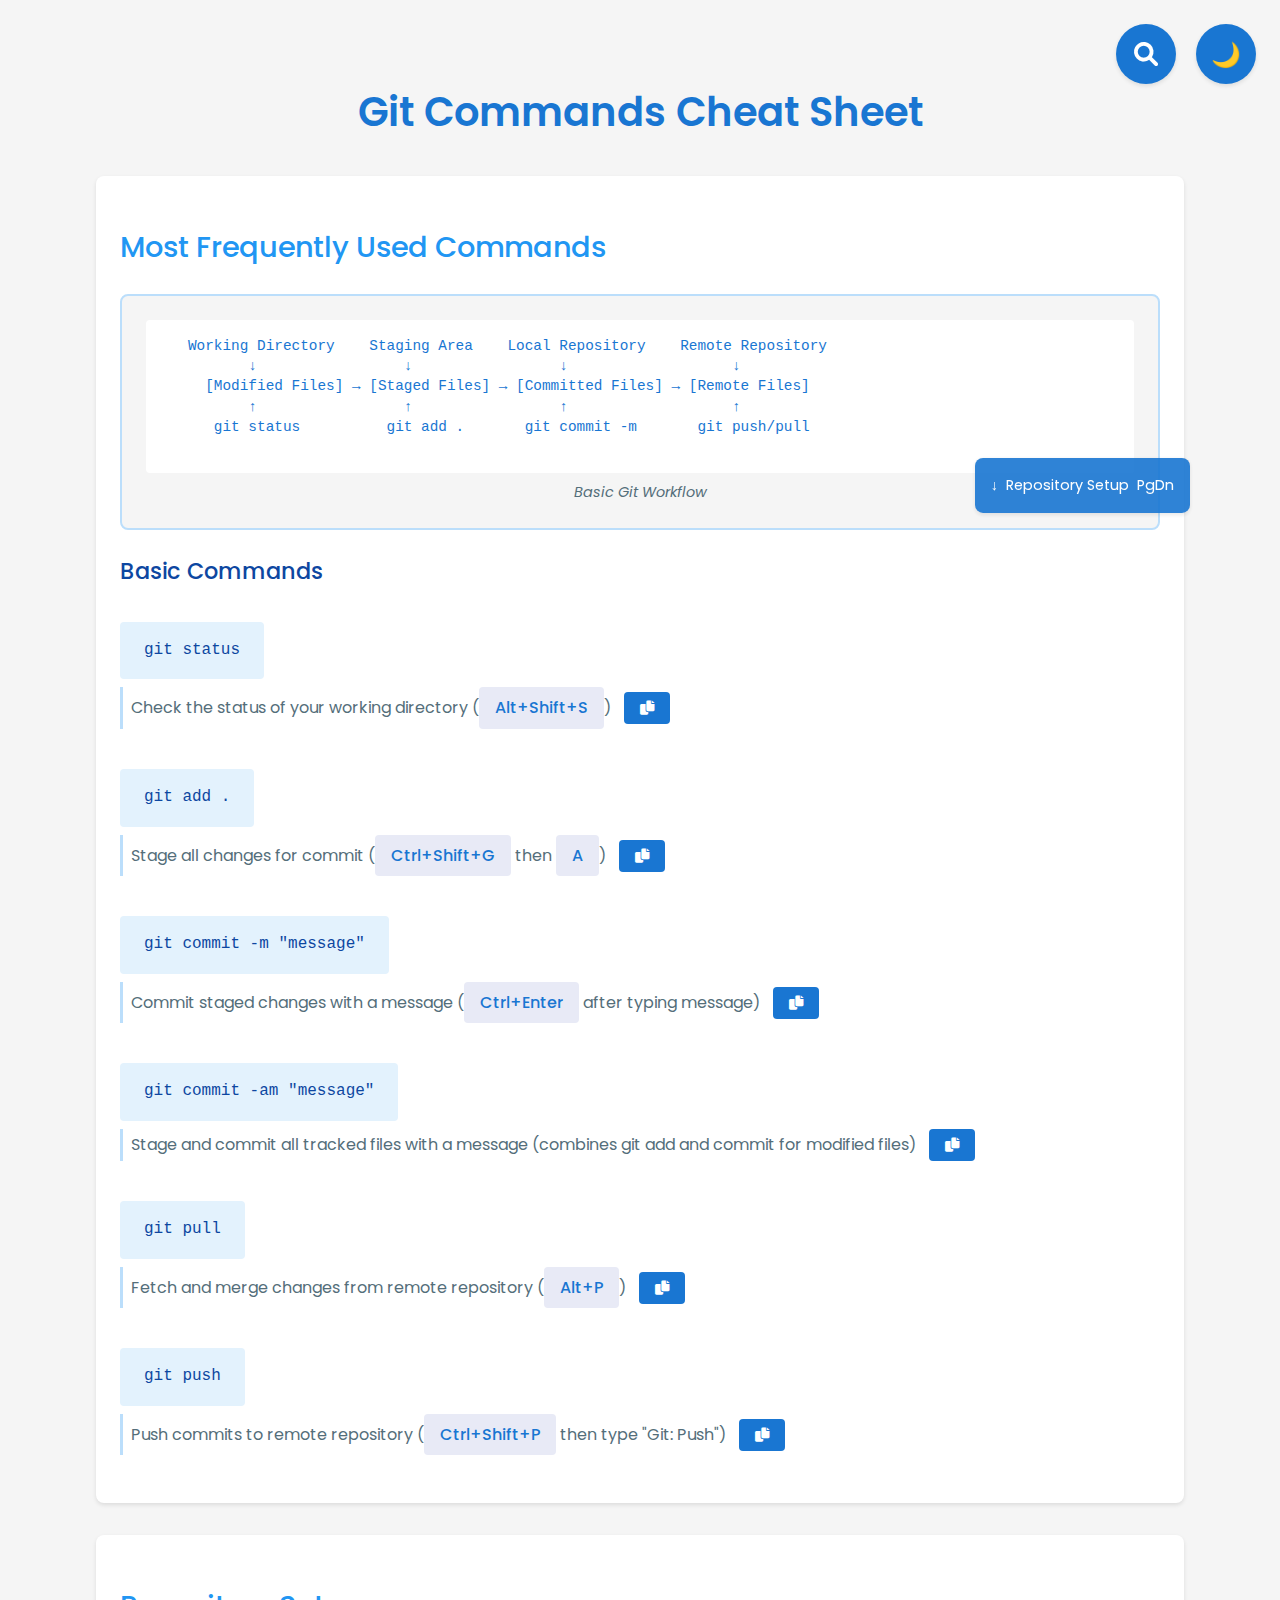
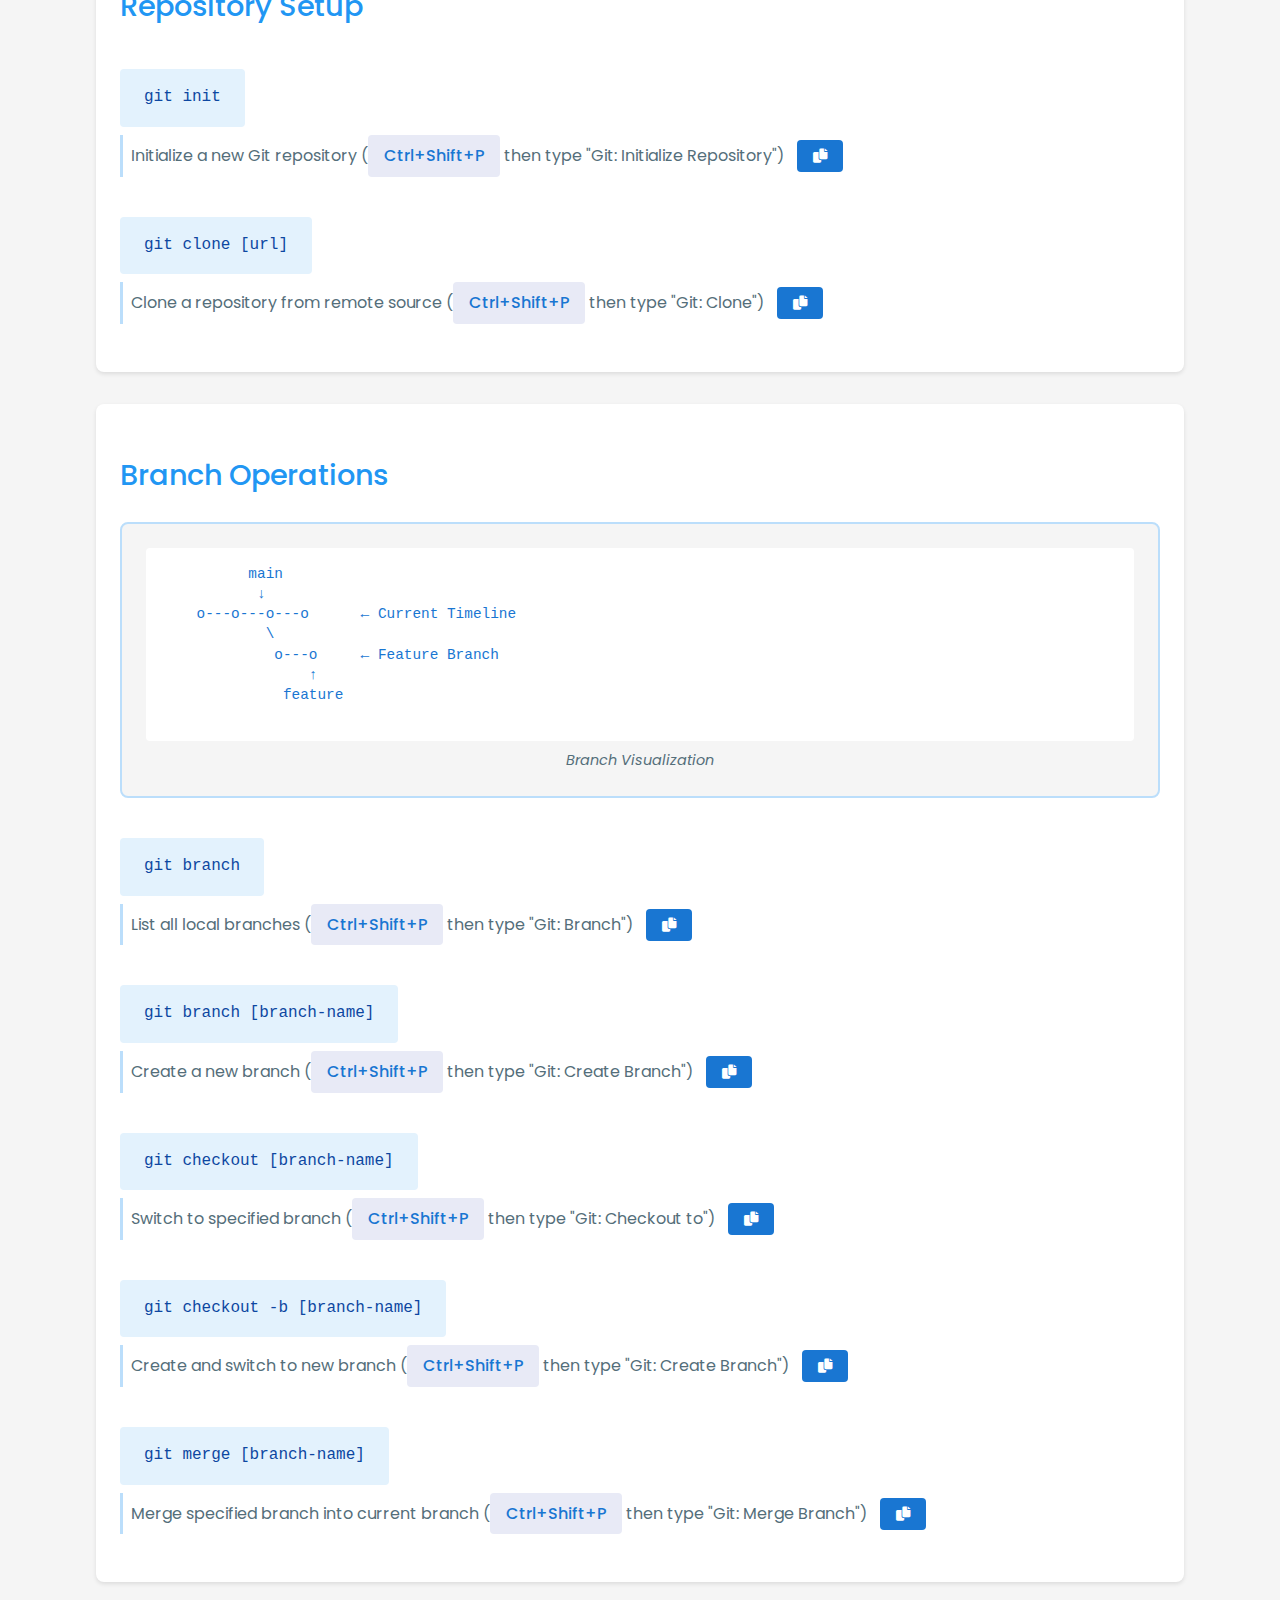
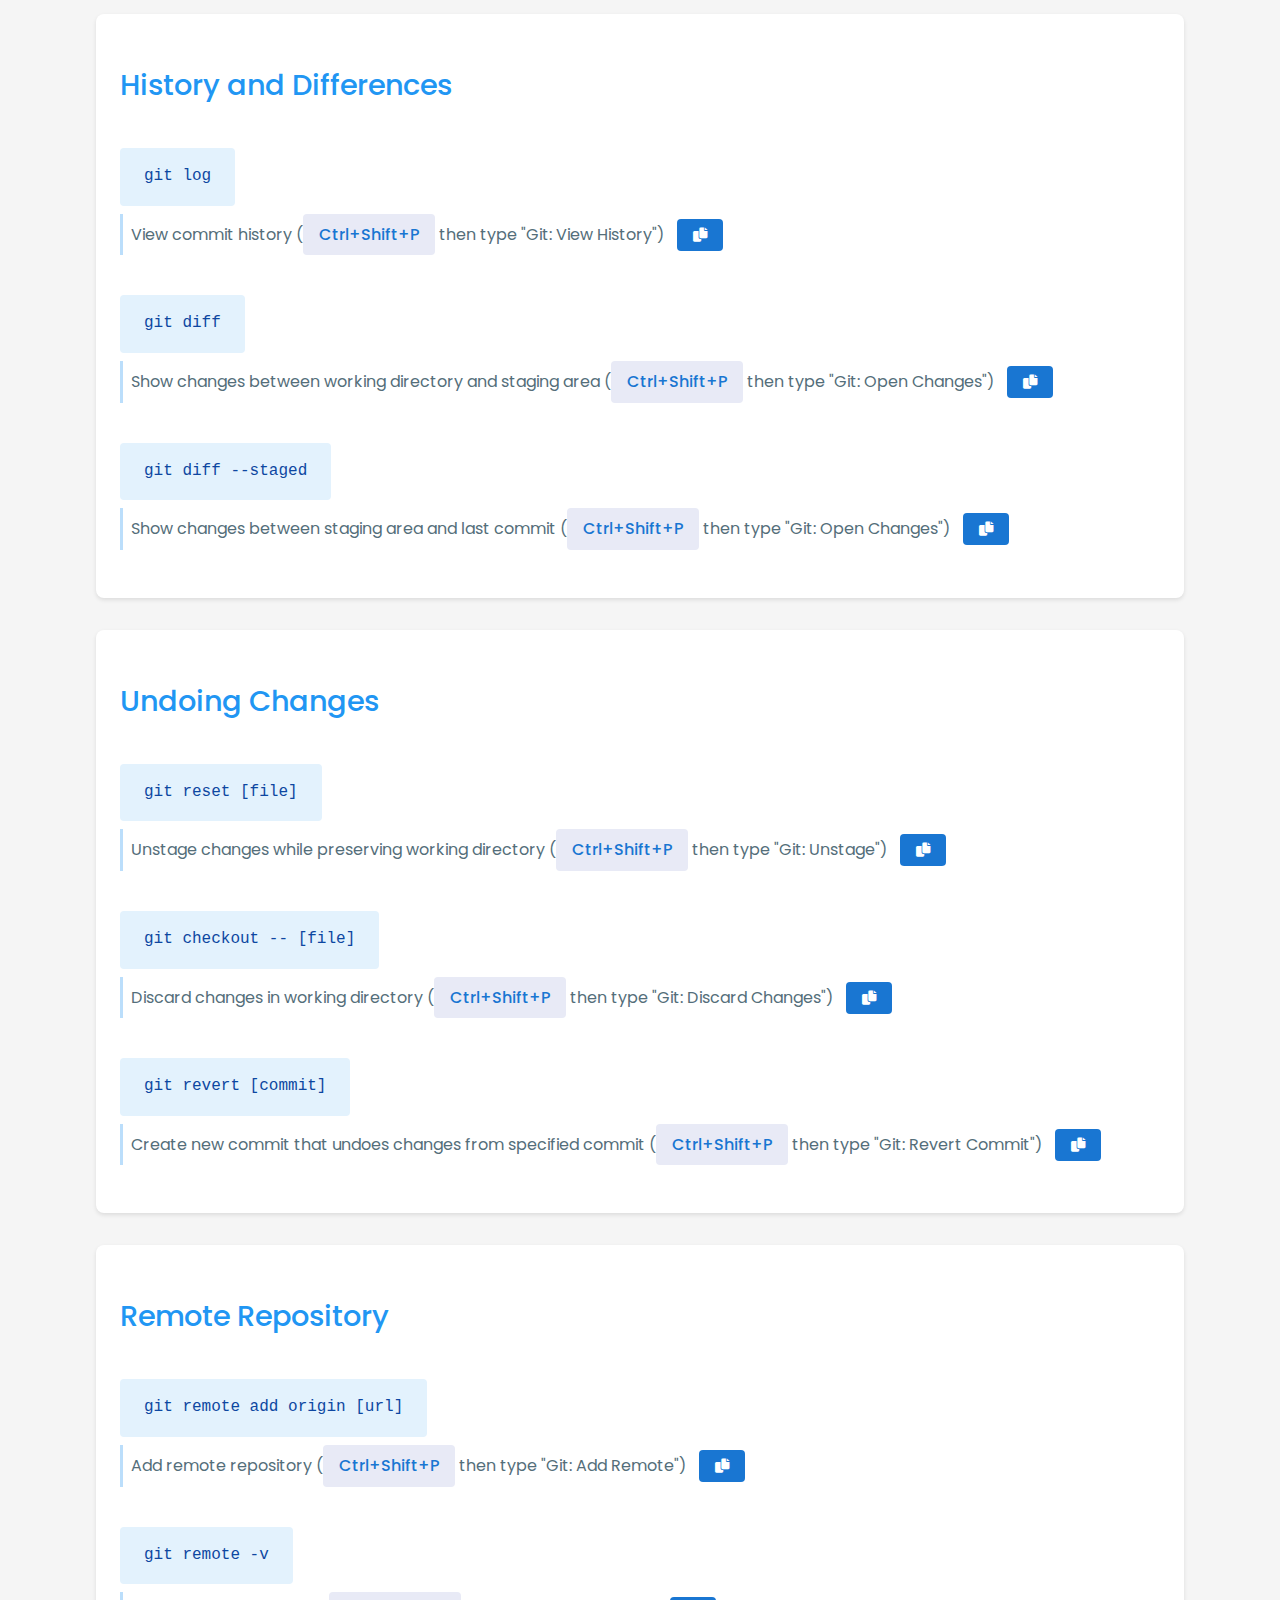
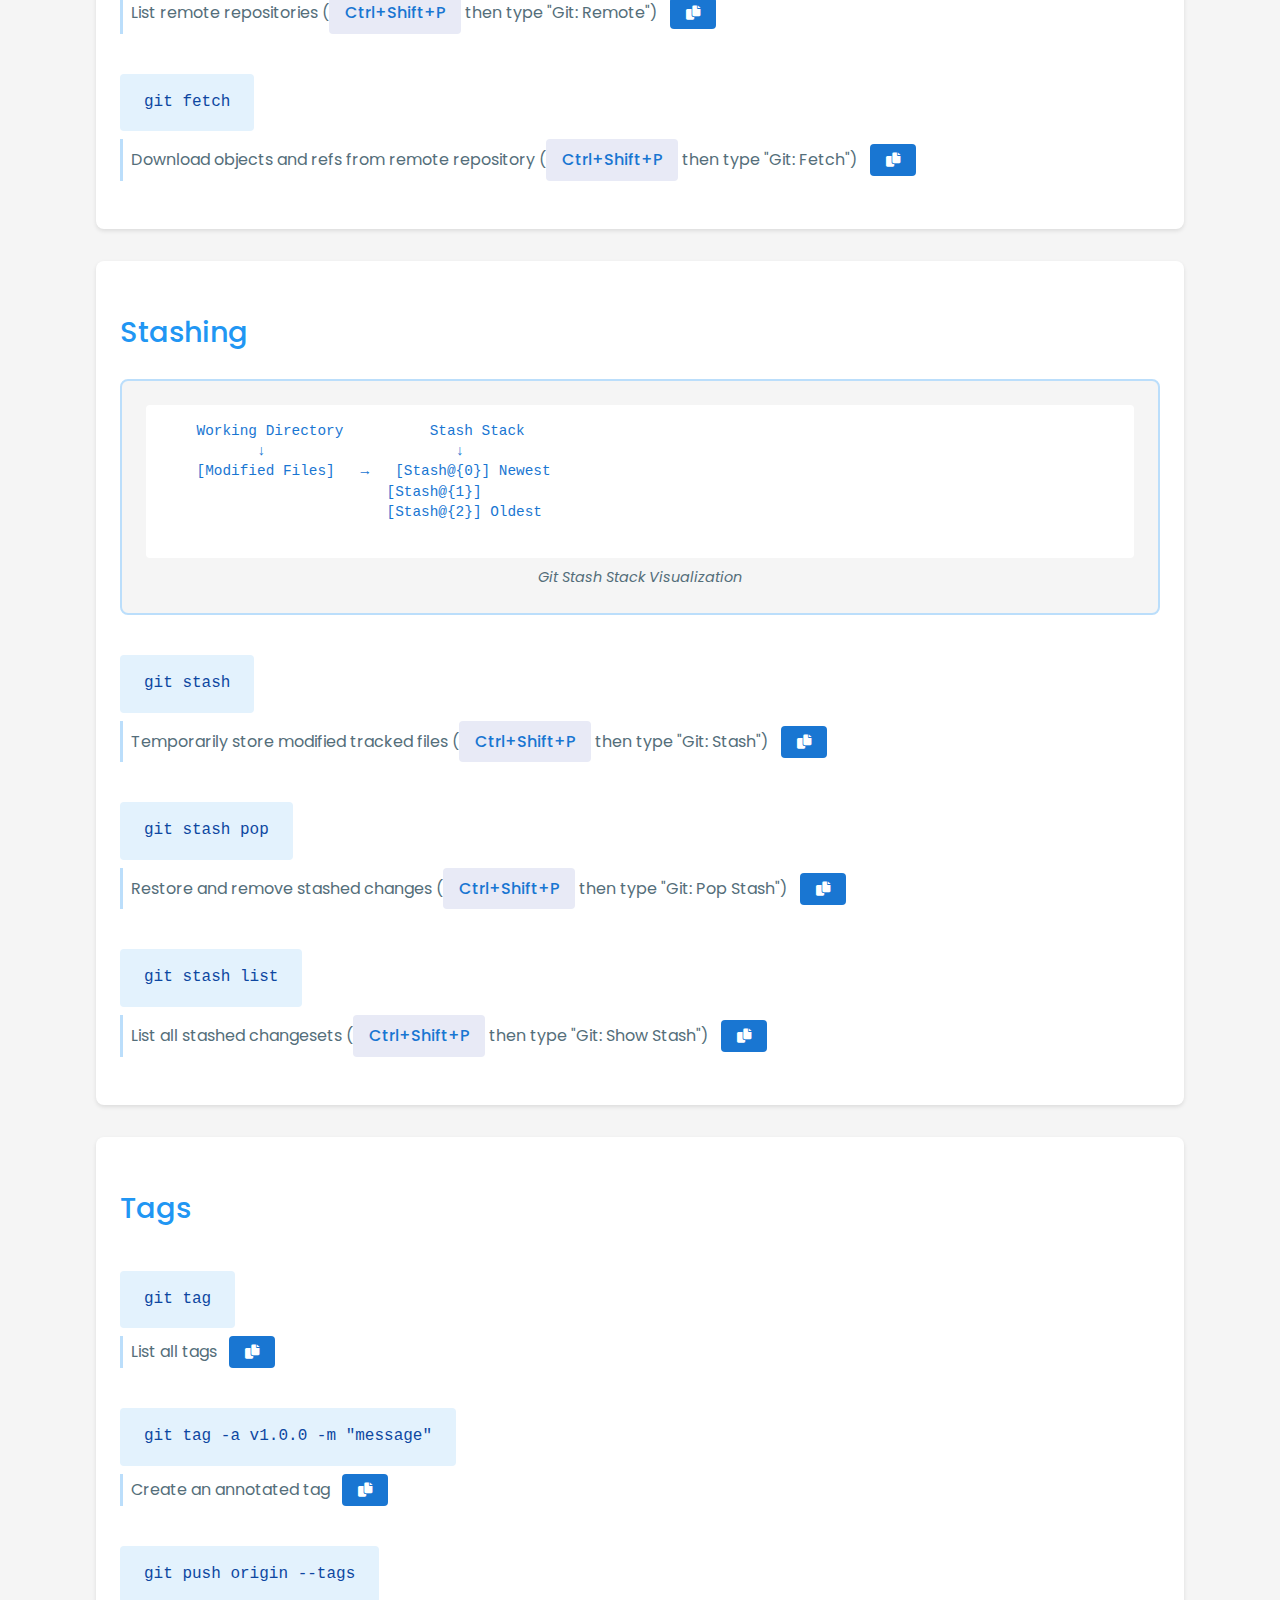
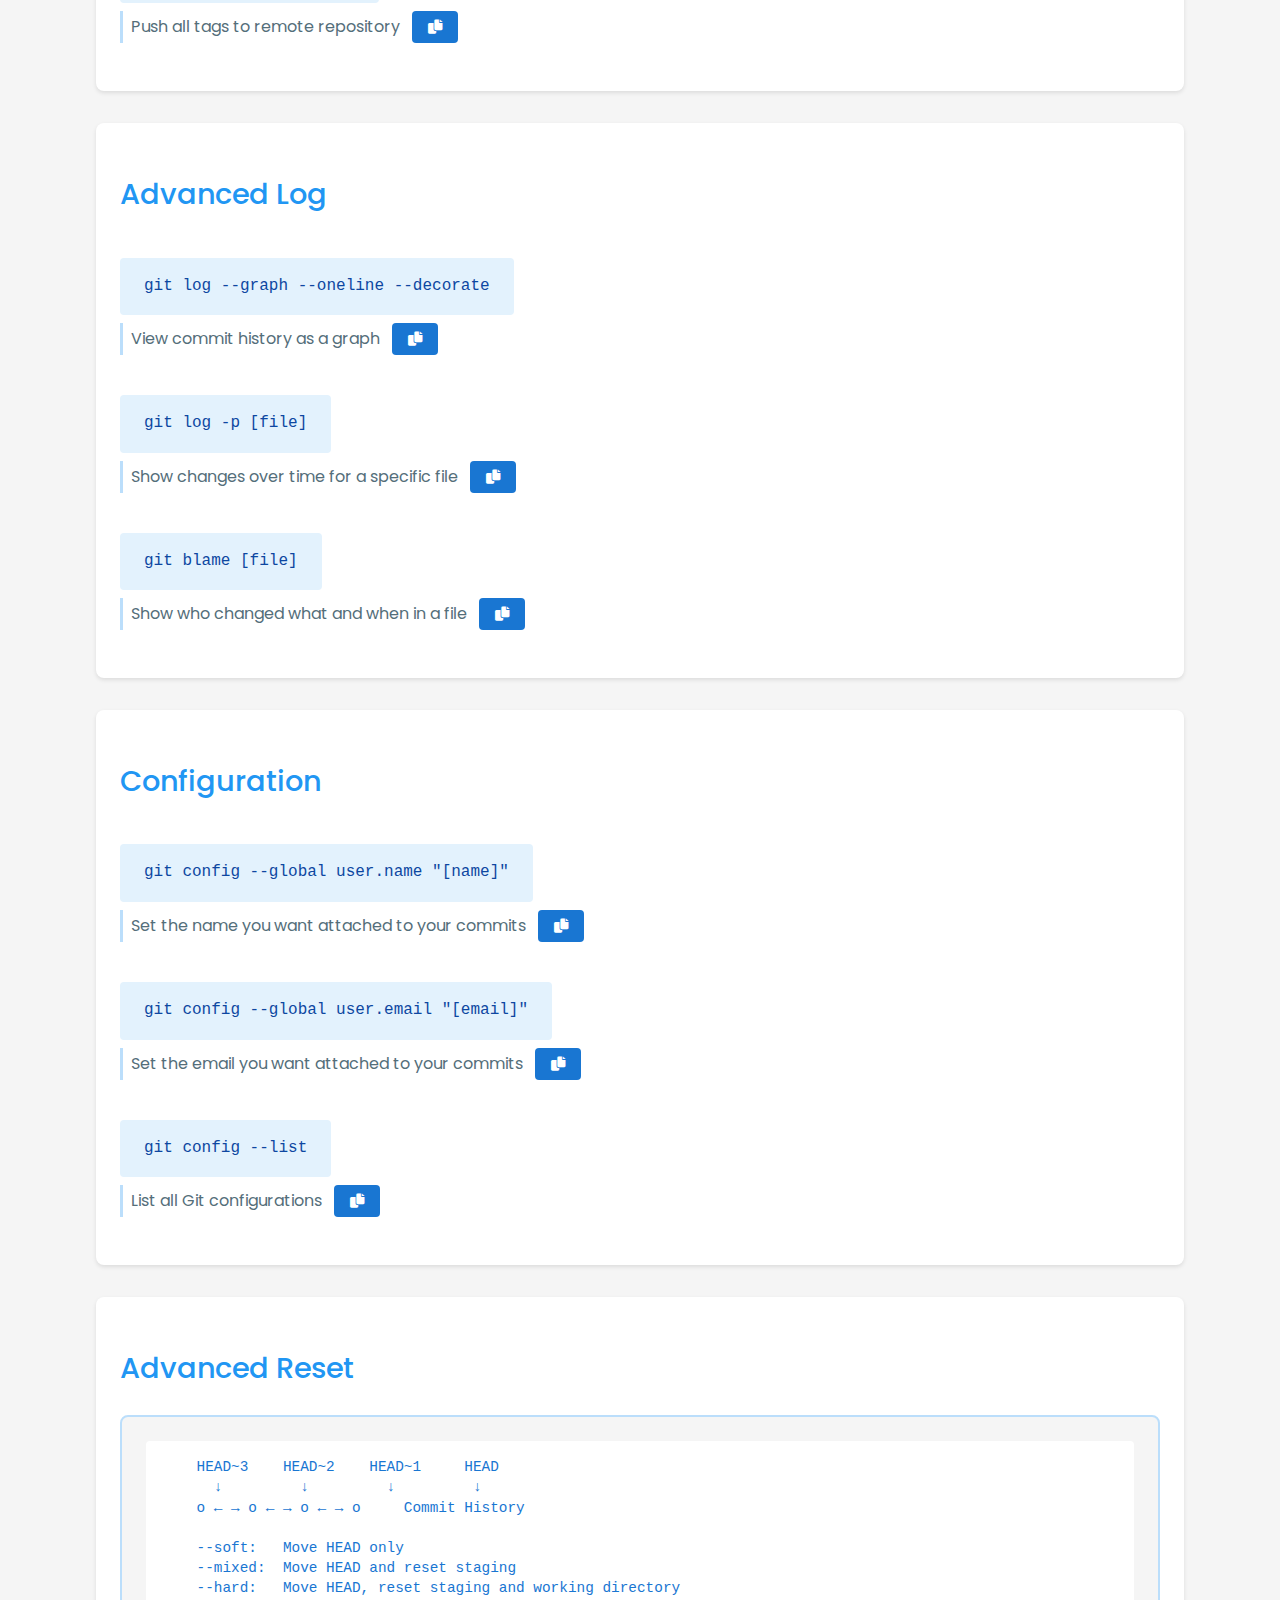
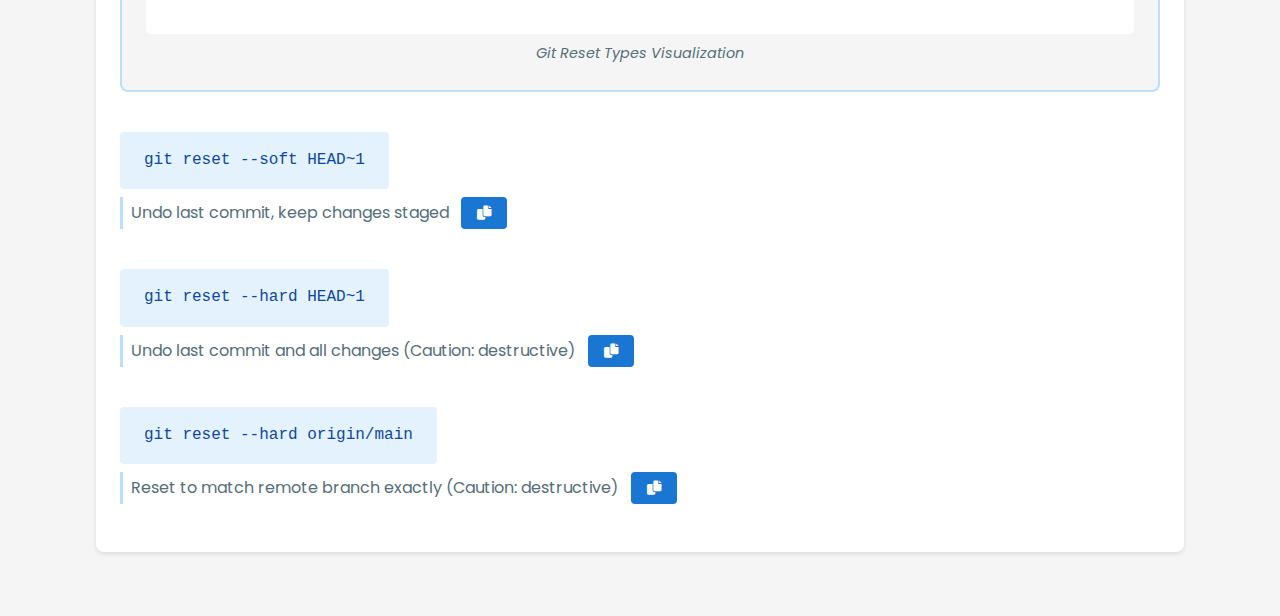
==== index.html @ c4de2be0 "Updated UI: Added compact circular buttons and expandable search" ====
<!DOCTYPE html>
<html lang="en" data-theme="light">
  <head>
    <meta charset="UTF-8" />
    <meta name="viewport" content="width=device-width, initial-scale=1.0" />
    <meta name="description" content="A comprehensive Git commands cheat sheet with keyboard shortcuts, dark mode, and easy navigation. Learn and reference common Git operations." />
    <meta name="keywords" content="git, commands, cheat sheet, git tutorial, version control, git basics, git guide, git reference" />
    <title>Git Commands Cheat Sheet</title>
    <link rel="stylesheet" href="style.css" />
    <link rel="icon" href="data:image/svg+xml,<svg xmlns=%22http://www.w3.org/2000/svg%22 viewBox=%220 0 100 100%22><text y=%22.9em%22 font-size=%2290%22>⚡</text></svg>" />
    <!-- Add Font Awesome for icons -->
    <link rel="stylesheet" href="https://cdnjs.cloudflare.com/ajax/libs/font-awesome/6.0.0/css/all.min.css" />
  <body class="theme-blue">
    <button class="theme-toggle" onclick="toggleTheme()" aria-label="Toggle dark mode">🌙</button>
    <button class="back-to-top" onclick="scrollToTop()" aria-label="Scroll to top">↑</button>
    
    <div class="search-container">
      <button id="searchToggle" aria-label="Toggle search"><i class="fas fa-search"></i></button>
      <div class="search-wrapper">
        <input type="text" id="searchInput" placeholder="Search commands..." aria-label="Search git commands">
        <button id="clearSearch" aria-label="Clear search"><i class="fas fa-times"></i></button>
      </div>
    </div>

    <div class="section-nav" aria-label="Section navigation">
      <div class="nav-indicator prev">
        <span class="arrow">↑</span>
        <span class="section-name"></span>
        <span class="key-hint">PgUp</span>
      </div>
      <div class="nav-indicator next">
        <span class="arrow">↓</span>
        <span class="section-name"></span>
        <span class="key-hint">PgDn</span>
      </div>
    </div>

    <h1>Git Commands Cheat Sheet</h1>

    <div class="command-section">
      <h2>Most Frequently Used Commands</h2>

      <div class="visual-diagram">
        <pre class="ascii-art">
   Working Directory    Staging Area    Local Repository    Remote Repository
          ↓                 ↓                 ↓                   ↓
     [Modified Files] → [Staged Files] → [Committed Files] → [Remote Files]
          ↑                 ↑                 ↑                   ↑
      git status          git add .       git commit -m       git push/pull
        </pre>
        <div class="diagram-description">Basic Git Workflow</div>
      </div>

      <h3>Basic Commands</h3>
      <div class="command">git status</div>
      <div class="description">Check the status of your working directory (<span class="shortcut">Alt+Shift+S</span>)
        <button class="copy-btn" aria-label="Copy command"><i class="fas fa-copy"></i></button>
      </div>

      <div class="command">git add .</div>
      <div class="description">Stage all changes for commit (<span class="shortcut">Ctrl+Shift+G</span> then <span class="shortcut">A</span>)
        <button class="copy-btn" aria-label="Copy command"><i class="fas fa-copy"></i></button>
      </div>

      <div class="command">git commit -m "message"</div>
      <div class="description">Commit staged changes with a message (<span class="shortcut">Ctrl+Enter</span> after typing message)
        <button class="copy-btn" aria-label="Copy command"><i class="fas fa-copy"></i></button>
      </div>

      <div class="command">git commit -am "message"</div>
      <div class="description">Stage and commit all tracked files with a message (combines git add and commit for modified files)
        <button class="copy-btn" aria-label="Copy command"><i class="fas fa-copy"></i></button>
      </div>

      <div class="command">git pull</div>
      <div class="description">Fetch and merge changes from remote repository (<span class="shortcut">Alt+P</span>)
        <button class="copy-btn" aria-label="Copy command"><i class="fas fa-copy"></i></button>
      </div>

      <div class="command">git push</div>
      <div class="description">Push commits to remote repository (<span class="shortcut">Ctrl+Shift+P</span> then type "Git: Push")
        <button class="copy-btn" aria-label="Copy command"><i class="fas fa-copy"></i></button>
      </div>
    </div>

    <div class="command-section">
      <h2>Repository Setup</h2>

      <div class="command">git init</div>
      <div class="description">Initialize a new Git repository (<span class="shortcut">Ctrl+Shift+P</span> then type "Git: Initialize Repository")
        <button class="copy-btn" aria-label="Copy command"><i class="fas fa-copy"></i></button>
      </div>

      <div class="command">git clone [url]</div>
      <div class="description">Clone a repository from remote source (<span class="shortcut">Ctrl+Shift+P</span> then type "Git: Clone")
        <button class="copy-btn" aria-label="Copy command"><i class="fas fa-copy"></i></button>
      </div>
    </div>

    <div class="command-section">
      <h2>Branch Operations</h2>

      <div class="visual-diagram">
        <pre class="ascii-art">
          main
           ↓
    o---o---o---o      ← Current Timeline
            \
             o---o     ← Feature Branch
                 ↑
              feature
        </pre>
        <div class="diagram-description">Branch Visualization</div>
      </div>

      <div class="command">git branch</div>
      <div class="description">List all local branches (<span class="shortcut">Ctrl+Shift+P</span> then type "Git: Branch")
        <button class="copy-btn" aria-label="Copy command"><i class="fas fa-copy"></i></button>
      </div>

      <div class="command">git branch [branch-name]</div>
      <div class="description">Create a new branch (<span class="shortcut">Ctrl+Shift+P</span> then type "Git: Create Branch")
        <button class="copy-btn" aria-label="Copy command"><i class="fas fa-copy"></i></button>
      </div>

      <div class="command">git checkout [branch-name]</div>
      <div class="description">Switch to specified branch (<span class="shortcut">Ctrl+Shift+P</span> then type "Git: Checkout to")
        <button class="copy-btn" aria-label="Copy command"><i class="fas fa-copy"></i></button>
      </div>

      <div class="command">git checkout -b [branch-name]</div>
      <div class="description">Create and switch to new branch (<span class="shortcut">Ctrl+Shift+P</span> then type "Git: Create Branch")
        <button class="copy-btn" aria-label="Copy command"><i class="fas fa-copy"></i></button>
      </div>

      <div class="command">git merge [branch-name]</div>
      <div class="description">Merge specified branch into current branch (<span class="shortcut">Ctrl+Shift+P</span> then type "Git: Merge Branch")
        <button class="copy-btn" aria-label="Copy command"><i class="fas fa-copy"></i></button>
      </div>
    </div>

    <div class="command-section">
      <h2>History and Differences</h2>

      <div class="command">git log</div>
      <div class="description">View commit history (<span class="shortcut">Ctrl+Shift+P</span> then type "Git: View History")
        <button class="copy-btn" aria-label="Copy command"><i class="fas fa-copy"></i></button>
      </div>

      <div class="command">git diff</div>
      <div class="description">
        Show changes between working directory and staging area (<span class="shortcut">Ctrl+Shift+P</span> then type "Git: Open Changes")
        <button class="copy-btn" aria-label="Copy command"><i class="fas fa-copy"></i></button>
      </div>

      <div class="command">git diff --staged</div>
      <div class="description">
        Show changes between staging area and last commit (<span class="shortcut">Ctrl+Shift+P</span> then type "Git: Open Changes")
        <button class="copy-btn" aria-label="Copy command"><i class="fas fa-copy"></i></button>
      </div>
    </div>

    <div class="command-section">
      <h2>Undoing Changes</h2>

      <div class="command">git reset [file]</div>
      <div class="description">
        Unstage changes while preserving working directory (<span class="shortcut">Ctrl+Shift+P</span> then type "Git: Unstage")
        <button class="copy-btn" aria-label="Copy command"><i class="fas fa-copy"></i></button>
      </div>

      <div class="command">git checkout -- [file]</div>
      <div class="description">Discard changes in working directory (<span class="shortcut">Ctrl+Shift+P</span> then type "Git: Discard Changes")
        <button class="copy-btn" aria-label="Copy command"><i class="fas fa-copy"></i></button>
      </div>

      <div class="command">git revert [commit]</div>
      <div class="description">
        Create new commit that undoes changes from specified commit (<span class="shortcut">Ctrl+Shift+P</span> then type "Git: Revert Commit")
        <button class="copy-btn" aria-label="Copy command"><i class="fas fa-copy"></i></button>
      </div>
    </div>

    <div class="command-section">
      <h2>Remote Repository</h2>

      <div class="command">git remote add origin [url]</div>
      <div class="description">Add remote repository (<span class="shortcut">Ctrl+Shift+P</span> then type "Git: Add Remote")
        <button class="copy-btn" aria-label="Copy command"><i class="fas fa-copy"></i></button>
      </div>

      <div class="command">git remote -v</div>
      <div class="description">List remote repositories (<span class="shortcut">Ctrl+Shift+P</span> then type "Git: Remote")
        <button class="copy-btn" aria-label="Copy command"><i class="fas fa-copy"></i></button>
      </div>

      <div class="command">git fetch</div>
      <div class="description">
        Download objects and refs from remote repository (<span class="shortcut">Ctrl+Shift+P</span> then type "Git: Fetch")
        <button class="copy-btn" aria-label="Copy command"><i class="fas fa-copy"></i></button>
      </div>
    </div>

    <div class="command-section">
      <h2>Stashing</h2>

      <div class="visual-diagram">
        <pre class="ascii-art">
    Working Directory          Stash Stack
           ↓                      ↓
    [Modified Files]   →   [Stash@{0}] Newest
                          [Stash@{1}]
                          [Stash@{2}] Oldest
        </pre>
        <div class="diagram-description">Git Stash Stack Visualization</div>
      </div>

      <div class="command">git stash</div>
      <div class="description">Temporarily store modified tracked files (<span class="shortcut">Ctrl+Shift+P</span> then type "Git: Stash")
        <button class="copy-btn" aria-label="Copy command"><i class="fas fa-copy"></i></button>
      </div>

      <div class="command">git stash pop</div>
      <div class="description">Restore and remove stashed changes (<span class="shortcut">Ctrl+Shift+P</span> then type "Git: Pop Stash")
        <button class="copy-btn" aria-label="Copy command"><i class="fas fa-copy"></i></button>
      </div>

      <div class="command">git stash list</div>
      <div class="description">List all stashed changesets (<span class="shortcut">Ctrl+Shift+P</span> then type "Git: Show Stash")
        <button class="copy-btn" aria-label="Copy command"><i class="fas fa-copy"></i></button>
      </div>
    </div>

    <div class="command-section">
      <h2>Tags</h2>

      <div class="command">git tag</div>
      <div class="description">List all tags
        <button class="copy-btn" aria-label="Copy command"><i class="fas fa-copy"></i></button>
      </div>

      <div class="command">git tag -a v1.0.0 -m "message"</div>
      <div class="description">Create an annotated tag
        <button class="copy-btn" aria-label="Copy command"><i class="fas fa-copy"></i></button>
      </div>

      <div class="command">git push origin --tags</div>
      <div class="description">Push all tags to remote repository
        <button class="copy-btn" aria-label="Copy command"><i class="fas fa-copy"></i></button>
      </div>
    </div>

    <div class="command-section">
      <h2>Advanced Log</h2>

      <div class="command">git log --graph --oneline --decorate</div>
      <div class="description">View commit history as a graph
        <button class="copy-btn" aria-label="Copy command"><i class="fas fa-copy"></i></button>
      </div>

      <div class="command">git log -p [file]</div>
      <div class="description">Show changes over time for a specific file
        <button class="copy-btn" aria-label="Copy command"><i class="fas fa-copy"></i></button>
      </div>

      <div class="command">git blame [file]</div>
      <div class="description">Show who changed what and when in a file
        <button class="copy-btn" aria-label="Copy command"><i class="fas fa-copy"></i></button>
      </div>
    </div>

    <div class="command-section">
      <h2>Configuration</h2>

      <div class="command">git config --global user.name "[name]"</div>
      <div class="description">Set the name you want attached to your commits
        <button class="copy-btn" aria-label="Copy command"><i class="fas fa-copy"></i></button>
      </div>

      <div class="command">git config --global user.email "[email]"</div>
      <div class="description">Set the email you want attached to your commits
        <button class="copy-btn" aria-label="Copy command"><i class="fas fa-copy"></i></button>
      </div>

      <div class="command">git config --list</div>
      <div class="description">List all Git configurations
        <button class="copy-btn" aria-label="Copy command"><i class="fas fa-copy"></i></button>
      </div>
    </div>

    <div class="command-section">
      <h2>Advanced Reset</h2>

      <div class="visual-diagram">
        <pre class="ascii-art">
    HEAD~3    HEAD~2    HEAD~1     HEAD
      ↓         ↓         ↓         ↓
    o ← → o ← → o ← → o     Commit History
    
    --soft:   Move HEAD only
    --mixed:  Move HEAD and reset staging
    --hard:   Move HEAD, reset staging and working directory
        </pre>
        <div class="diagram-description">Git Reset Types Visualization</div>
      </div>

      <div class="command">git reset --soft HEAD~1</div>
      <div class="description">Undo last commit, keep changes staged
        <button class="copy-btn" aria-label="Copy command"><i class="fas fa-copy"></i></button>
      </div>

      <div class="command">git reset --hard HEAD~1</div>
      <div class="description">Undo last commit and all changes (Caution: destructive)
        <button class="copy-btn" aria-label="Copy command"><i class="fas fa-copy"></i></button>
      </div>

      <div class="command">git reset --hard origin/main</div>
      <div class="description">Reset to match remote branch exactly (Caution: destructive)
        <button class="copy-btn" aria-label="Copy command"><i class="fas fa-copy"></i></button>
      </div>
    </div>

    <script src="script.js" defer></script>
  </body>
</html>
---- style.css ----
@import url('https://fonts.googleapis.com/css2?family=Poppins:wght@300;400;500;600;700&display=swap');

:root {
  /* Colors */
  --bg-primary: #f5f5f5;
  --bg-section: #ffffff;
  --text-primary: #333333;
  --text-secondary: #546e7a;
  --accent-primary: #1976d2;
  --accent-secondary: #2196f3;
  --accent-tertiary: #0d47a1;
  --command-bg: #e3f2fd;
  --shortcut-bg: #e8eaf6;
  --border-color: #bbdefb;
  
  /* Shadows */
  --shadow-sm: 0 1px 2px rgba(0,0,0,0.1);
  --shadow-md: 0 2px 4px rgba(0,0,0,0.1);
  --shadow-lg: 0 4px 8px rgba(0,0,0,0.15);
  
  /* Spacing */
  --space-xs: 0.5rem;
  --space-sm: 1rem;
  --space-md: 1.5rem;
  --space-lg: 2rem;
  --space-xl: 3rem;
  
  /* Border Radius */
  --radius-sm: 4px;
  --radius-md: 8px;
  --radius-lg: 16px;
  
  /* Transitions */
  --transition-fast: 0.2s ease;
  --transition-normal: 0.3s ease;
  
  /* Layout */
  --container-width: 1200px;
  --container-padding: 2rem;
}

/* Dark Theme */
[data-theme="dark"] {
  --bg-primary: #1a1a1a;
  --bg-section: #2d2d2d;
  --text-primary: #ffffff;
  --text-secondary: #b0bec5;
  --accent-primary: #f57c00;
  --accent-secondary: #ff9800;
  --accent-tertiary: #ffe0b2;
  --command-bg: #3d2000;
  --shortcut-bg: #4d2600;
  --border-color: #ff9800;
}

* {
  margin: 0;
  padding: 0;
  box-sizing: border-box;
}

body {
  font-family: 'Poppins', sans-serif;
  line-height: 1.6;
  background-color: var(--bg-primary);
  color: var(--text-primary);
  padding: var(--container-padding);
  max-width: var(--container-width);
  margin: 0 auto;
  width: 90%;
}

/* Theme Toggle */
.theme-toggle {
  position: fixed;
  top: var(--space-md);
  right: var(--space-md);
  background: var(--accent-primary);
  color: white;
  border: none;
  width: 60px;
  height: 60px;
  border-radius: 50%;
  cursor: pointer;
  font-family: 'Poppins', sans-serif;
  font-weight: 500;
  font-size: 1.5rem;
  transition: all var(--transition-normal);
  box-shadow: var(--shadow-md);
  z-index: 100;
  display: flex;
  align-items: center;
  justify-content: center;
}

.theme-toggle:hover {
  background: var(--accent-secondary);
  transform: translateY(-2px);
  box-shadow: var(--shadow-lg);
}

/* Search Container */
.search-container {
  position: fixed;
  top: var(--space-md);
  right: calc(80px + var(--space-md));
  z-index: 100;
  display: flex;
  align-items: center;
  gap: var(--space-xs);
}

#searchToggle {
  width: 60px;
  height: 60px;
  border-radius: 50%;
  background: var(--accent-primary);
  border: none;
  color: white;
  cursor: pointer;
  display: flex;
  align-items: center;
  justify-content: center;
  font-size: 1.5rem;
  transition: all var(--transition-normal);
  box-shadow: var(--shadow-md);
  z-index: 2;
}

#searchToggle:hover {
  background: var(--accent-secondary);
  transform: translateY(-2px);
  box-shadow: var(--shadow-lg);
}

.search-wrapper {
  position: absolute;
  right: 50px;
  display: flex;
  align-items: center;
  background: var(--bg-section);
  border-radius: var(--radius-md);
  overflow: hidden;
  width: 0;
  transition: all var(--transition-normal);
  opacity: 0;
  visibility: hidden;
  border: 2px solid var(--accent-primary);
}

.search-wrapper.expanded {
  width: 300px;
  padding: 0 var(--space-sm);
  opacity: 1;
  visibility: visible;
  box-shadow: var(--shadow-md);
}

#searchInput {
  padding: var(--space-sm);
  border: none;
  background: transparent;
  color: var(--text-primary);
  font-family: 'Poppins', sans-serif;
  width: 100%;
  font-size: 1rem;
}

#searchInput:focus {
  outline: none;
}

#clearSearch {
  background: transparent;
  border: none;
  color: var(--text-secondary);
  width: 40px;
  height: 40px;
  border-radius: 50%;
  cursor: pointer;
  display: flex;
  align-items: center;
  justify-content: center;
  transition: all var(--transition-normal);
  flex-shrink: 0;
}

#clearSearch:hover {
  color: var(--accent-primary);
  transform: scale(1.1);
}

/* Back to Top Button */
.back-to-top {
  position: fixed;
  bottom: var(--space-md);
  right: var(--space-md);
  background: var(--accent-primary);
  color: white;
  width: 50px;
  height: 50px;
  border-radius: 50%;
  display: flex;
  align-items: center;
  justify-content: center;
  font-size: 1.5rem;
  cursor: pointer;
  transition: all var(--transition-normal);
  opacity: 0;
  visibility: hidden;
  border: none;
  box-shadow: var(--shadow-md);
  z-index: 100;
}

.back-to-top.visible {
  opacity: 1;
  visibility: visible;
}

.back-to-top:hover {
  background: var(--accent-secondary);
  transform: translateY(-2px);
  box-shadow: var(--shadow-lg);
}

/* Typography */
h1 {
  color: var(--accent-primary);
  text-align: center;
  margin-bottom: var(--space-lg);
  font-weight: 600;
  font-size: 2.5rem;
  padding-top: var(--space-xl);
}

h2 {
  color: var(--accent-secondary);
  margin: var(--space-md) 0;
  font-weight: 500;
  font-size: 1.8rem;
}

h3 {
  color: var(--accent-tertiary);
  margin: var(--space-sm) 0;
  font-weight: 500;
  font-size: 1.4rem;
}

/* Command Sections */
.command-section {
  background: var(--bg-section);
  border-radius: var(--radius-md);
  padding: var(--space-md);
  margin-bottom: var(--space-lg);
  box-shadow: var(--shadow-md);
}

.command {
  background: var(--command-bg);
  padding: var(--space-sm) var(--space-md);
  border-radius: var(--radius-sm);
  font-family: monospace;
  font-size: 1rem;
  color: var(--accent-tertiary);
  margin: var(--space-sm) 0 var(--space-xs) 0;
  display: inline-block;
}

.description {
  color: var(--text-secondary);
  margin-bottom: var(--space-md);
  padding-left: var(--space-xs);
  border-left: 3px solid var(--border-color);
}

.shortcut {
  background: var(--shortcut-bg);
  padding: var(--space-xs) var(--space-sm);
  border-radius: var(--radius-sm);
  color: var(--accent-primary);
  font-weight: 500;
  display: inline-block;
}

/* Copy Button */
.copy-btn {
  background: var(--accent-primary);
  border: none;
  color: white;
  padding: var(--space-xs) var(--space-sm);
  border-radius: var(--radius-sm);
  cursor: pointer;
  margin-left: var(--space-xs);
  transition: all var(--transition-normal);
  font-size: 0.9rem;
}

.copy-btn:hover {
  background: var(--accent-secondary);
  transform: translateY(-1px);
}

.copy-btn.copied {
  background: #4caf50;
}

/* Visual Diagrams */
.visual-diagram {
  background: var(--bg-primary);
  border-radius: var(--radius-md);
  padding: var(--space-md);
  margin: var(--space-md) 0;
  border: 2px solid var(--border-color);
}

.ascii-art {
  font-family: monospace;
  white-space: pre;
  color: var(--accent-primary);
  font-size: 0.9rem;
  line-height: 1.4;
  overflow-x: auto;
  padding: var(--space-sm);
  background: var(--bg-section);
  border-radius: var(--radius-sm);
}

.diagram-description {
  text-align: center;
  color: var(--text-secondary);
  margin-top: var(--space-xs);
  font-size: 0.9rem;
  font-style: italic;
}

/* Section Navigation */
.section-nav {
  position: fixed;
  right: 90px;
  top: 50%;
  transform: translateY(-50%);
  display: flex;
  flex-direction: column;
  gap: var(--space-sm);
  z-index: 100;
}

.nav-indicator {
  background: var(--accent-primary);
  color: white;
  padding: var(--space-sm);
  border-radius: var(--radius-md);
  font-size: 0.9rem;
  opacity: 0;
  transform: translateX(20px);
  transition: all var(--transition-normal);
  display: flex;
  align-items: center;
  gap: var(--space-xs);
  box-shadow: var(--shadow-md);
}

.nav-indicator.visible {
  opacity: 0.9;
  transform: translateX(0);
}

/* Mobile Responsiveness */
@media (max-width: 768px) {
  :root {
    --container-padding: 1rem;
  }

  body {
    padding: var(--space-sm);
    width: 95%;
  }

  .theme-toggle {
    top: var(--space-sm);
    right: var(--space-sm);
    width: 50px;
    height: 50px;
    font-size: 1.2rem;
  }

  .search-container {
    top: var(--space-sm);
    right: 70px;
  }

  #searchToggle {
    width: 50px;
    height: 50px;
    font-size: 1.2rem;
  }

  .search-wrapper.expanded {
    width: calc(100vw - 140px);
    right: 0;
  }

  h1 {
    font-size: 2rem;
    padding-top: calc(var(--space-xl) + 40px);
  }

  .section-nav {
    right: var(--space-sm);
    bottom: 80px;
    top: auto;
    transform: none;
  }

  .nav-indicator .section-name {
    display: none;
  }

  .command {
    font-size: 0.9rem;
    padding: var(--space-xs) var(--space-sm);
  }
}
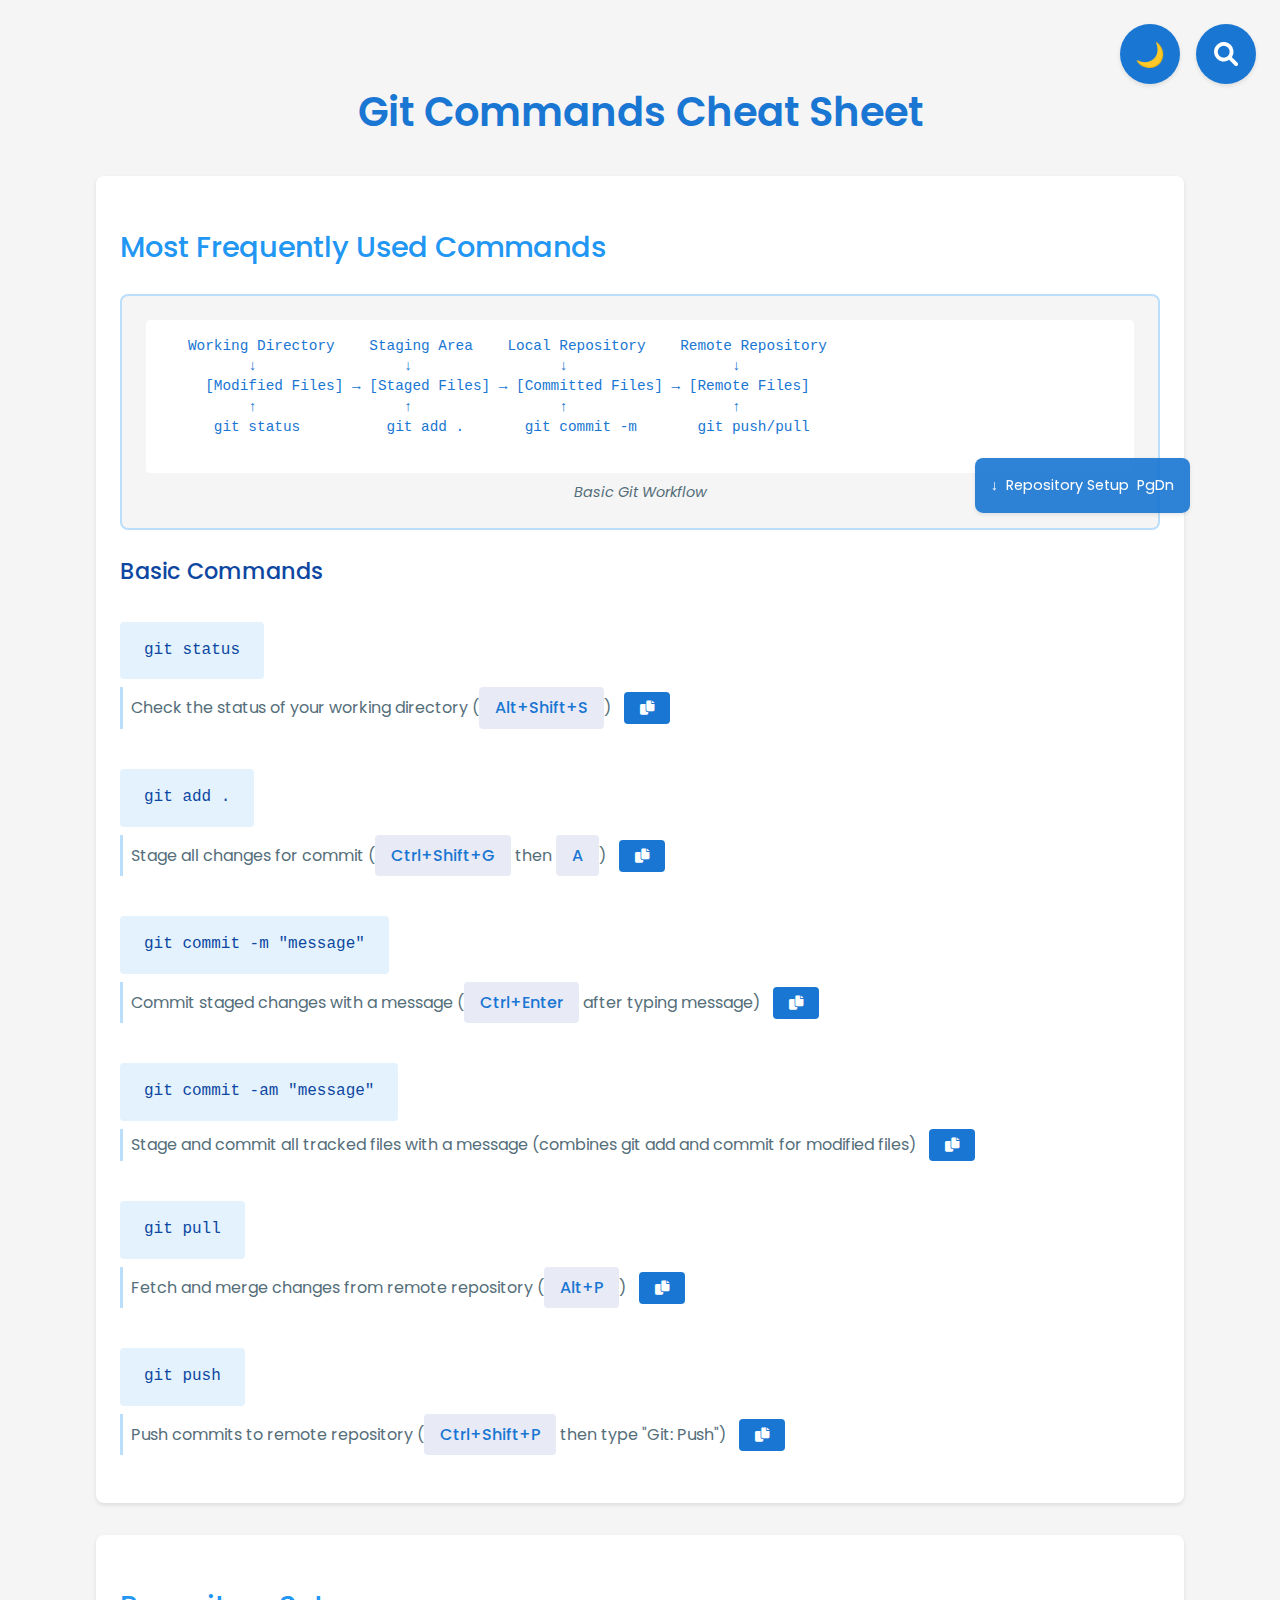
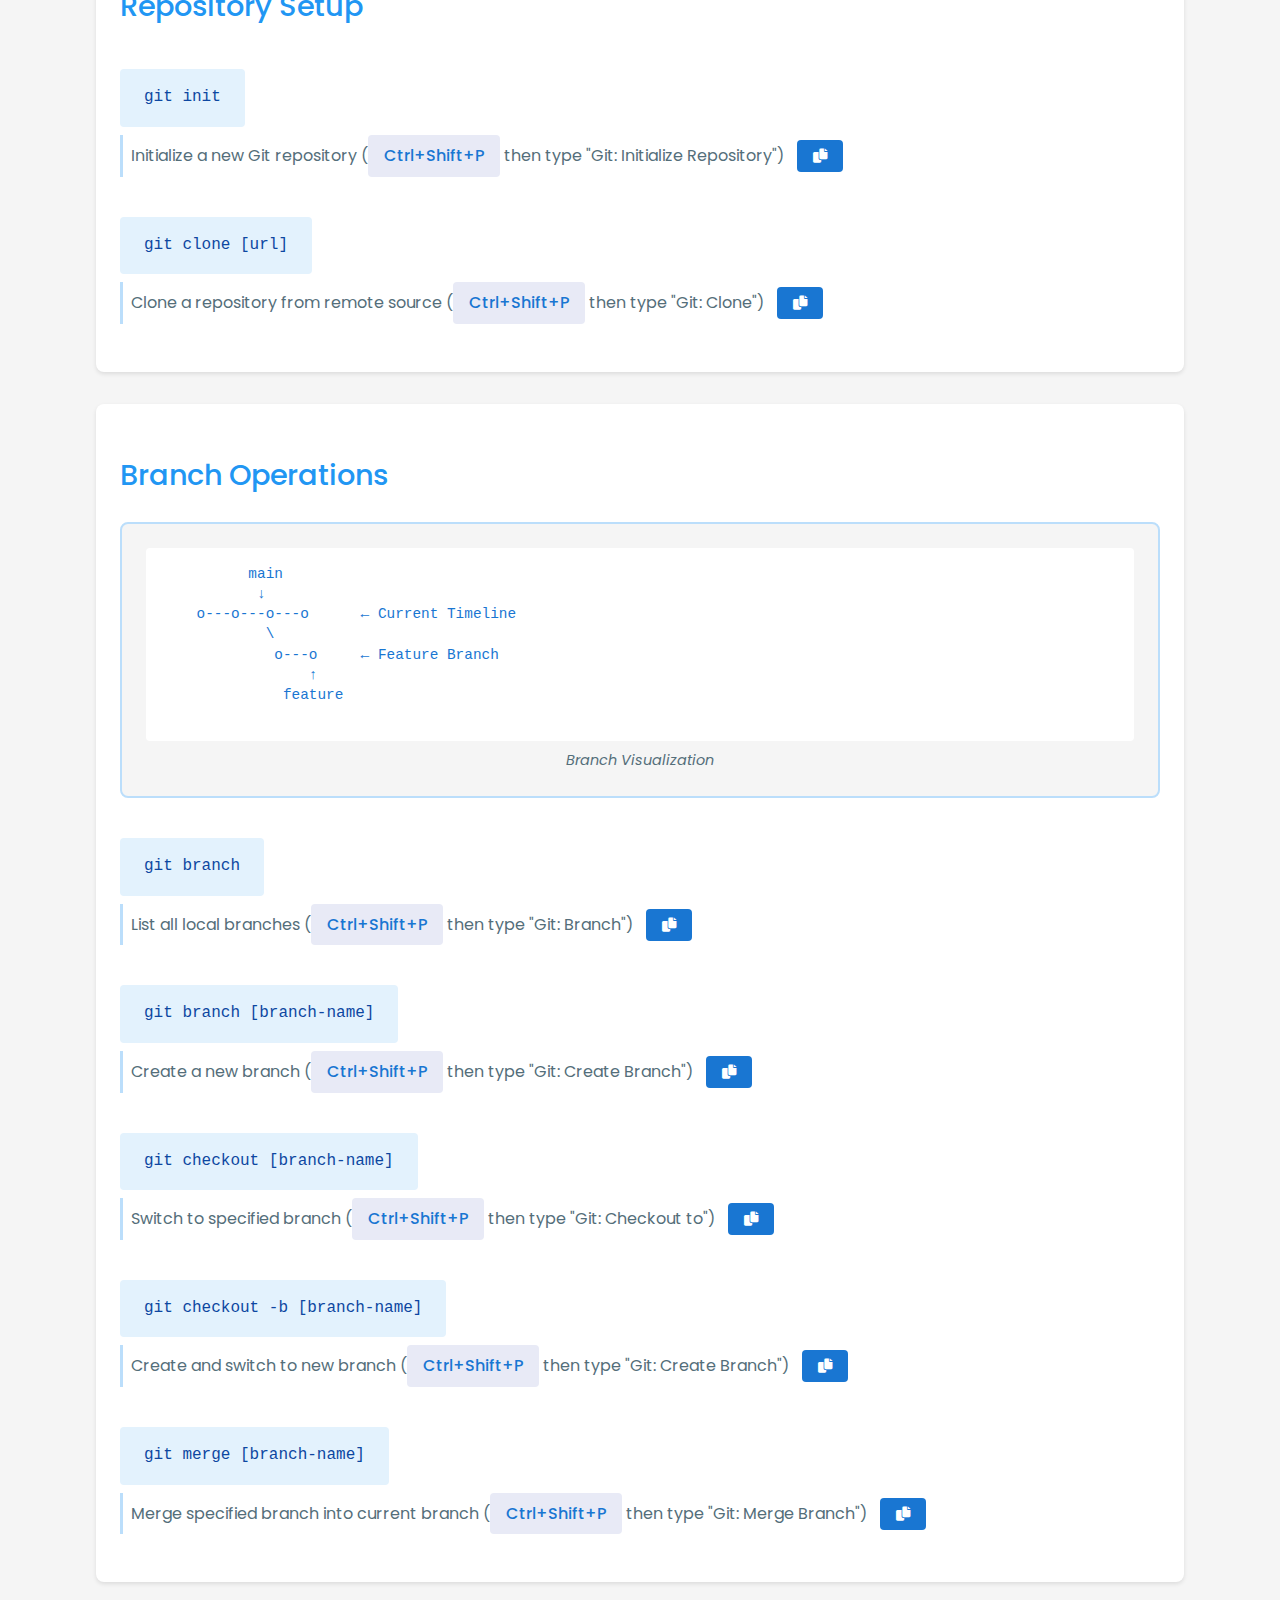
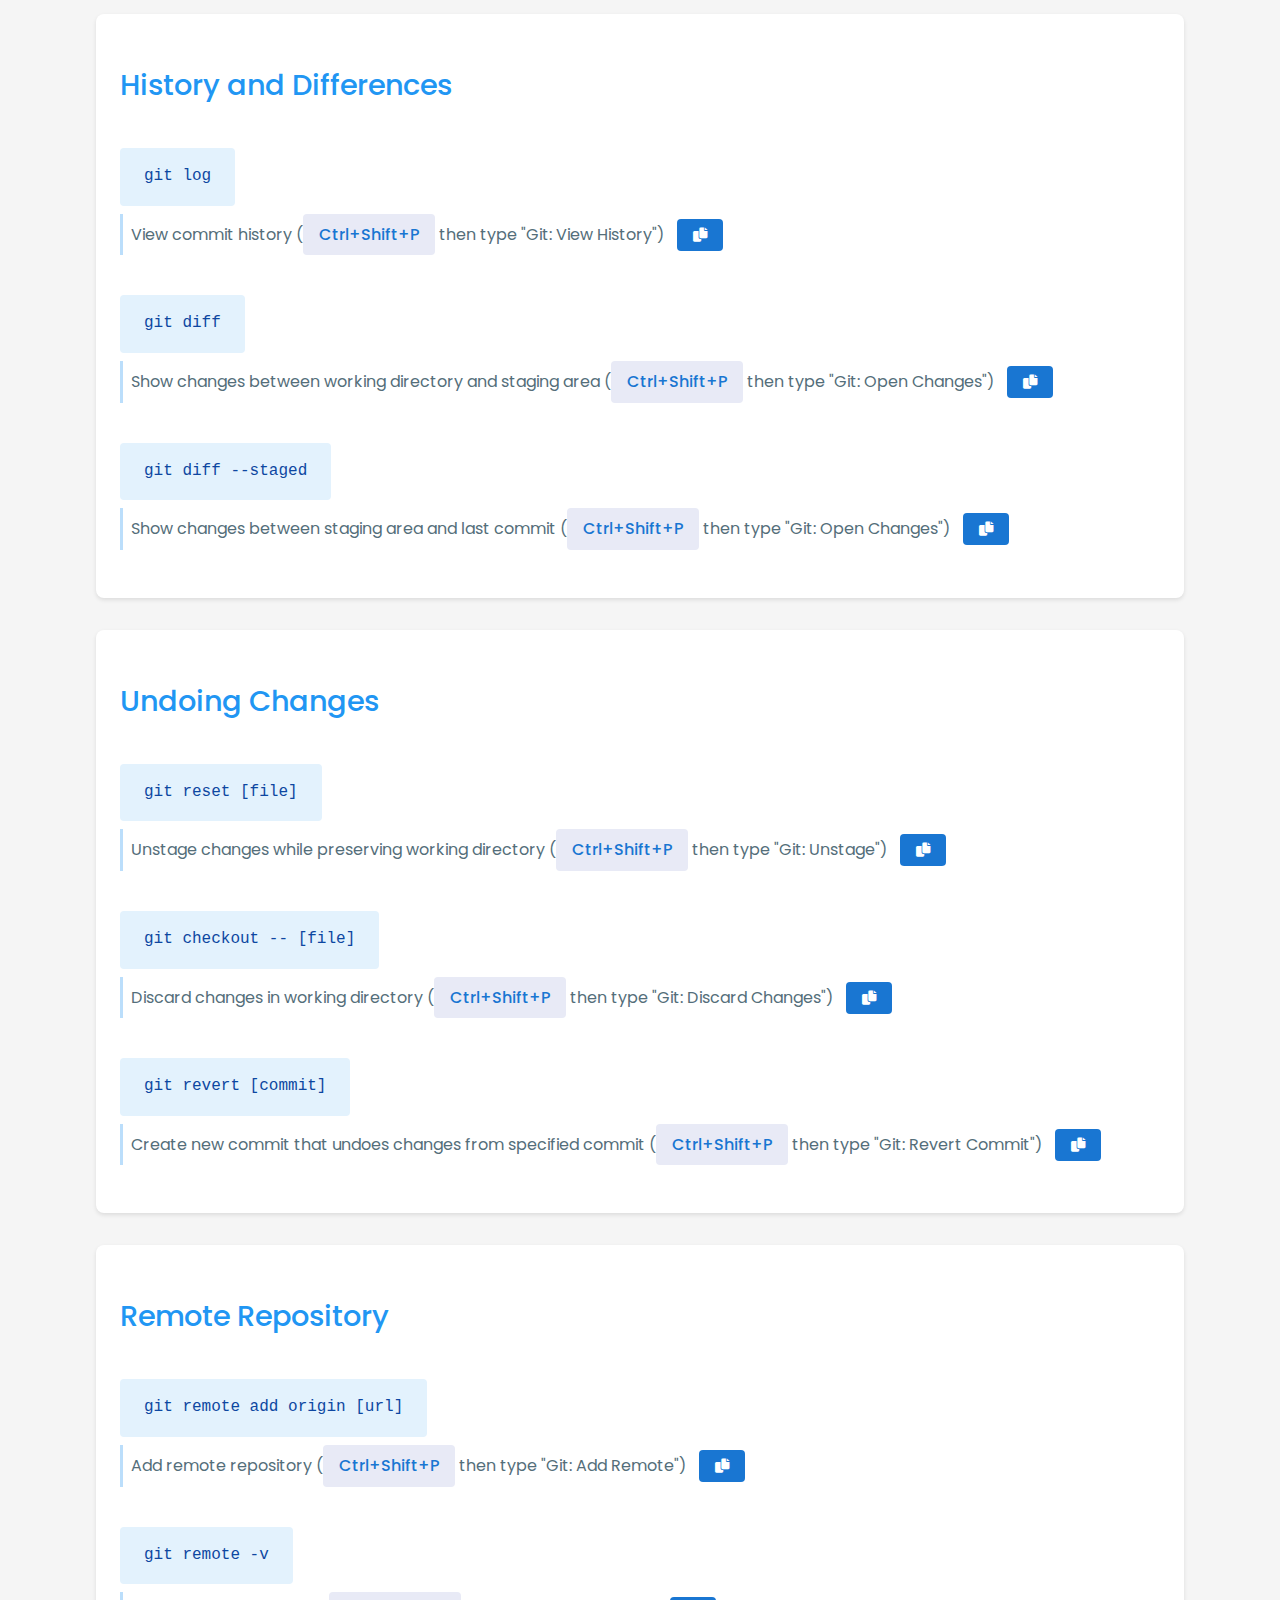
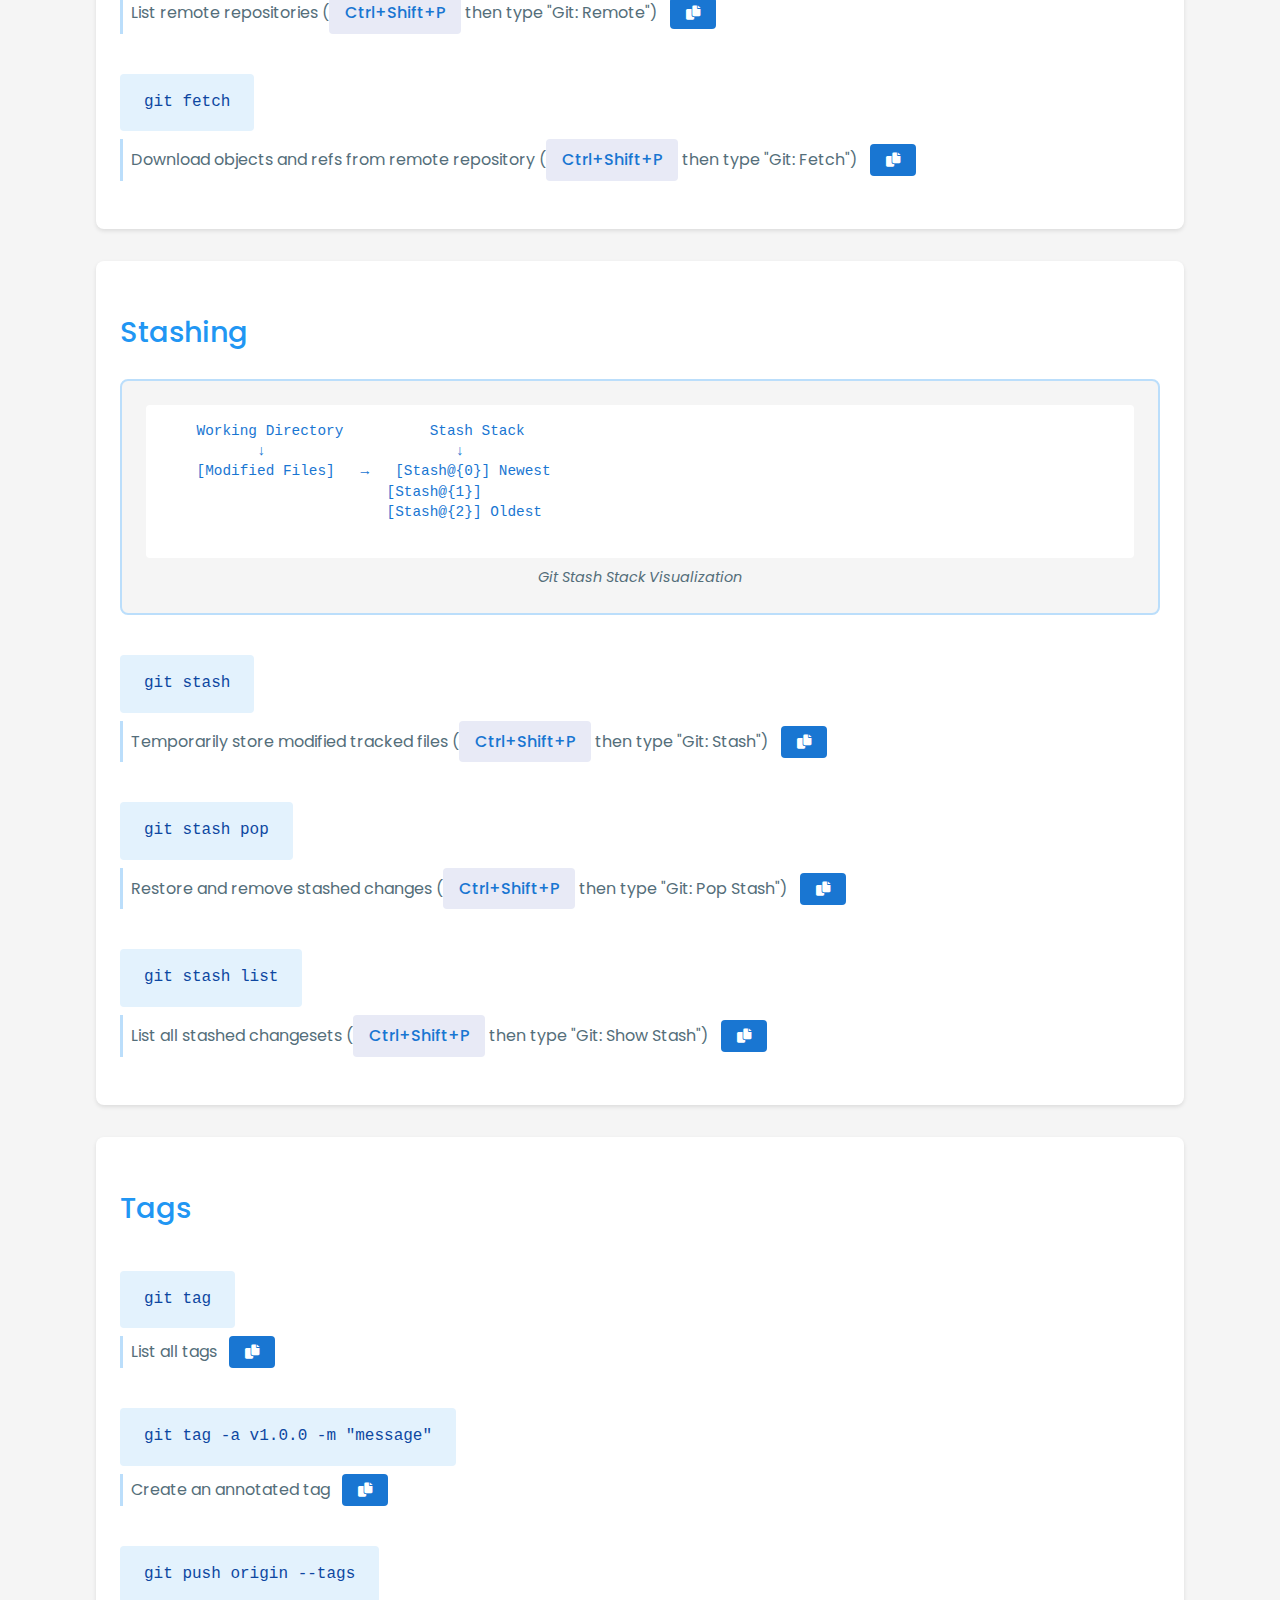
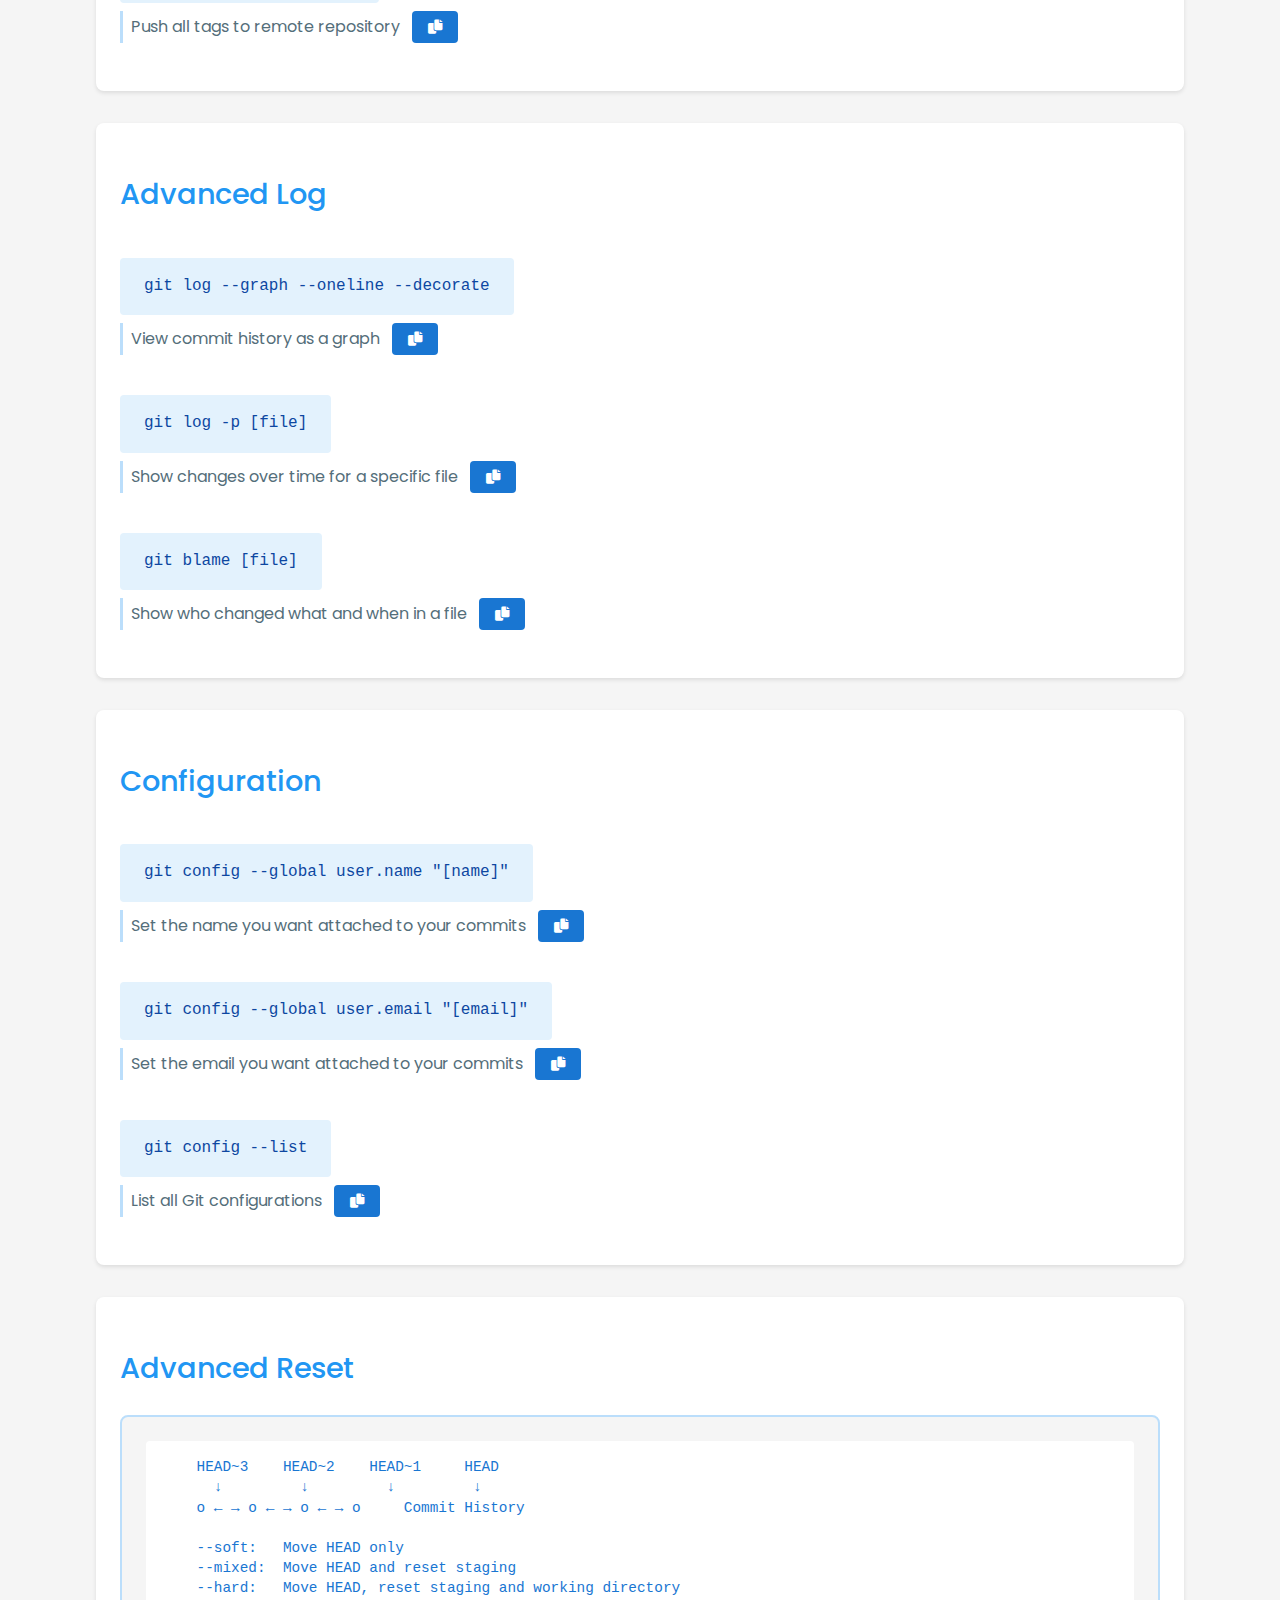
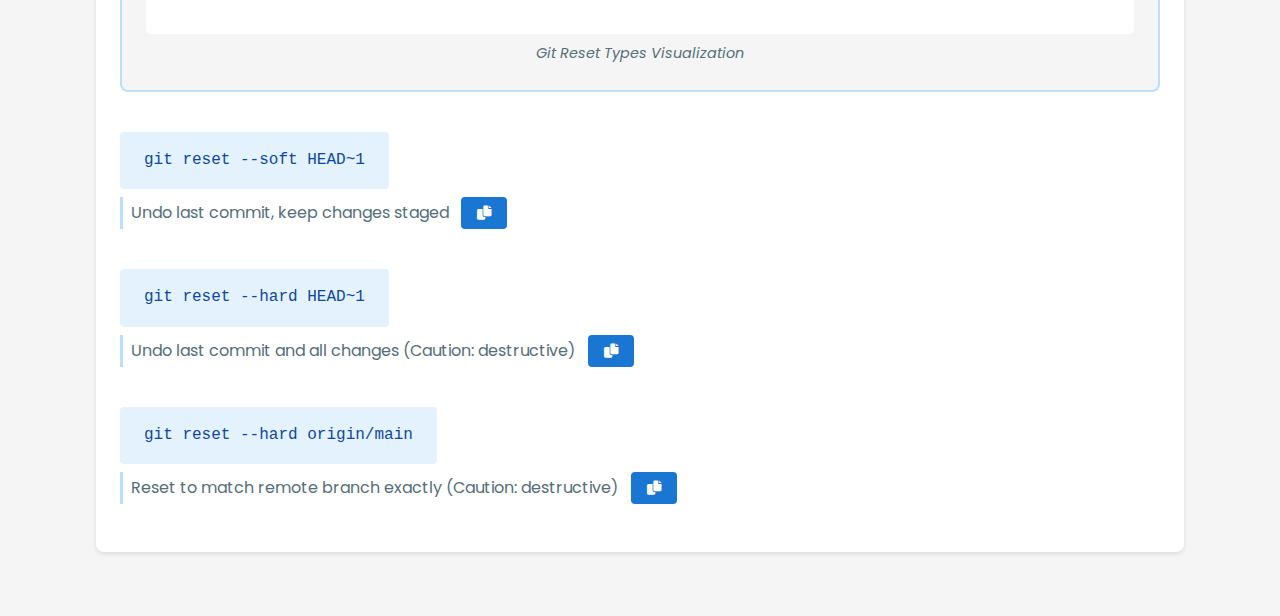
==== commit c19ed3dc: "Fixed button positioning and restored styles" ====
--- a/index.html
+++ b/index.html
@@ -11,16 +11,17 @@
     <!-- Add Font Awesome for icons -->
     <link rel="stylesheet" href="https://cdnjs.cloudflare.com/ajax/libs/font-awesome/6.0.0/css/all.min.css" />
   <body class="theme-blue">
-    <button class="theme-toggle" onclick="toggleTheme()" aria-label="Toggle dark mode">🌙</button>
+    <div class="button-wrapper">
+      <button class="theme-toggle" onclick="toggleTheme()" aria-label="Toggle dark mode">🌙</button>
+      <div class="search-container">
+        <button id="searchToggle" aria-label="Toggle search"><i class="fas fa-search"></i></button>
+        <div class="search-wrapper">
+          <input type="text" id="searchInput" placeholder="Search commands..." aria-label="Search git commands">
+          <button id="clearSearch" aria-label="Clear search"><i class="fas fa-times"></i></button>
+        </div>
+      </div>
+    </div>
     <button class="back-to-top" onclick="scrollToTop()" aria-label="Scroll to top">↑</button>
-    
-    <div class="search-container">
-      <button id="searchToggle" aria-label="Toggle search"><i class="fas fa-search"></i></button>
-      <div class="search-wrapper">
-        <input type="text" id="searchInput" placeholder="Search commands..." aria-label="Search git commands">
-        <button id="clearSearch" aria-label="Clear search"><i class="fas fa-times"></i></button>
-      </div>
-    </div>
 
     <div class="section-nav" aria-label="Section navigation">
       <div class="nav-indicator prev">
--- a/style.css
+++ b/style.css
@@ -70,11 +70,18 @@
   width: 90%;
 }
 
-/* Theme Toggle */
-.theme-toggle {
+/* Button Wrapper */
+.button-wrapper {
   position: fixed;
   top: var(--space-md);
   right: var(--space-md);
+  z-index: 100;
+  display: flex;
+  gap: var(--space-sm);
+}
+
+/* Theme Toggle */
+.theme-toggle {
   background: var(--accent-primary);
   color: white;
   border: none;
@@ -87,7 +94,6 @@
   font-size: 1.5rem;
   transition: all var(--transition-normal);
   box-shadow: var(--shadow-md);
-  z-index: 100;
   display: flex;
   align-items: center;
   justify-content: center;
@@ -101,10 +107,6 @@
 
 /* Search Container */
 .search-container {
-  position: fixed;
-  top: var(--space-md);
-  right: calc(80px + var(--space-md));
-  z-index: 100;
   display: flex;
   align-items: center;
   gap: var(--space-xs);
@@ -124,7 +126,6 @@
   font-size: 1.5rem;
   transition: all var(--transition-normal);
   box-shadow: var(--shadow-md);
-  z-index: 2;
 }
 
 #searchToggle:hover {
@@ -367,6 +368,31 @@
   transform: translateX(0);
 }
 
+/* Responsive Design */
+@media (max-width: 1200px) {
+  .button-wrapper {
+    position: static;
+    justify-content: center;
+    margin-bottom: 1rem;
+    padding-top: var(--space-md);
+  }
+
+  h1 {
+    padding-top: var(--space-md);
+  }
+
+  .search-wrapper {
+    position: absolute;
+    left: 50%;
+    transform: translateX(-50%);
+    right: auto;
+  }
+
+  .search-wrapper.expanded {
+    width: 300px;
+  }
+}
+
 /* Mobile Responsiveness */
 @media (max-width: 768px) {
   :root {
@@ -378,19 +404,7 @@
     width: 95%;
   }
 
-  .theme-toggle {
-    top: var(--space-sm);
-    right: var(--space-sm);
-    width: 50px;
-    height: 50px;
-    font-size: 1.2rem;
-  }
-
-  .search-container {
-    top: var(--space-sm);
-    right: 70px;
-  }
-
+  .theme-toggle,
   #searchToggle {
     width: 50px;
     height: 50px;
@@ -398,13 +412,11 @@
   }
 
   .search-wrapper.expanded {
-    width: calc(100vw - 140px);
-    right: 0;
+    width: calc(100vw - 40px);
   }
 
   h1 {
     font-size: 2rem;
-    padding-top: calc(var(--space-xl) + 40px);
   }
 
   .section-nav {
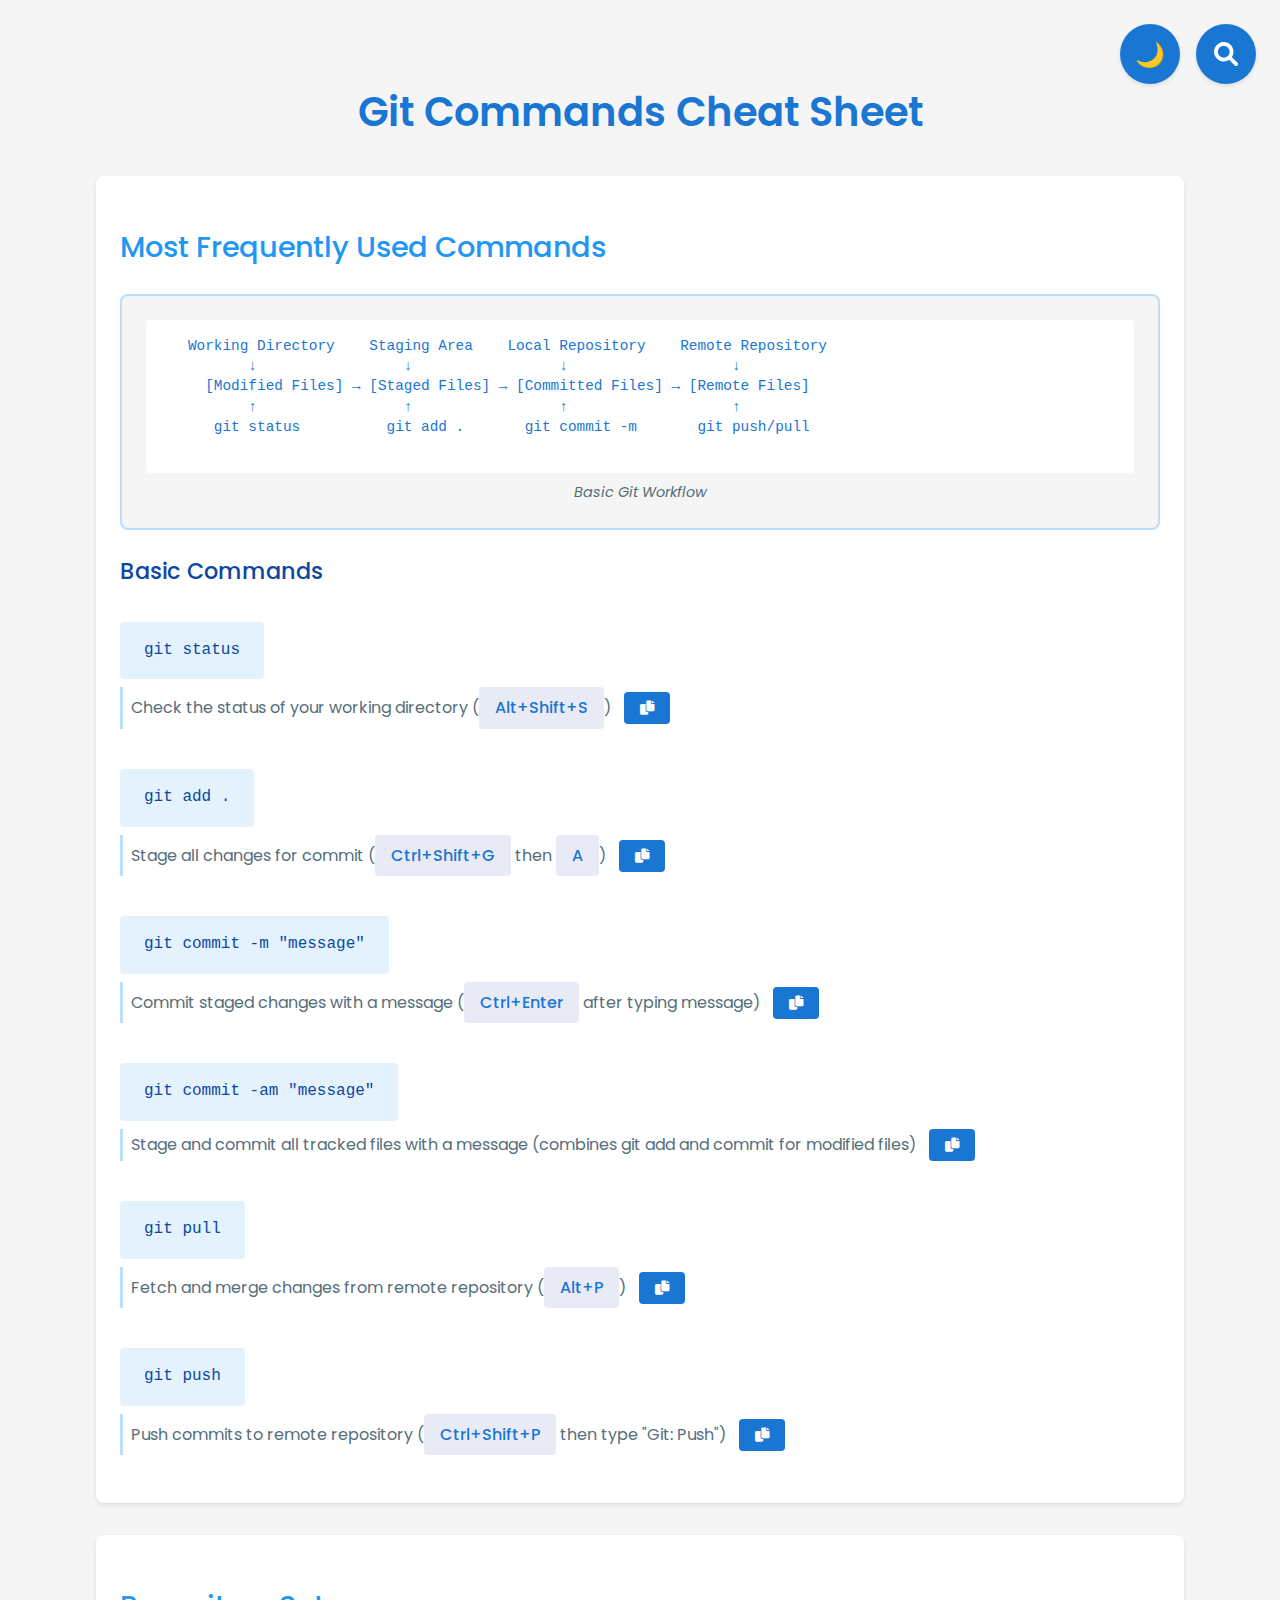
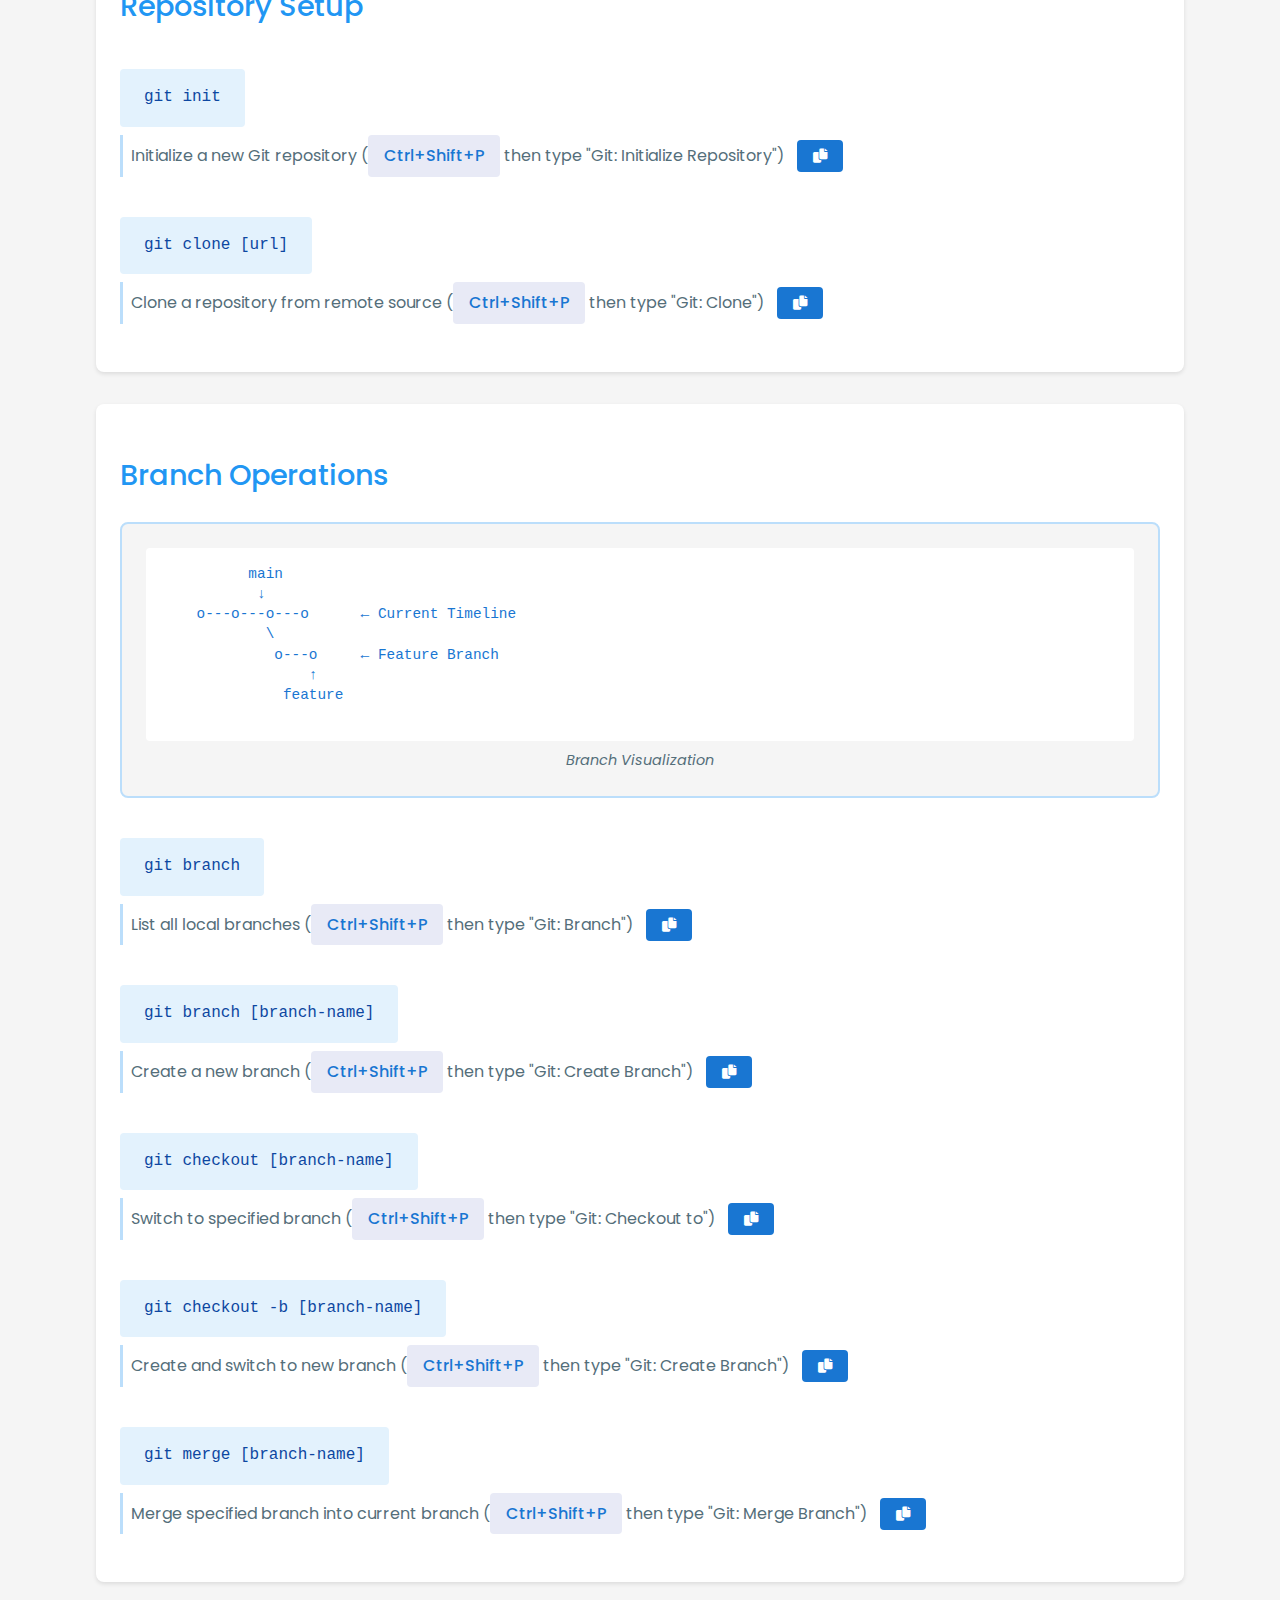
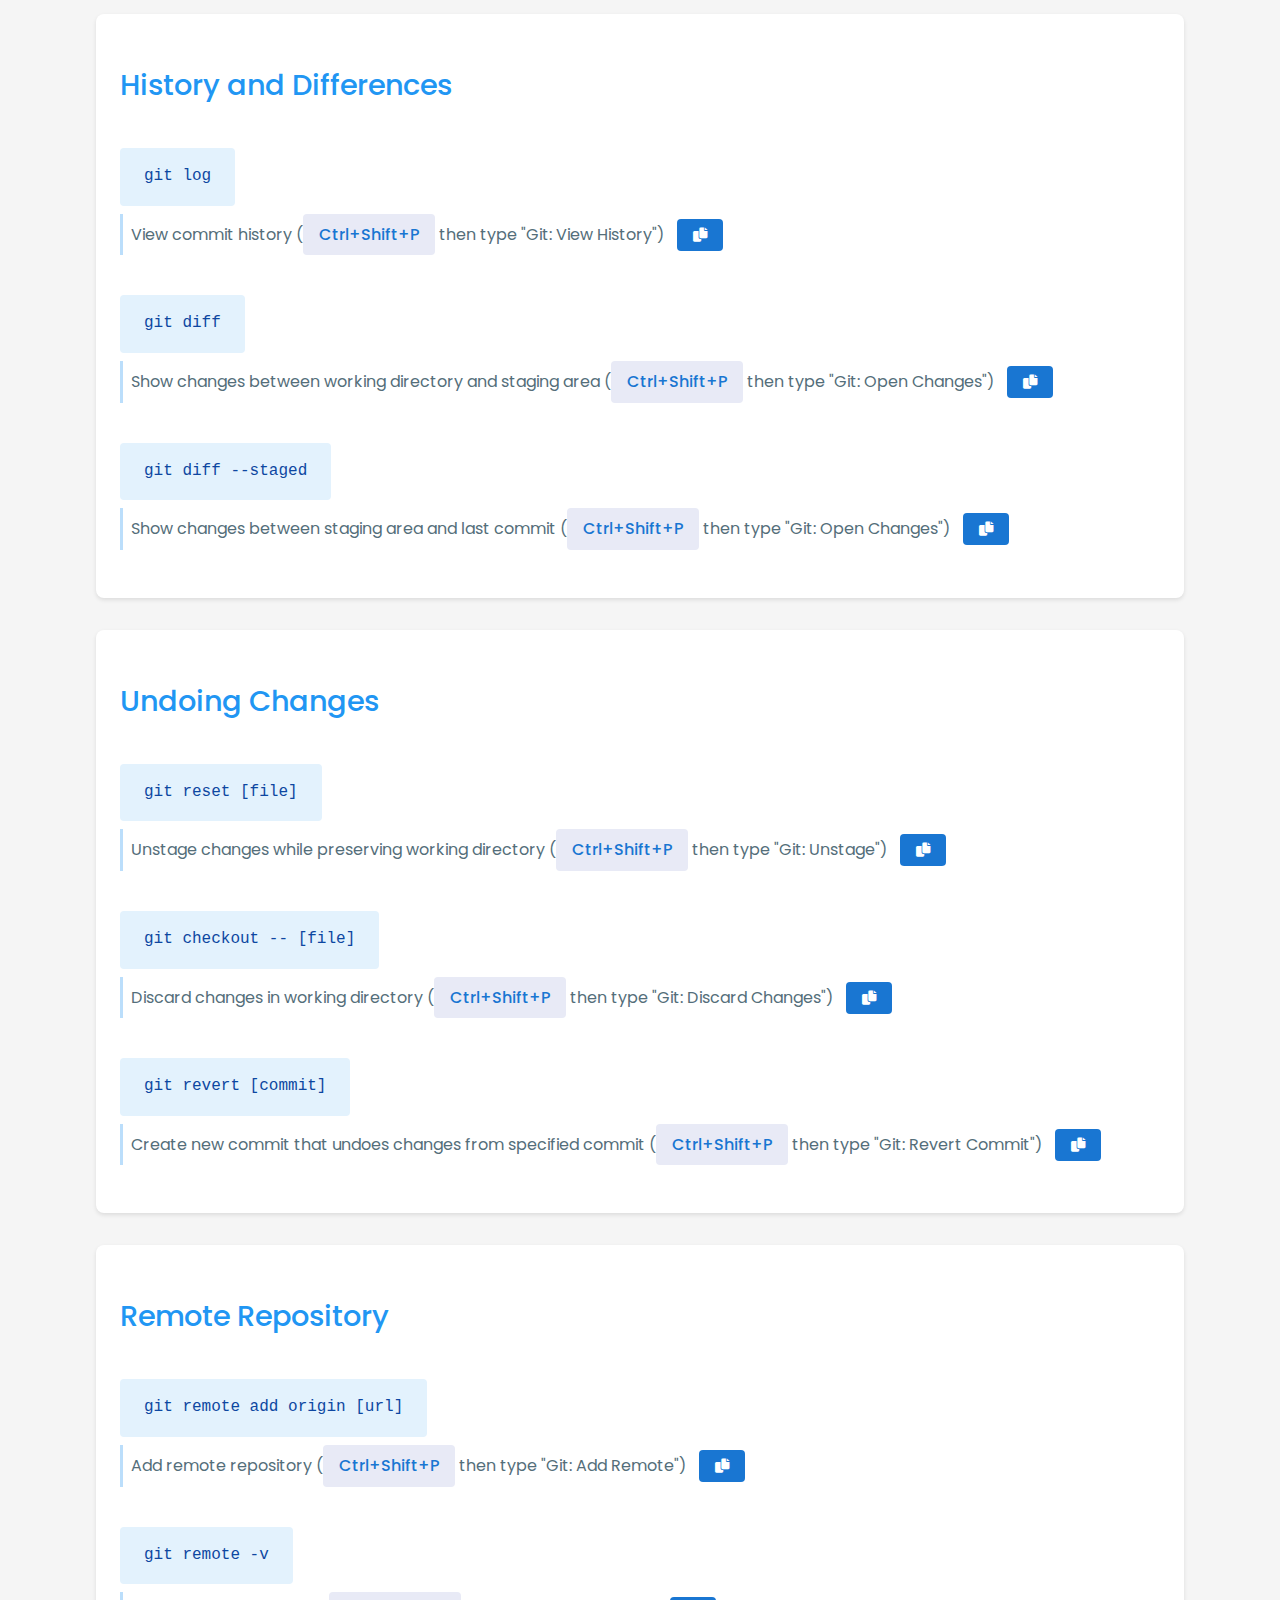
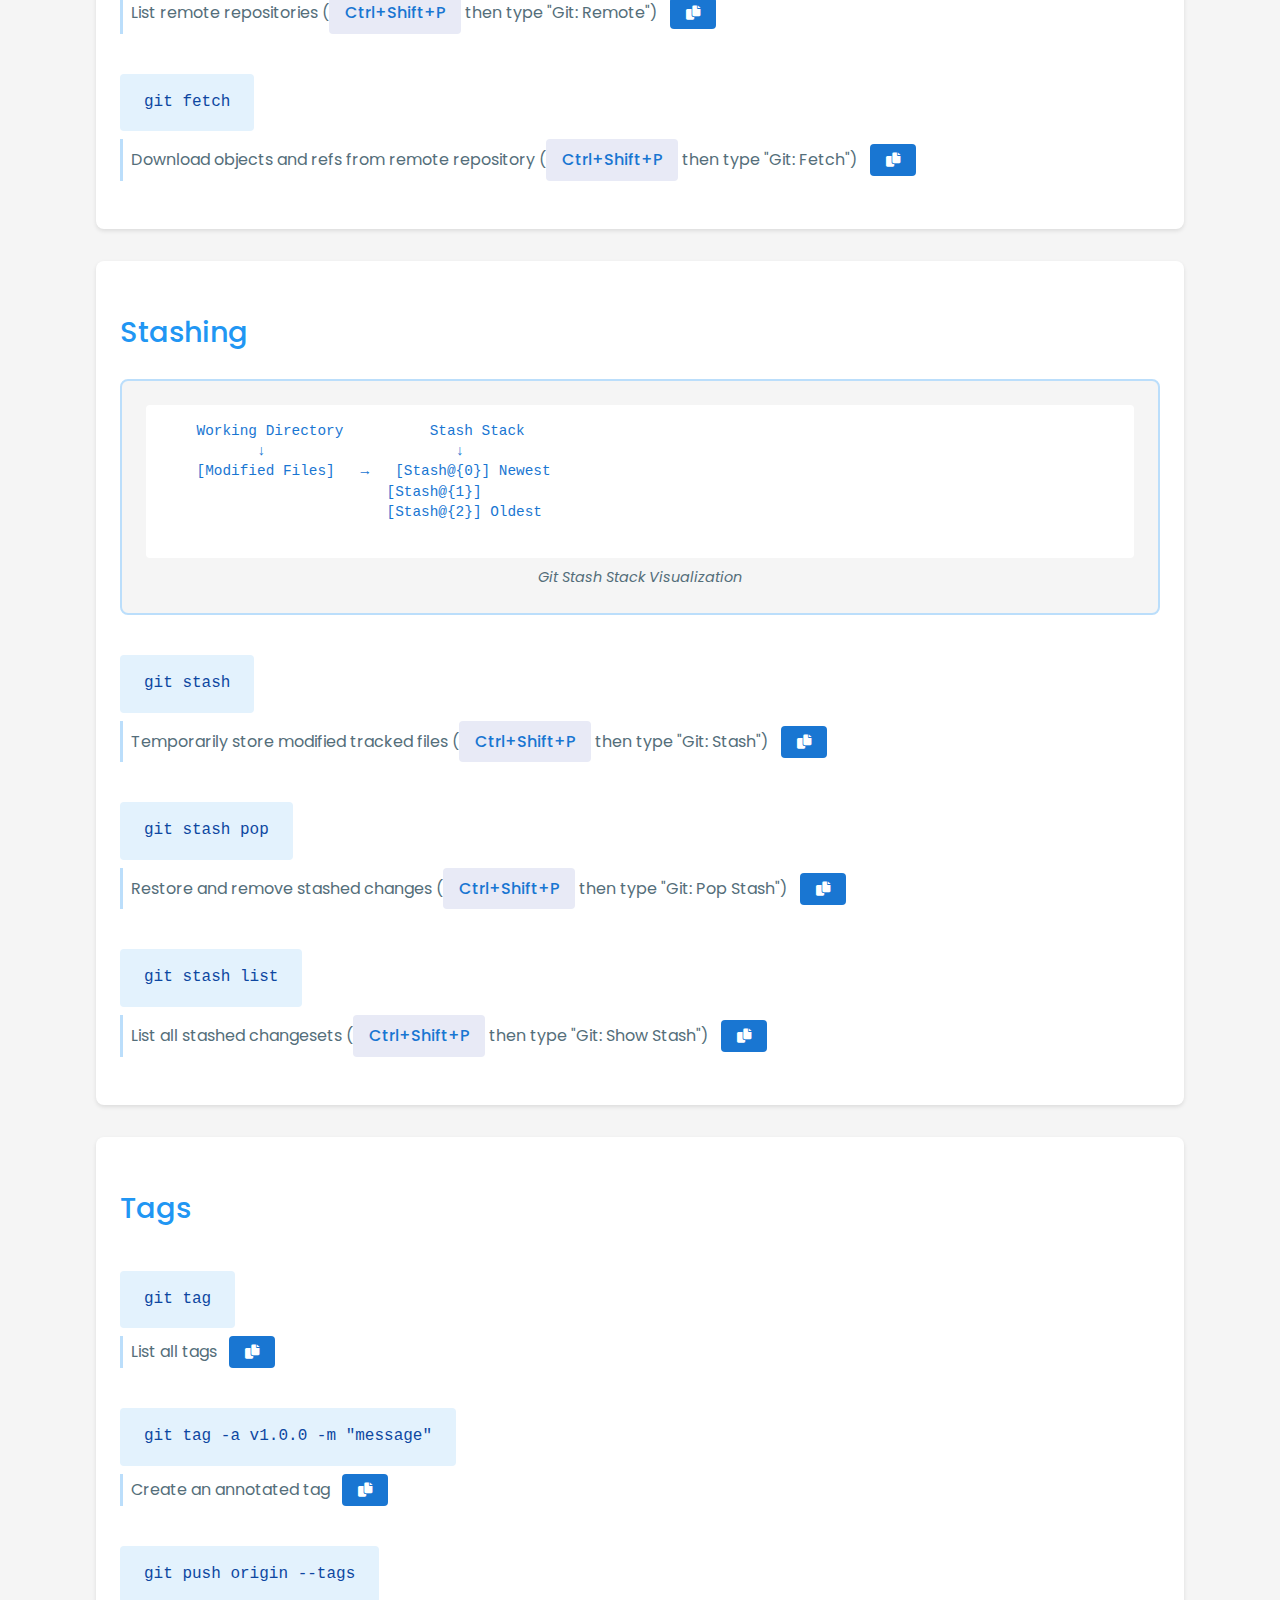
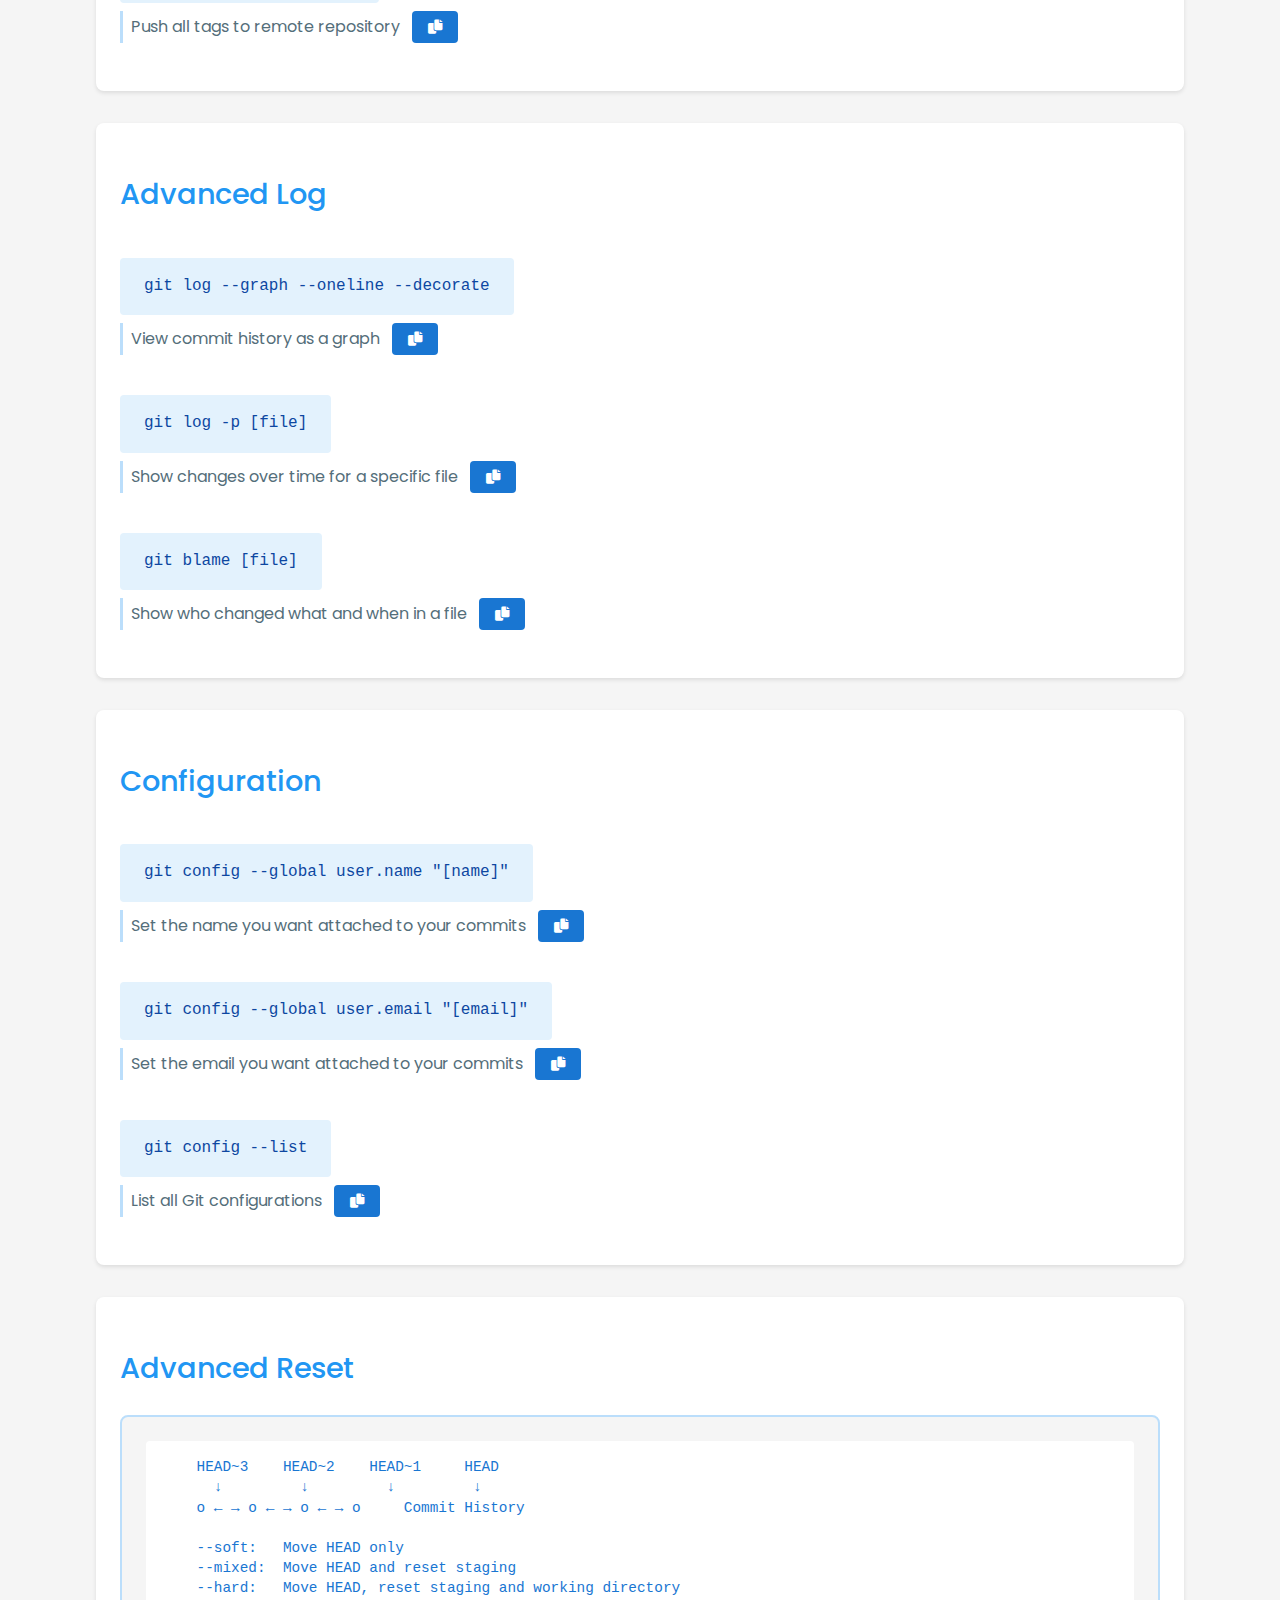
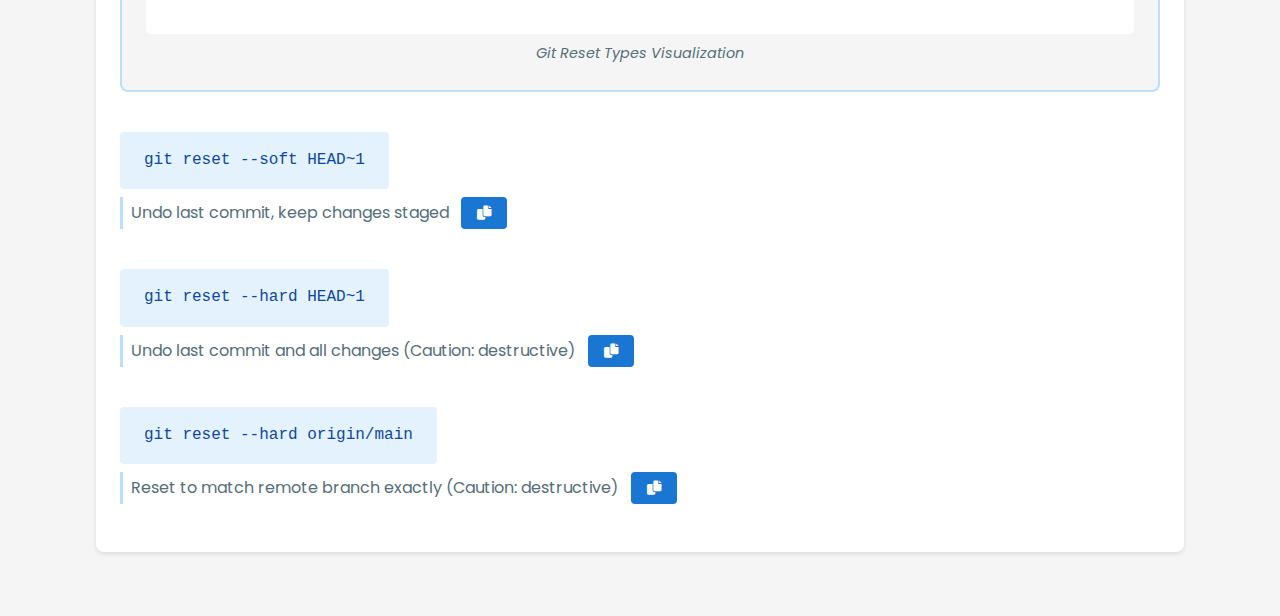
==== commit 249ecabd: "Reorganized JavaScript into modules" ====
--- a/index.html
+++ b/index.html
@@ -321,6 +321,6 @@
       </div>
     </div>
 
-    <script src="script.js" defer></script>
+    <script type="module" src="js/main.js"></script>
   </body>
 </html>--- a/style.css
+++ b/style.css
@@ -393,45 +393,168 @@
   }
 }
 
-/* Mobile Responsiveness */
+/* Enhanced Mobile Responsiveness */
 @media (max-width: 768px) {
   :root {
     --container-padding: 1rem;
+    --space-md: 1rem;
+    --space-lg: 1.5rem;
   }
 
   body {
     padding: var(--space-sm);
-    width: 95%;
+    width: 100%;
+    overflow-x: hidden;
   }
 
   .theme-toggle,
   #searchToggle {
-    width: 50px;
-    height: 50px;
-    font-size: 1.2rem;
+    width: 45px;
+    height: 45px;
+    font-size: 1.1rem;
   }
 
   .search-wrapper.expanded {
     width: calc(100vw - 40px);
+    max-width: 300px;
   }
 
   h1 {
-    font-size: 2rem;
+    font-size: 1.8rem;
+    margin-bottom: var(--space-md);
+  }
+
+  .command-section {
+    padding: var(--space-sm);
+    margin-bottom: var(--space-md);
+  }
+
+  .command {
+    font-size: 0.85rem;
+    padding: var(--space-xs) var(--space-sm);
+    width: 100%;
+    overflow-x: auto;
+    white-space: nowrap;
+    -webkit-overflow-scrolling: touch;
+  }
+
+  .description {
+    font-size: 0.9rem;
+    margin-bottom: var(--space-sm);
+  }
+
+  .shortcut {
+    font-size: 0.8rem;
+    padding: calc(var(--space-xs) / 2) var(--space-xs);
+    margin: 2px;
+  }
+
+  .copy-btn {
+    padding: calc(var(--space-xs) / 2) var(--space-xs);
+    font-size: 0.8rem;
+  }
+
+  .visual-diagram {
+    padding: var(--space-sm);
+    margin: var(--space-sm) 0;
+    overflow-x: auto;
+  }
+
+  .ascii-art {
+    font-size: 0.7rem;
+    padding: var(--space-xs);
   }
 
   .section-nav {
-    right: var(--space-sm);
-    bottom: 80px;
+    right: var(--space-xs);
+    bottom: 70px;
     top: auto;
     transform: none;
-  }
-
-  .nav-indicator .section-name {
+    flex-direction: row;
+    justify-content: center;
+    width: 100%;
+    background: var(--bg-section);
+    padding: var(--space-xs);
+    box-shadow: var(--shadow-md);
+  }
+
+  .nav-indicator {
+    padding: var(--space-xs);
+    font-size: 0.8rem;
+  }
+
+  .back-to-top {
+    width: 40px;
+    height: 40px;
+    font-size: 1.2rem;
+    bottom: var(--space-sm);
+    right: var(--space-sm);
+  }
+
+  /* Touch-specific improvements */
+  @supports (-webkit-touch-callout: none) {
+    .command,
+    .ascii-art {
+      -webkit-overflow-scrolling: touch;
+    }
+
+    .copy-btn,
+    #clearSearch,
+    .nav-indicator {
+      min-height: 44px;
+      min-width: 44px;
+    }
+  }
+}
+
+/* Small phones */
+@media (max-width: 380px) {
+  :root {
+    --space-sm: 0.75rem;
+    --space-xs: 0.375rem;
+  }
+
+  h1 {
+    font-size: 1.6rem;
+  }
+
+  .theme-toggle,
+  #searchToggle {
+    width: 40px;
+    height: 40px;
+    font-size: 1rem;
+  }
+
+  .command {
+    font-size: 0.8rem;
+  }
+
+  .description {
+    font-size: 0.85rem;
+  }
+
+  .search-wrapper.expanded {
+    width: calc(100vw - 20px);
+  }
+}
+
+/* Landscape mode */
+@media (max-height: 500px) and (orientation: landscape) {
+  .section-nav {
     display: none;
   }
 
-  .command {
-    font-size: 0.9rem;
-    padding: var(--space-xs) var(--space-sm);
+  .back-to-top {
+    bottom: var(--space-xs);
+    right: var(--space-xs);
+  }
+
+  h1 {
+    padding-top: var(--space-md);
+    margin-bottom: var(--space-md);
+  }
+
+  .command-section {
+    margin-bottom: var(--space-sm);
   }
 }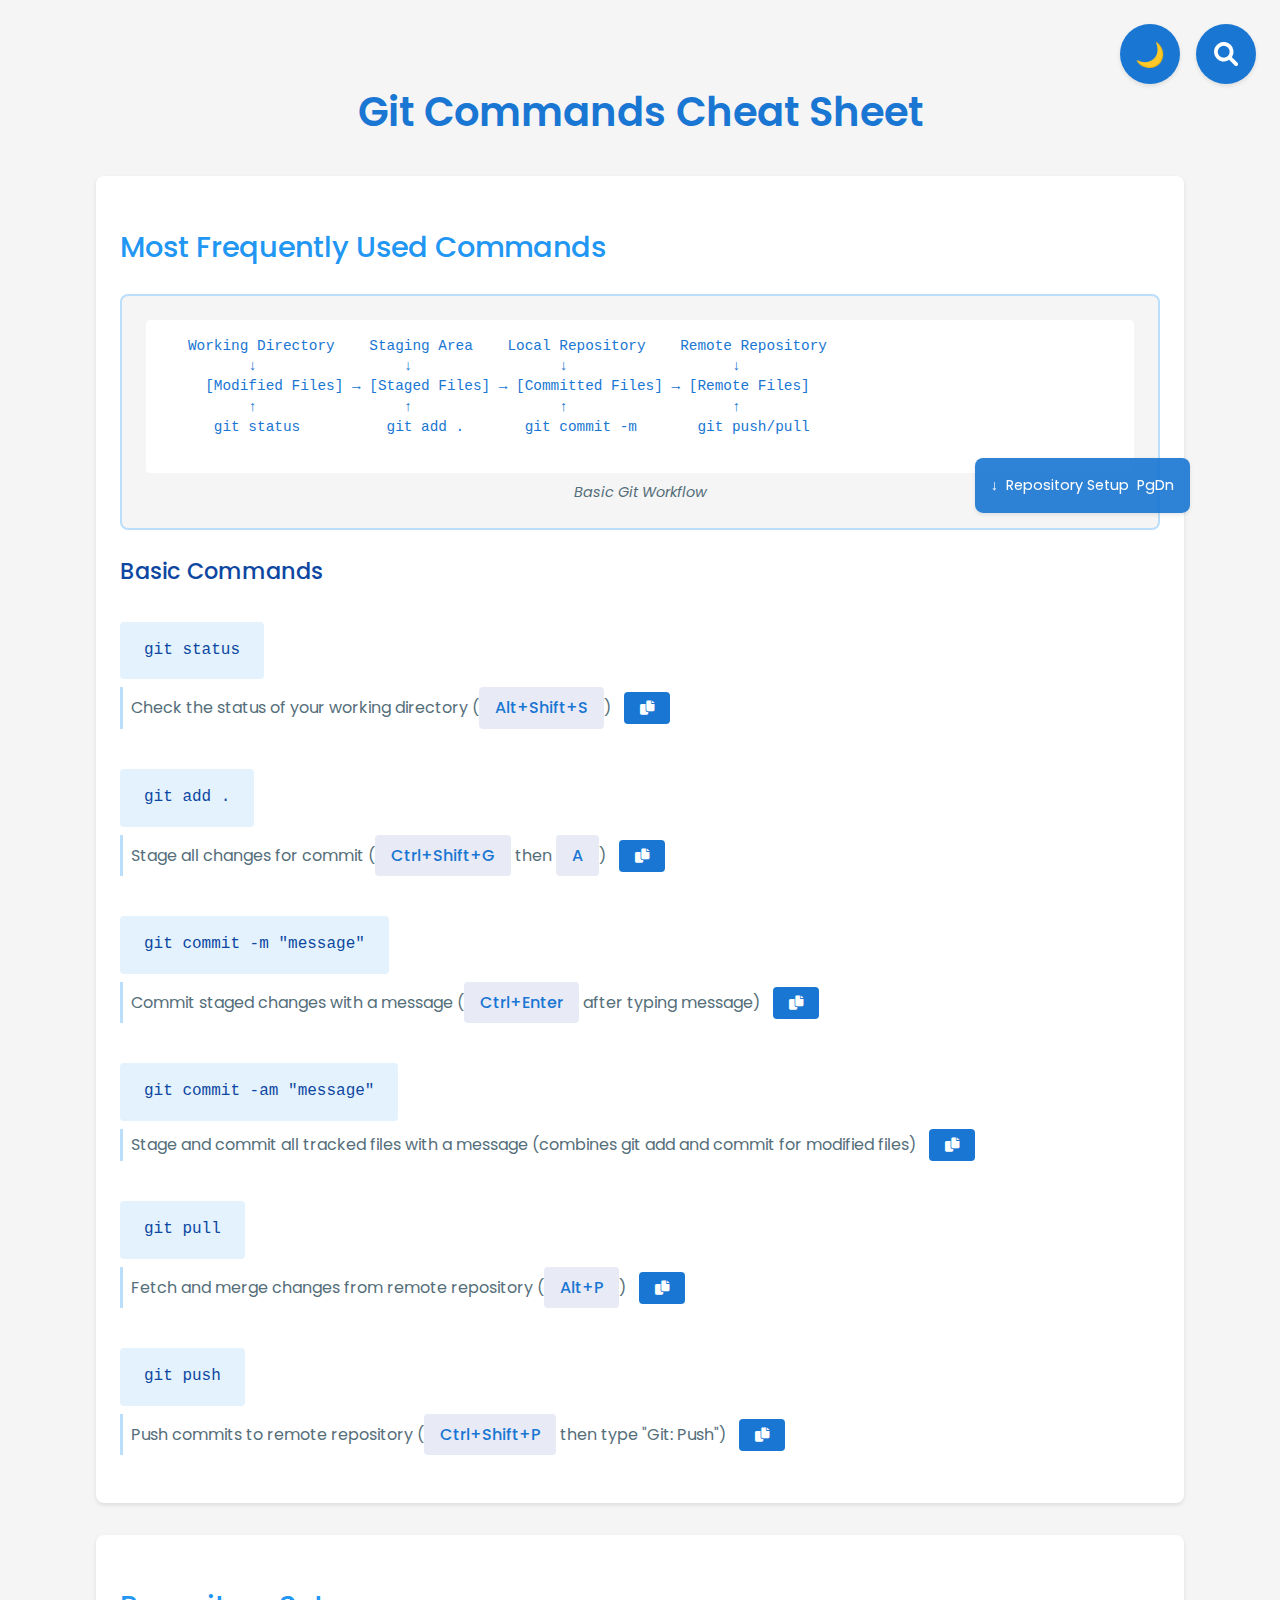
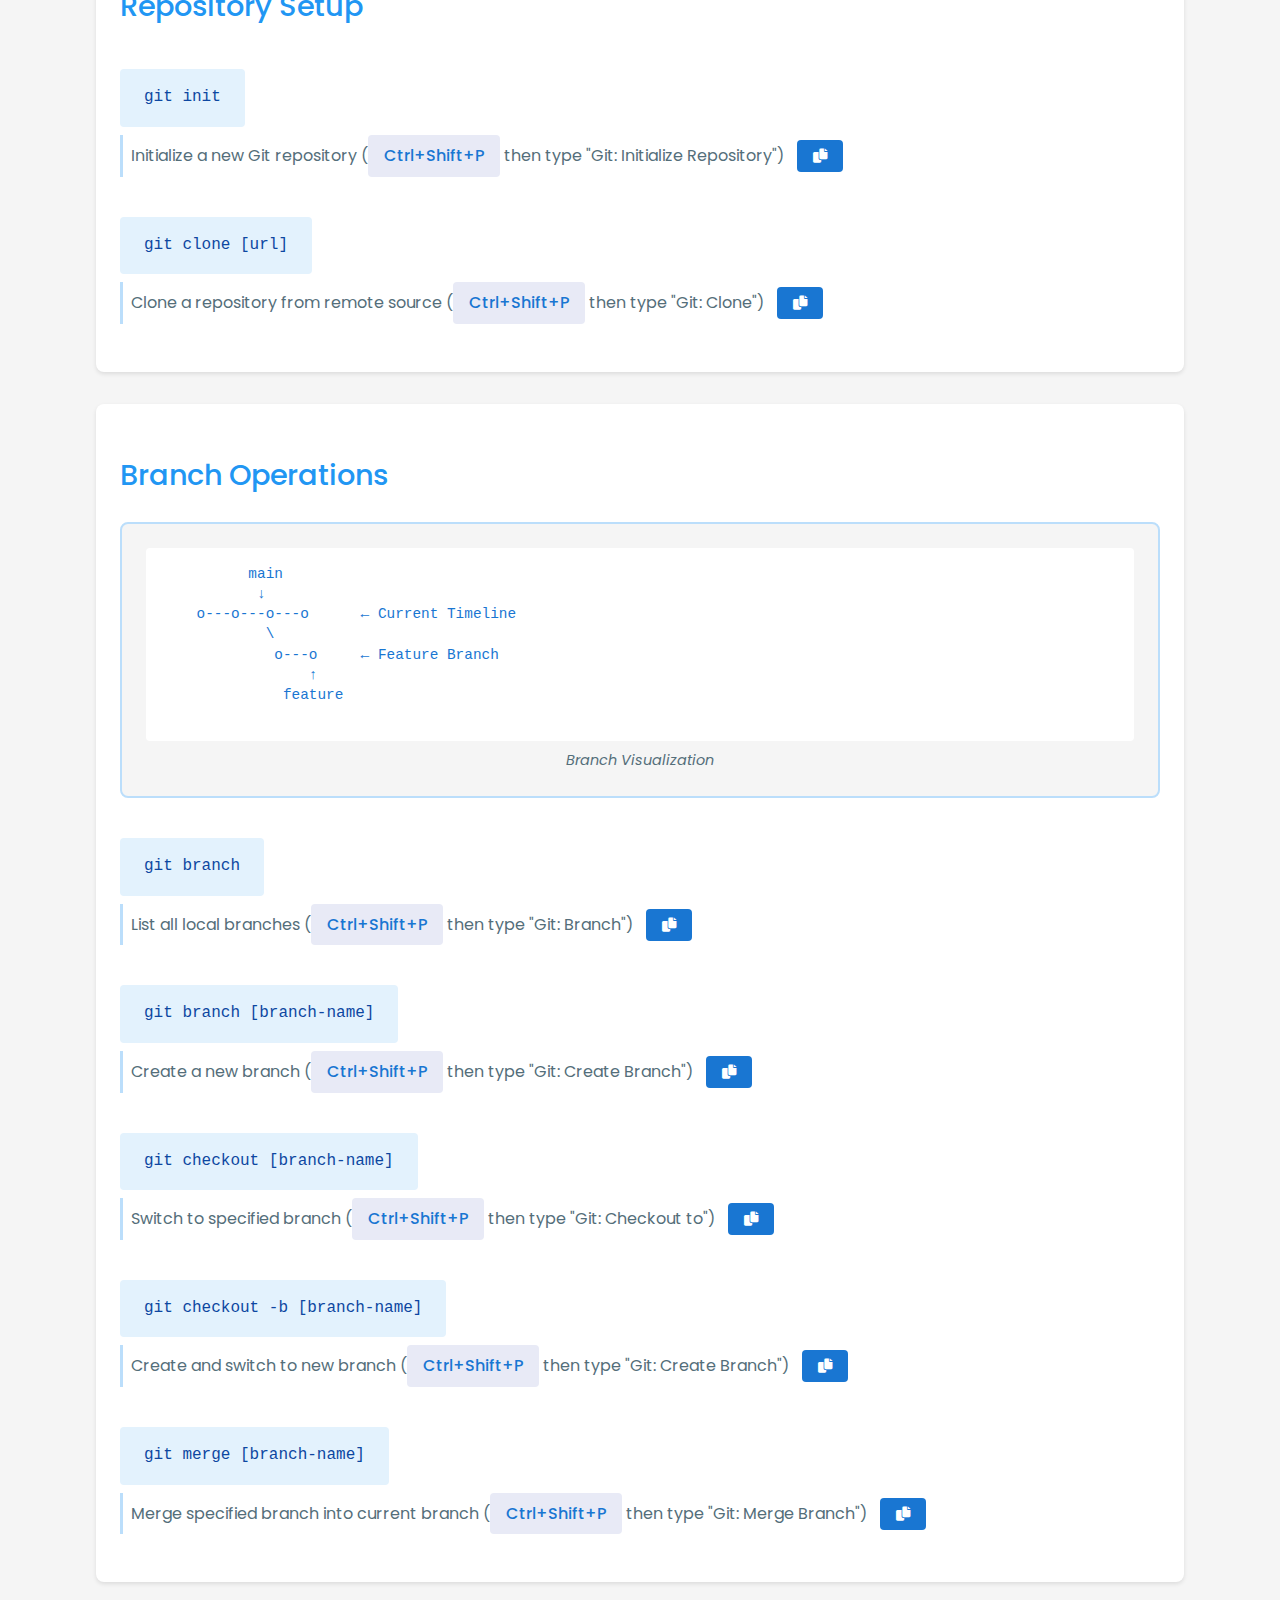
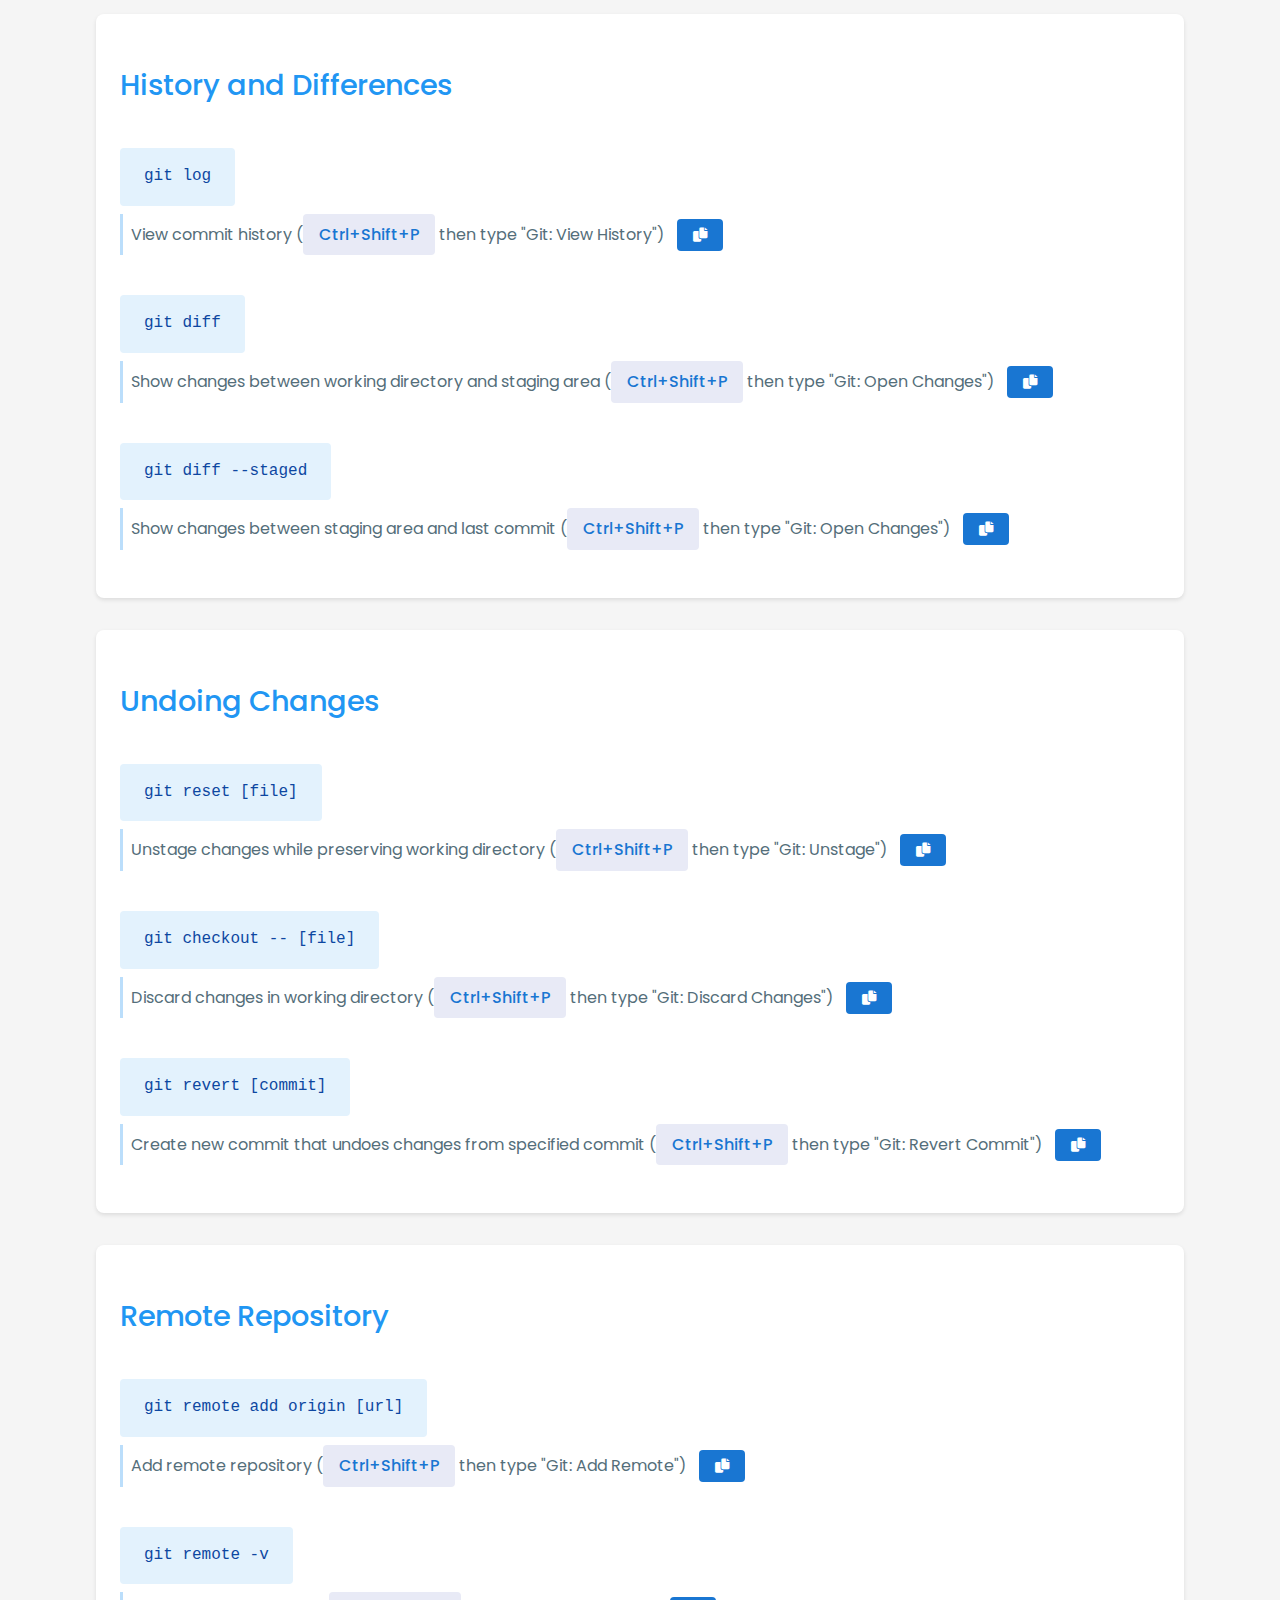
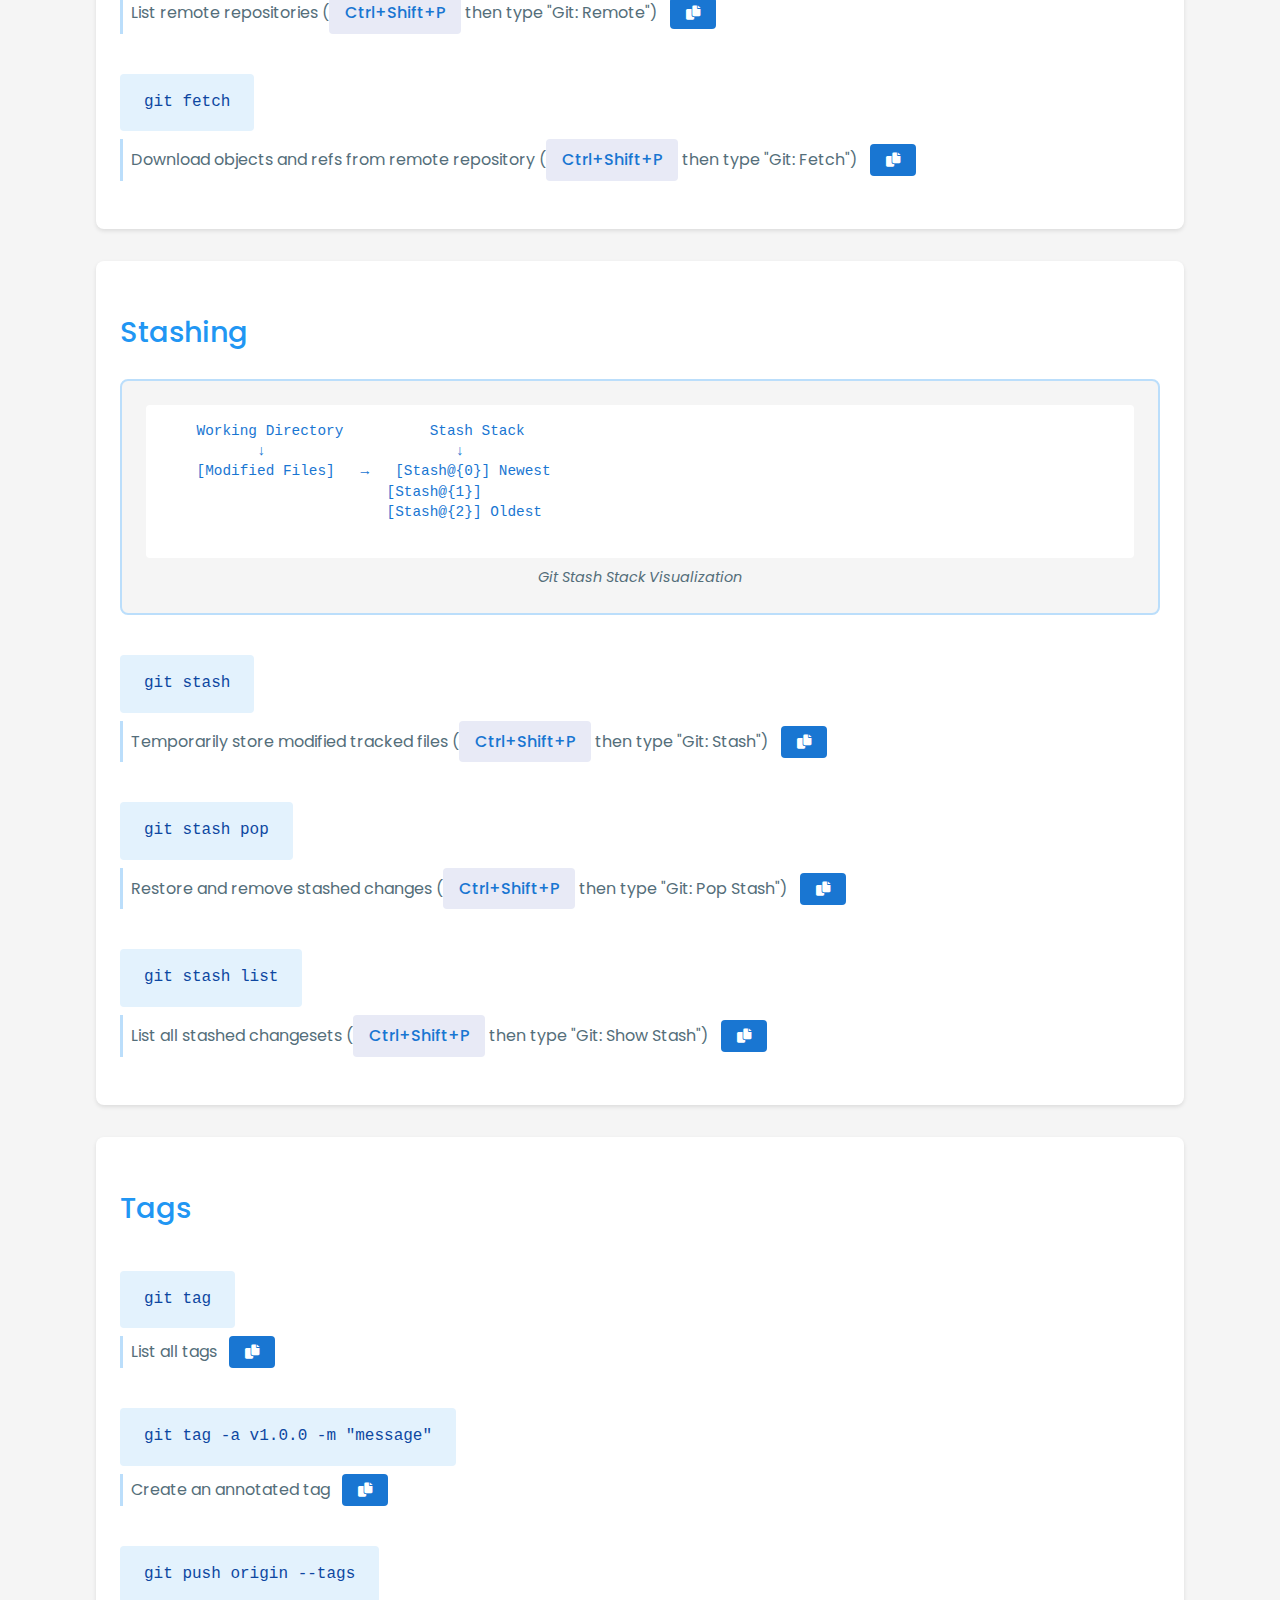
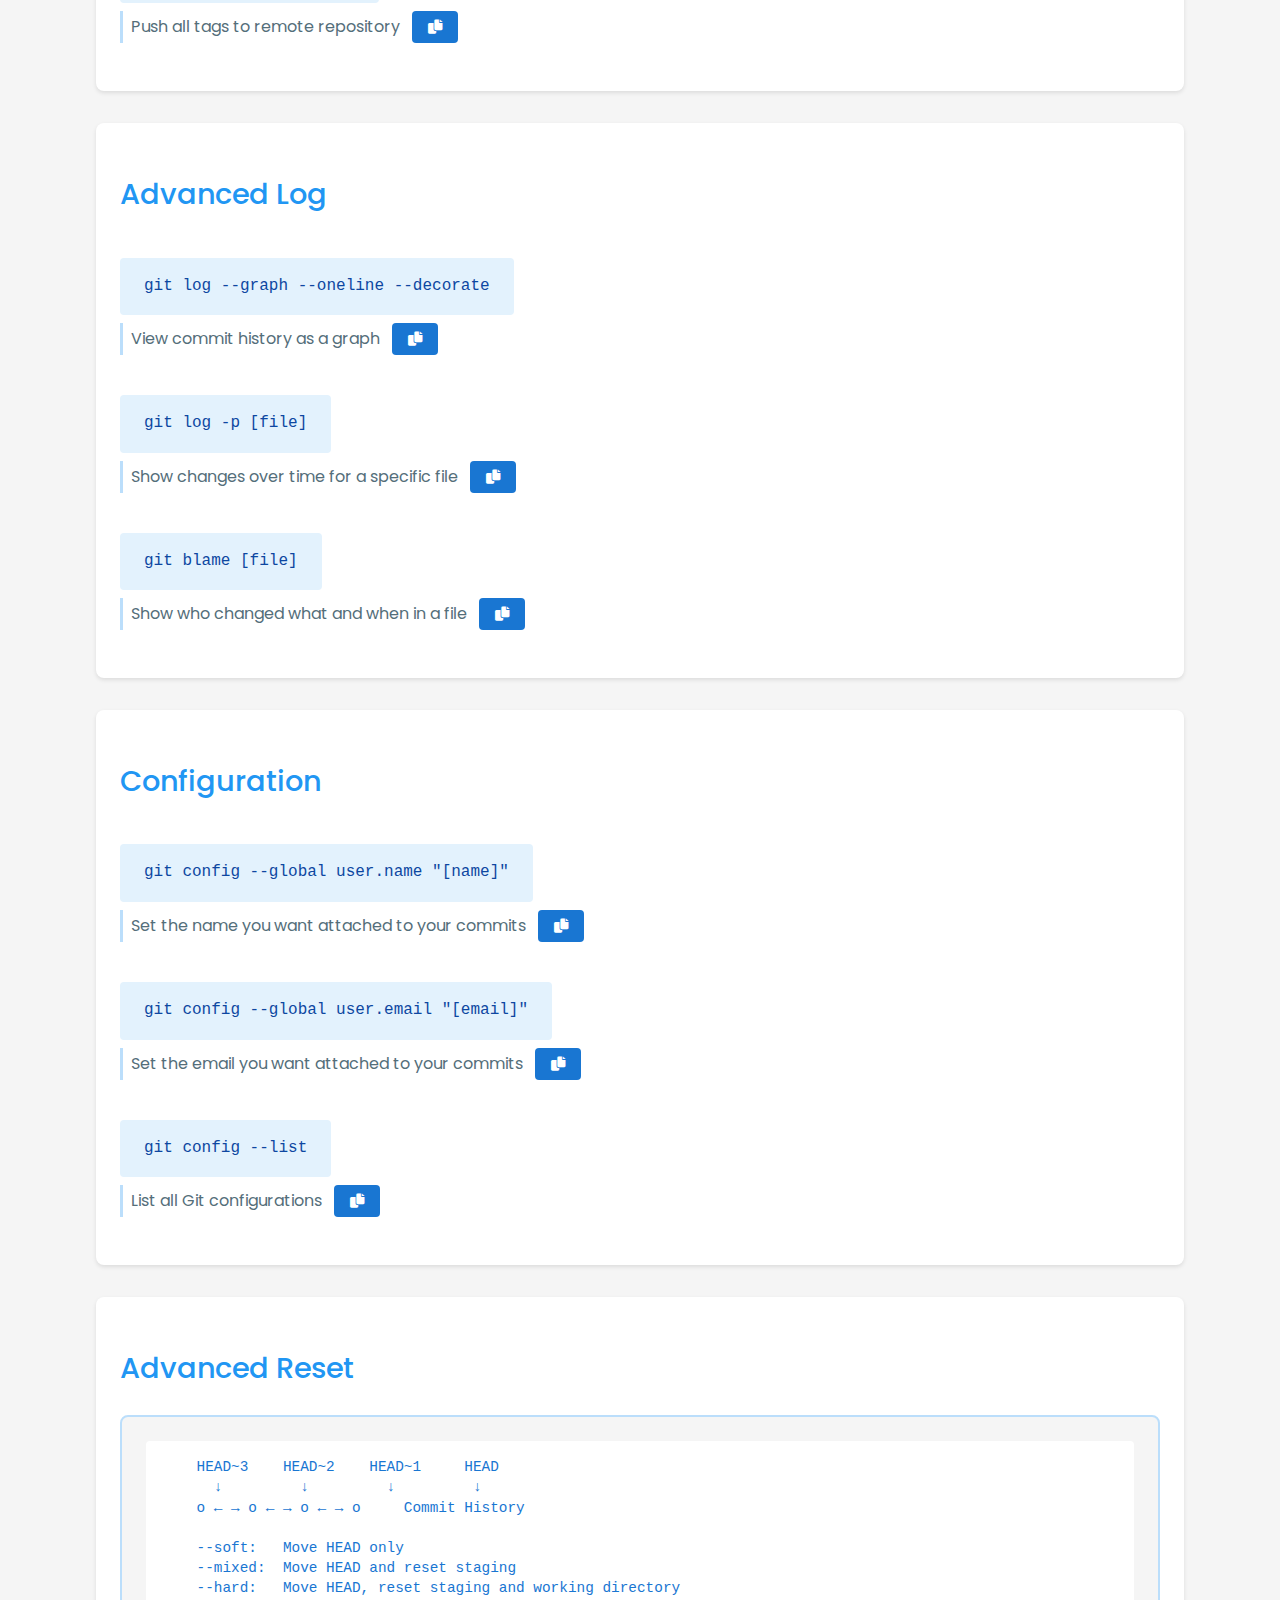
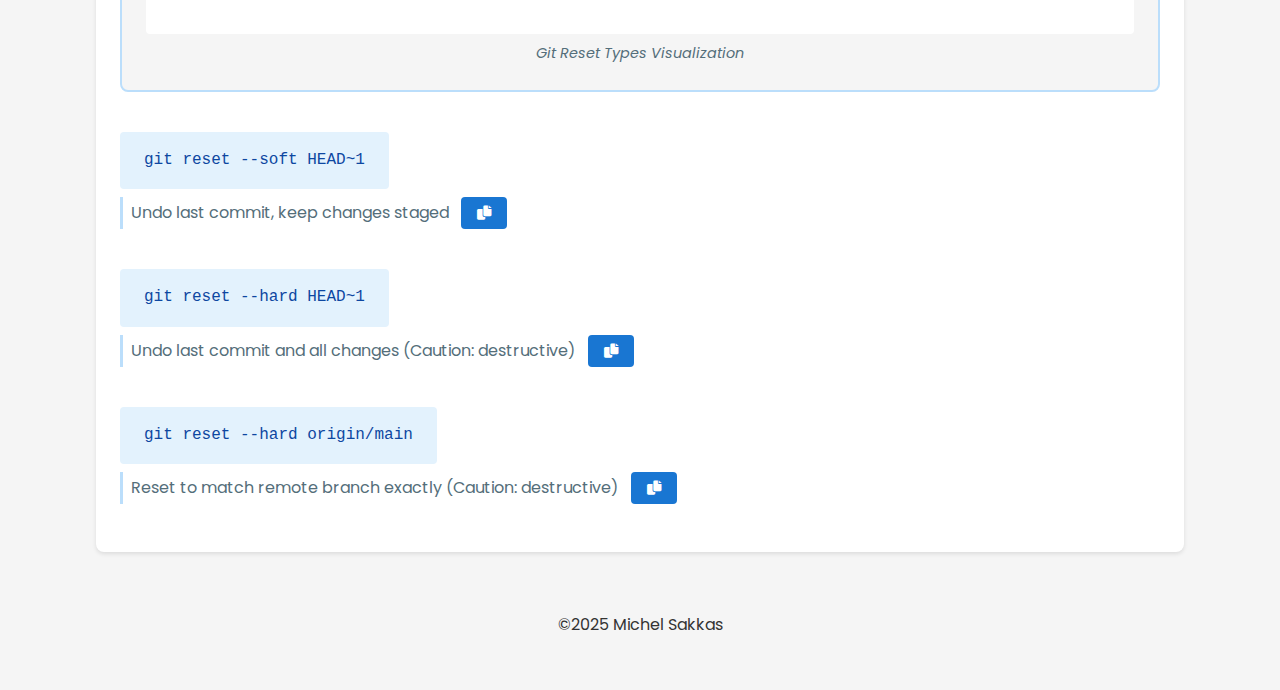
==== commit 11d3545c: "Footer Added" ====
--- a/index.html
+++ b/index.html
@@ -321,6 +321,11 @@
       </div>
     </div>
 
-    <script type="module" src="js/main.js"></script>
+    <script src="js/utils.js"></script>
+    <script src="js/theme.js"></script>
+    <script src="js/search.js"></script>
+    <script src="js/navigation.js"></script>
+    <script src="js/clipboard.js"></script>
+    <script src="js/main.js"></script>
   </body>
 </html>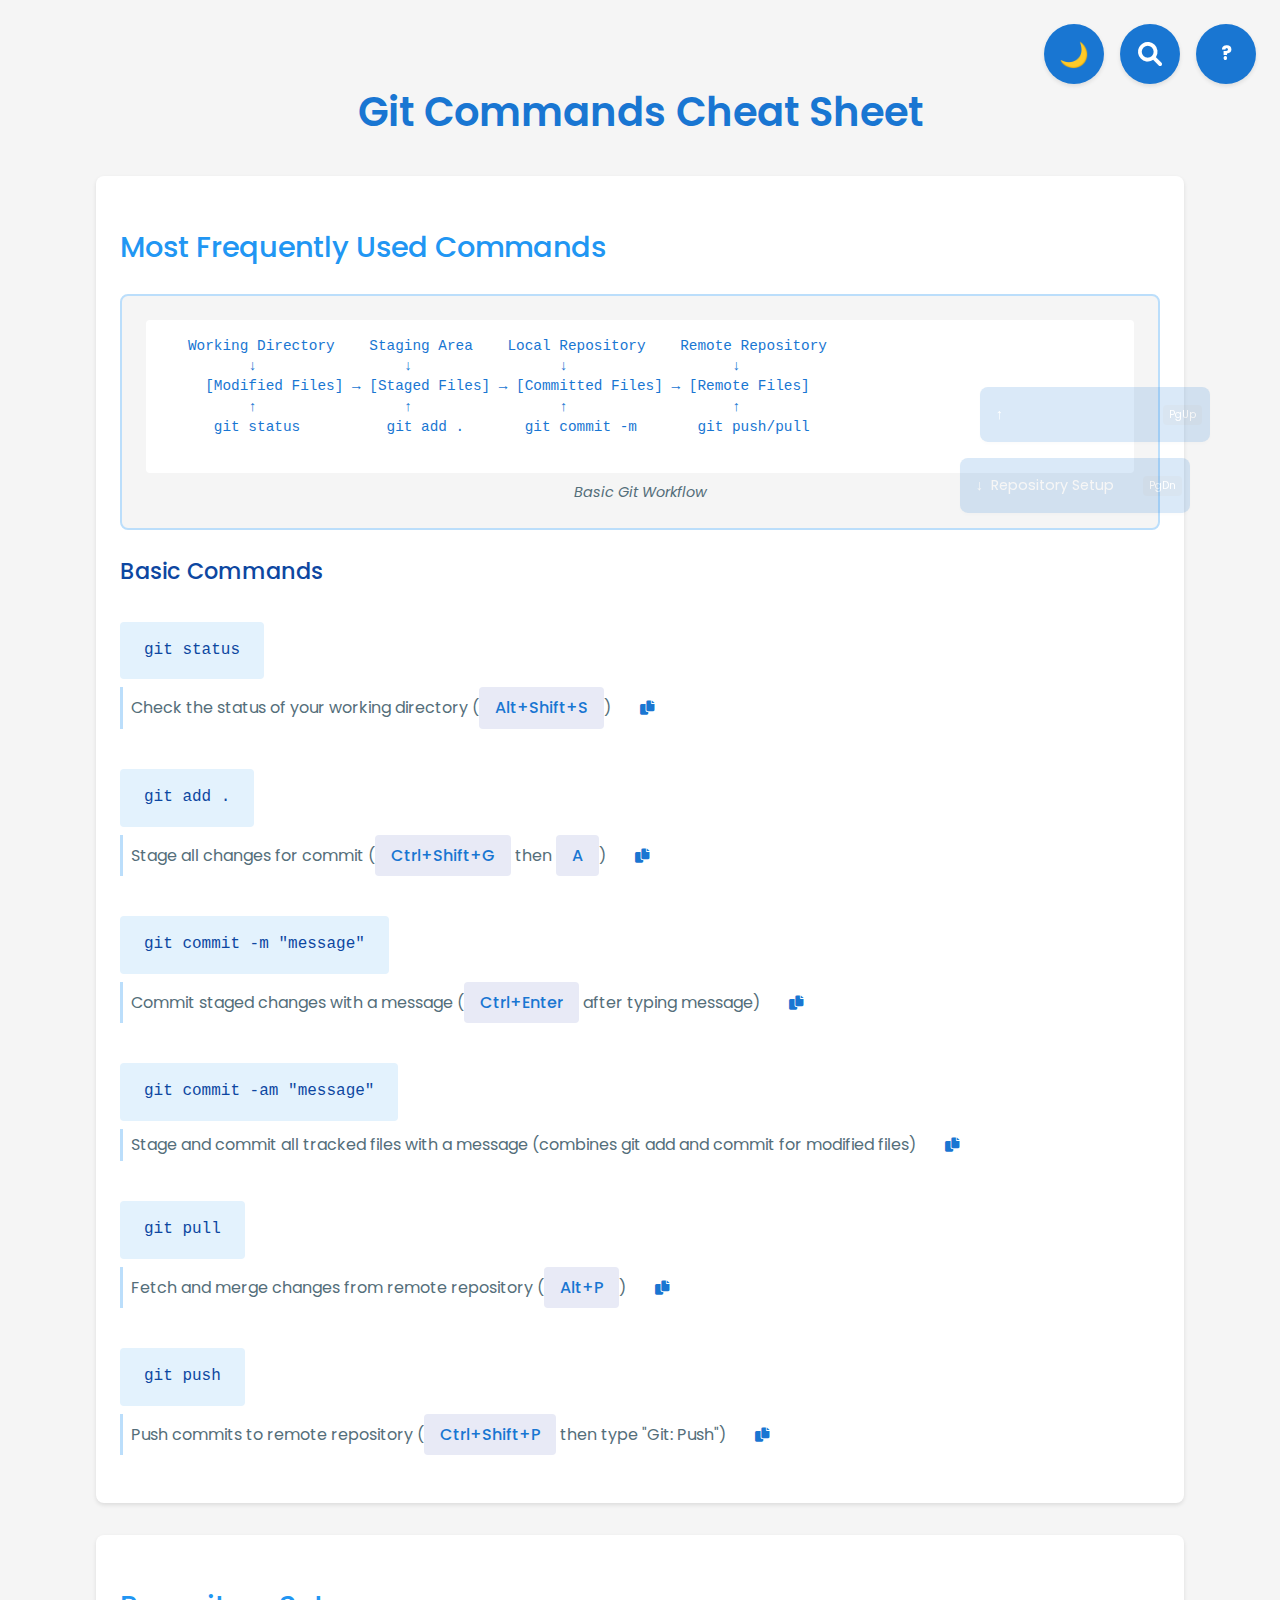
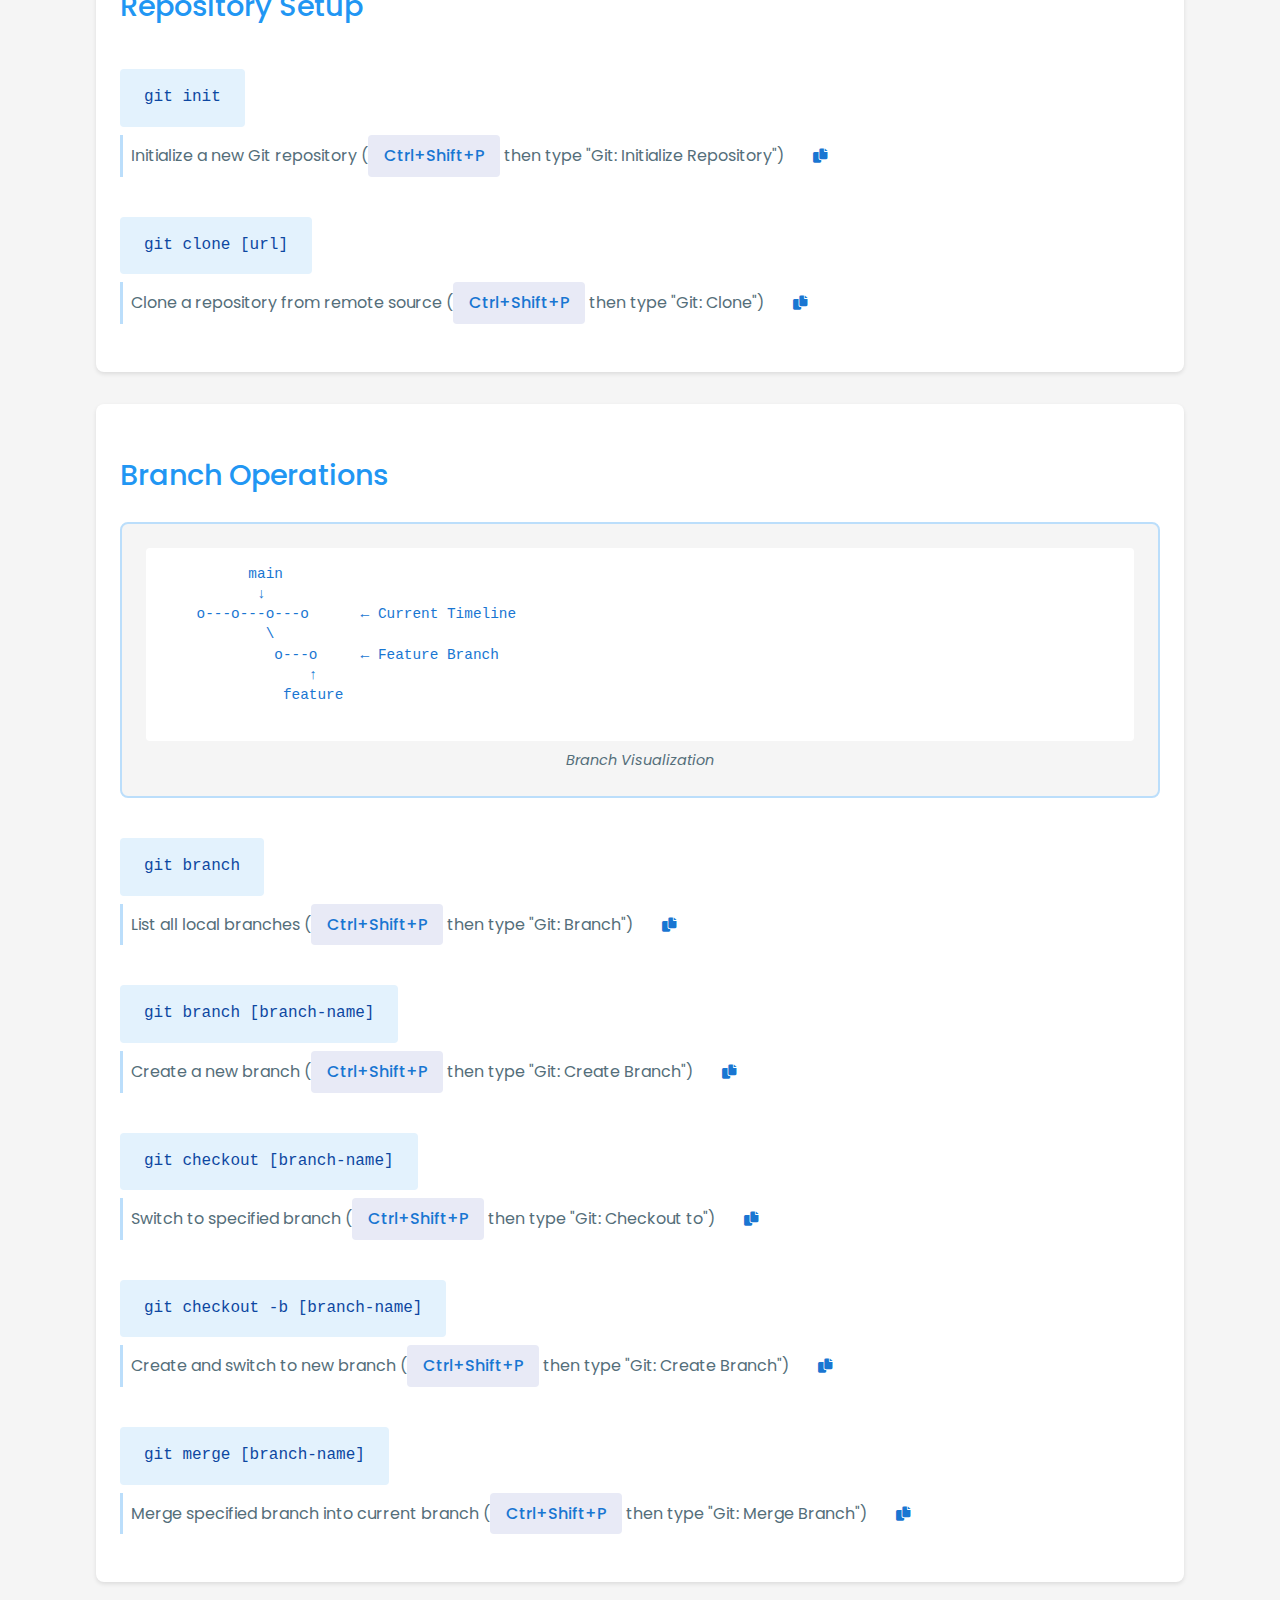
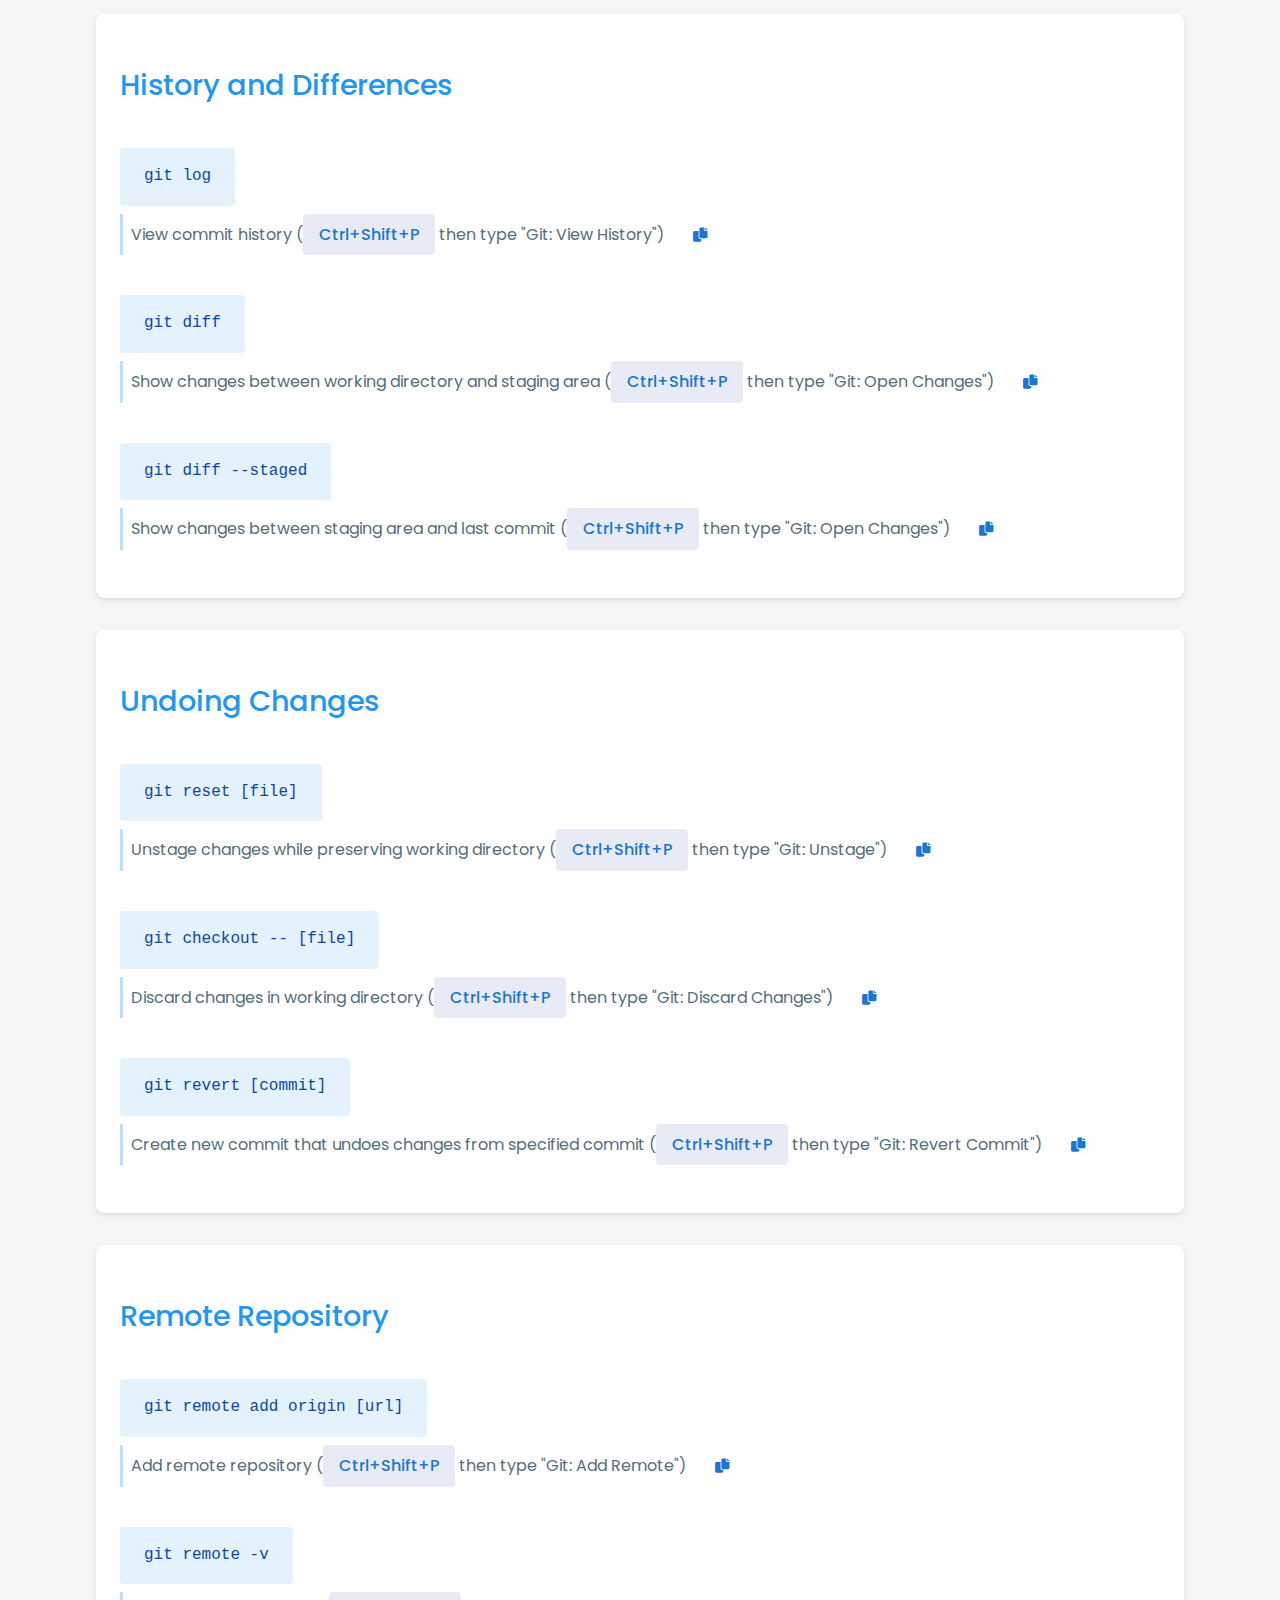
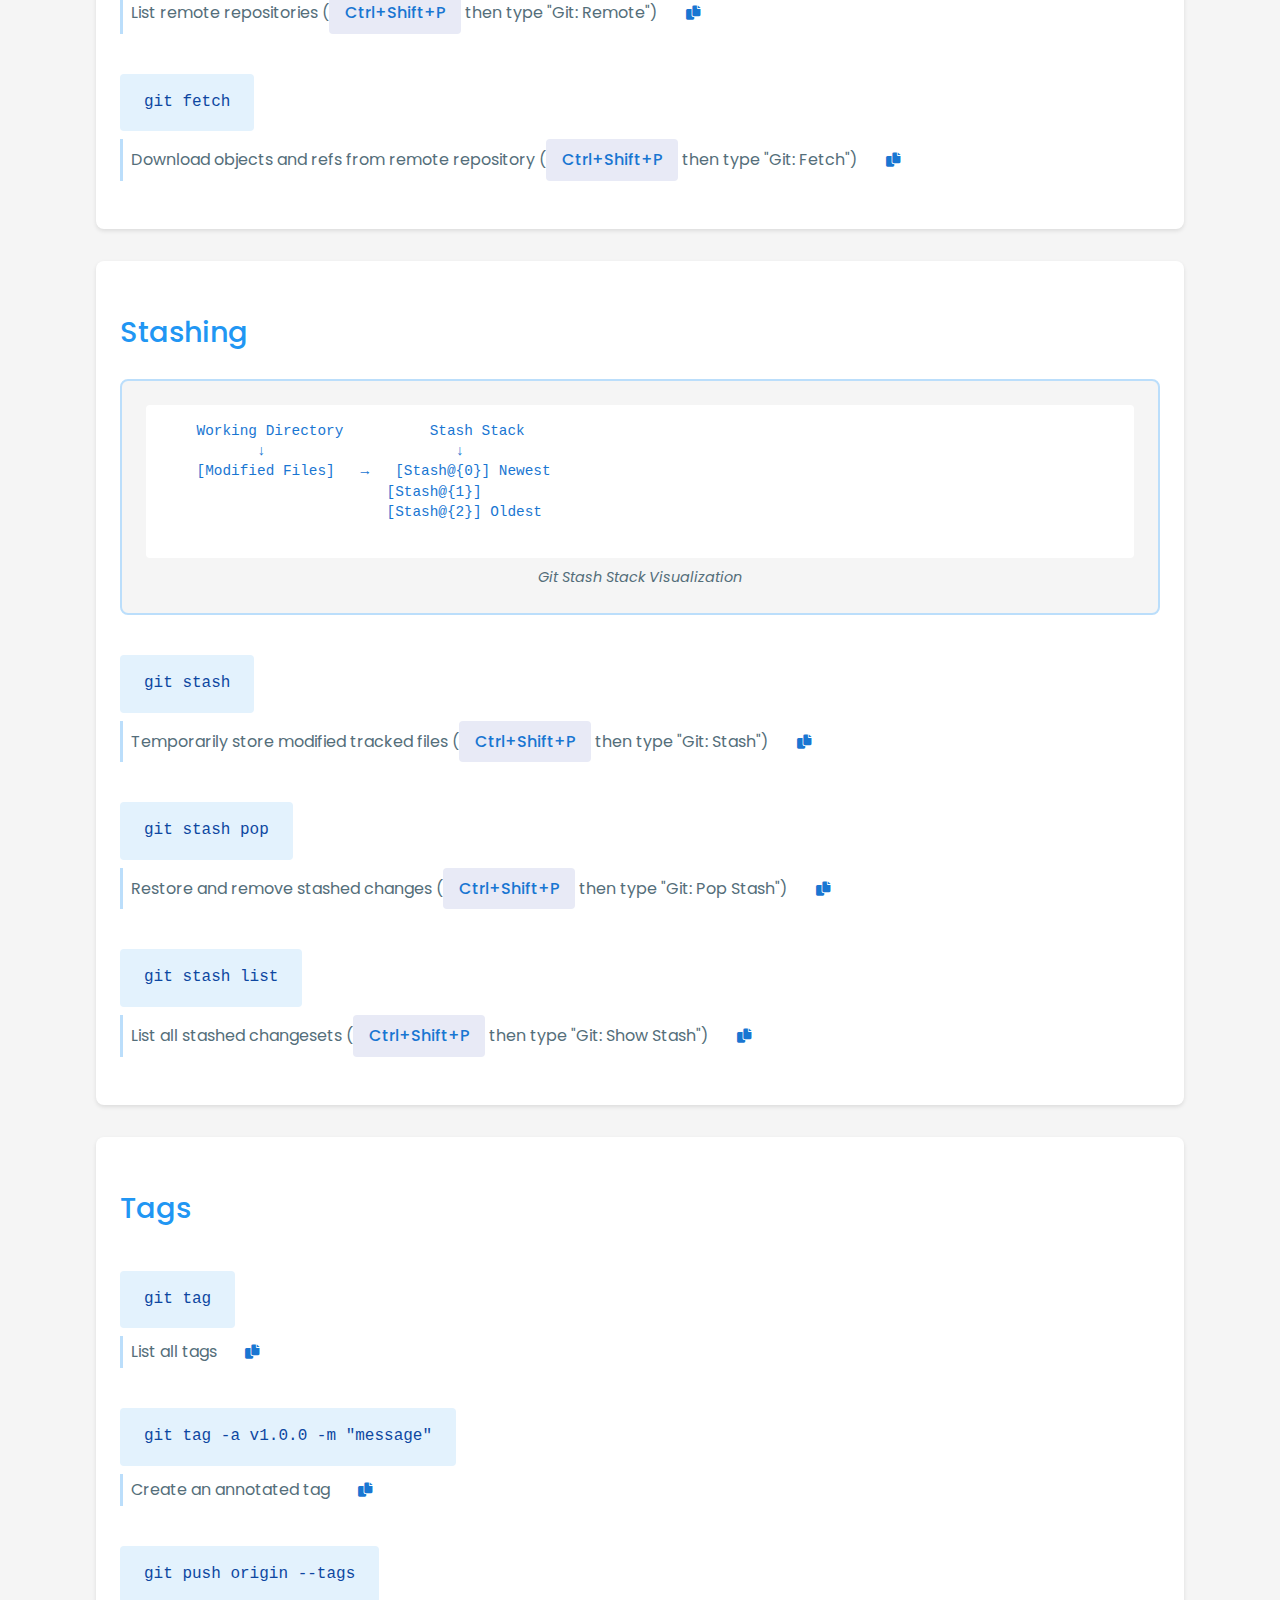
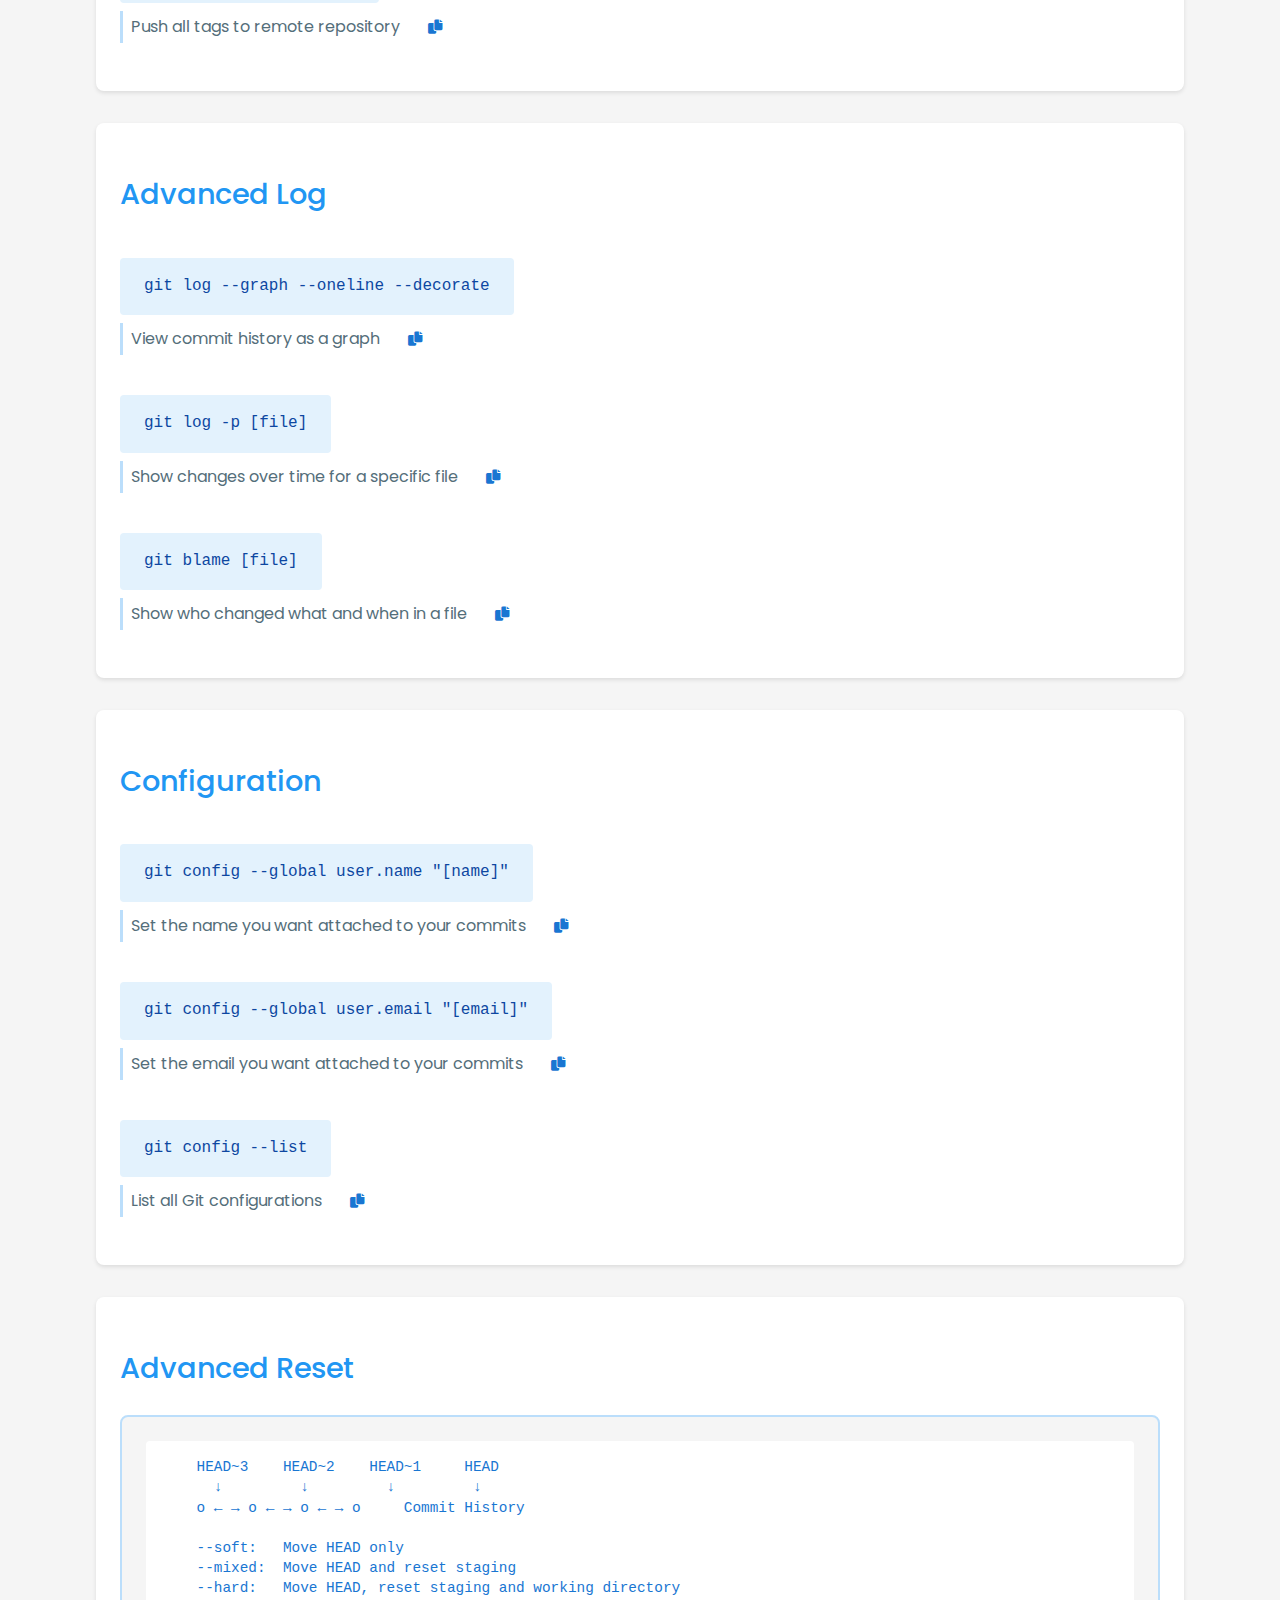
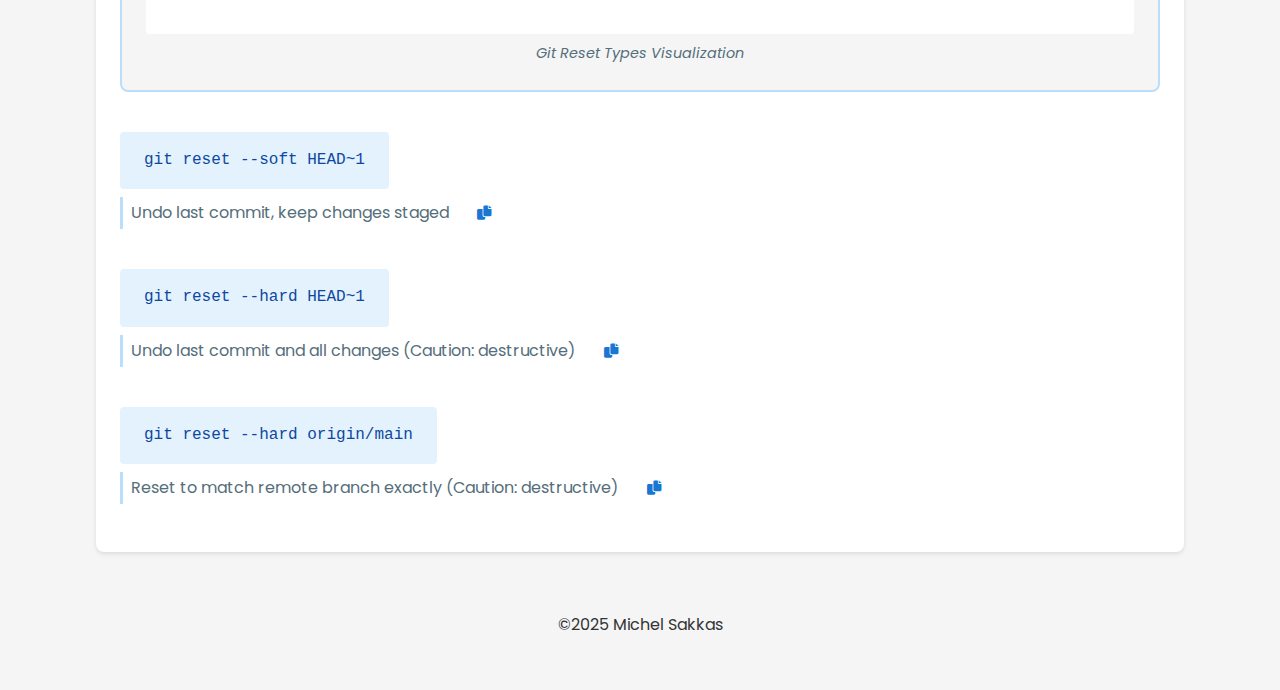
==== commit 332045b7: "Fix documentation page: Add back button, fix section loading, add content" ====
--- a/index.html
+++ b/index.html
@@ -10,6 +10,7 @@
     <link rel="icon" href="data:image/svg+xml,<svg xmlns=%22http://www.w3.org/2000/svg%22 viewBox=%220 0 100 100%22><text y=%22.9em%22 font-size=%2290%22>⚡</text></svg>" />
     <!-- Add Font Awesome for icons -->
     <link rel="stylesheet" href="https://cdnjs.cloudflare.com/ajax/libs/font-awesome/6.0.0/css/all.min.css" />
+  </head>
   <body class="theme-blue">
     <div class="button-wrapper">
       <button class="theme-toggle" onclick="toggleTheme()" aria-label="Toggle dark mode">🌙</button>
@@ -20,6 +21,7 @@
           <button id="clearSearch" aria-label="Clear search"><i class="fas fa-times"></i></button>
         </div>
       </div>
+      <a href="documentation.html" class="help-button" aria-label="Open documentation">?</a>
     </div>
     <button class="back-to-top" onclick="scrollToTop()" aria-label="Scroll to top">↑</button>
 
--- a/style.css
+++ b/style.css
@@ -1,4 +1,4 @@
-@import url('https://fonts.googleapis.com/css2?family=Poppins:wght@300;400;500;600;700&display=swap');
+@import url("https://fonts.googleapis.com/css2?family=Poppins:wght@300;400;500;600;700&display=swap");
 
 :root {
   /* Colors */
@@ -12,28 +12,28 @@
   --command-bg: #e3f2fd;
   --shortcut-bg: #e8eaf6;
   --border-color: #bbdefb;
-  
+
   /* Shadows */
-  --shadow-sm: 0 1px 2px rgba(0,0,0,0.1);
-  --shadow-md: 0 2px 4px rgba(0,0,0,0.1);
-  --shadow-lg: 0 4px 8px rgba(0,0,0,0.15);
-  
+  --shadow-sm: 0 1px 2px rgba(0, 0, 0, 0.1);
+  --shadow-md: 0 2px 4px rgba(0, 0, 0, 0.1);
+  --shadow-lg: 0 4px 8px rgba(0, 0, 0, 0.15);
+
   /* Spacing */
   --space-xs: 0.5rem;
   --space-sm: 1rem;
   --space-md: 1.5rem;
   --space-lg: 2rem;
   --space-xl: 3rem;
-  
+
   /* Border Radius */
   --radius-sm: 4px;
   --radius-md: 8px;
   --radius-lg: 16px;
-  
+
   /* Transitions */
   --transition-fast: 0.2s ease;
   --transition-normal: 0.3s ease;
-  
+
   /* Layout */
   --container-width: 1200px;
   --container-padding: 2rem;
@@ -41,16 +41,16 @@
 
 /* Dark Theme */
 [data-theme="dark"] {
-  --bg-primary: #1a1a1a;
-  --bg-section: #2d2d2d;
-  --text-primary: #ffffff;
-  --text-secondary: #b0bec5;
-  --accent-primary: #f57c00;
-  --accent-secondary: #ff9800;
-  --accent-tertiary: #ffe0b2;
-  --command-bg: #3d2000;
-  --shortcut-bg: #4d2600;
-  --border-color: #ff9800;
+  --bg-primary: #202124;
+  --bg-section: #292b2f;
+  --text-primary: #e8eaed;
+  --text-secondary: #9aa0a6;
+  --accent-primary: #81c995;
+  --accent-secondary: #5bb974;
+  --accent-tertiary: #137333;
+  --command-bg: #2d2e31;
+  --shortcut-bg: #35363a;
+  --border-color: #5f6368;
 }
 
 * {
@@ -60,7 +60,7 @@
 }
 
 body {
-  font-family: 'Poppins', sans-serif;
+  font-family: "Poppins", sans-serif;
   line-height: 1.6;
   background-color: var(--bg-primary);
   color: var(--text-primary);
@@ -89,7 +89,7 @@
   height: 60px;
   border-radius: 50%;
   cursor: pointer;
-  font-family: 'Poppins', sans-serif;
+  font-family: "Poppins", sans-serif;
   font-weight: 500;
   font-size: 1.5rem;
   transition: all var(--transition-normal);
@@ -103,6 +103,14 @@
   background: var(--accent-secondary);
   transform: translateY(-2px);
   box-shadow: var(--shadow-lg);
+}
+
+[data-theme="dark"] .theme-toggle {
+  background: #1976d2;
+}
+
+[data-theme="dark"] .theme-toggle:hover {
+  background: #2196f3;
 }
 
 /* Search Container */
@@ -162,7 +170,7 @@
   border: none;
   background: transparent;
   color: var(--text-primary);
-  font-family: 'Poppins', sans-serif;
+  font-family: "Poppins", sans-serif;
   width: 100%;
   font-size: 1rem;
 }
@@ -287,9 +295,9 @@
 
 /* Copy Button */
 .copy-btn {
-  background: var(--accent-primary);
+  background: transparent;
   border: none;
-  color: white;
+  color: var(--accent-primary);
   padding: var(--space-xs) var(--space-sm);
   border-radius: var(--radius-sm);
   cursor: pointer;
@@ -299,12 +307,12 @@
 }
 
 .copy-btn:hover {
-  background: var(--accent-secondary);
+  color: var(--accent-secondary);
   transform: translateY(-1px);
 }
 
 .copy-btn.copied {
-  background: #4caf50;
+  color: #4caf50;
 }
 
 /* Visual Diagrams */
@@ -349,23 +357,47 @@
 }
 
 .nav-indicator {
+  position: relative;
   background: var(--accent-primary);
   color: white;
   padding: var(--space-sm);
   border-radius: var(--radius-md);
   font-size: 0.9rem;
-  opacity: 0;
+  opacity: 0.16;
   transform: translateX(20px);
-  transition: all var(--transition-normal);
+  transition: opacity 0.3s ease, transform 0.3s ease;
   display: flex;
   align-items: center;
   gap: var(--space-xs);
   box-shadow: var(--shadow-md);
+  cursor: pointer;
+  min-width: 200px;
+  user-select: none;
+}
+
+.nav-indicator:hover {
+  opacity: 1;
 }
 
 .nav-indicator.visible {
-  opacity: 0.9;
   transform: translateX(0);
+}
+
+.section-name {
+  flex: 1;
+  white-space: nowrap;
+  overflow: hidden;
+  text-overflow: ellipsis;
+  margin-right: 60px;
+}
+
+.key-hint {
+  position: absolute;
+  right: 8px;
+  font-size: 10px;
+  background: rgba(0, 0, 0, 0.2);
+  padding: 2px 6px;
+  border-radius: 4px;
 }
 
 /* Responsive Design */
@@ -538,6 +570,39 @@
   }
 }
 
+/* Help Button */
+.help-button {
+  width: 60px;
+  height: 60px;
+  border-radius: 50%;
+  background: var(--accent-primary);
+  color: white;
+  border: none;
+  cursor: pointer;
+  font-size: 1.2rem;
+  font-weight: bold;
+  box-shadow: var(--shadow-md);
+  transition: all var(--transition-normal);
+  display: flex;
+  align-items: center;
+  justify-content: center;
+  text-decoration: none;
+}
+
+.help-button:hover {
+  background: var(--accent-secondary);
+  transform: translateY(-2px);
+  box-shadow: var(--shadow-lg);
+}
+
+@media (max-width: 768px) {
+  .help-button {
+    width: 45px;
+    height: 45px;
+    font-size: 1.1rem;
+  }
+}
+
 /* Landscape mode */
 @media (max-height: 500px) and (orientation: landscape) {
   .section-nav {
@@ -557,4 +622,4 @@
   .command-section {
     margin-bottom: var(--space-sm);
   }
-}+}
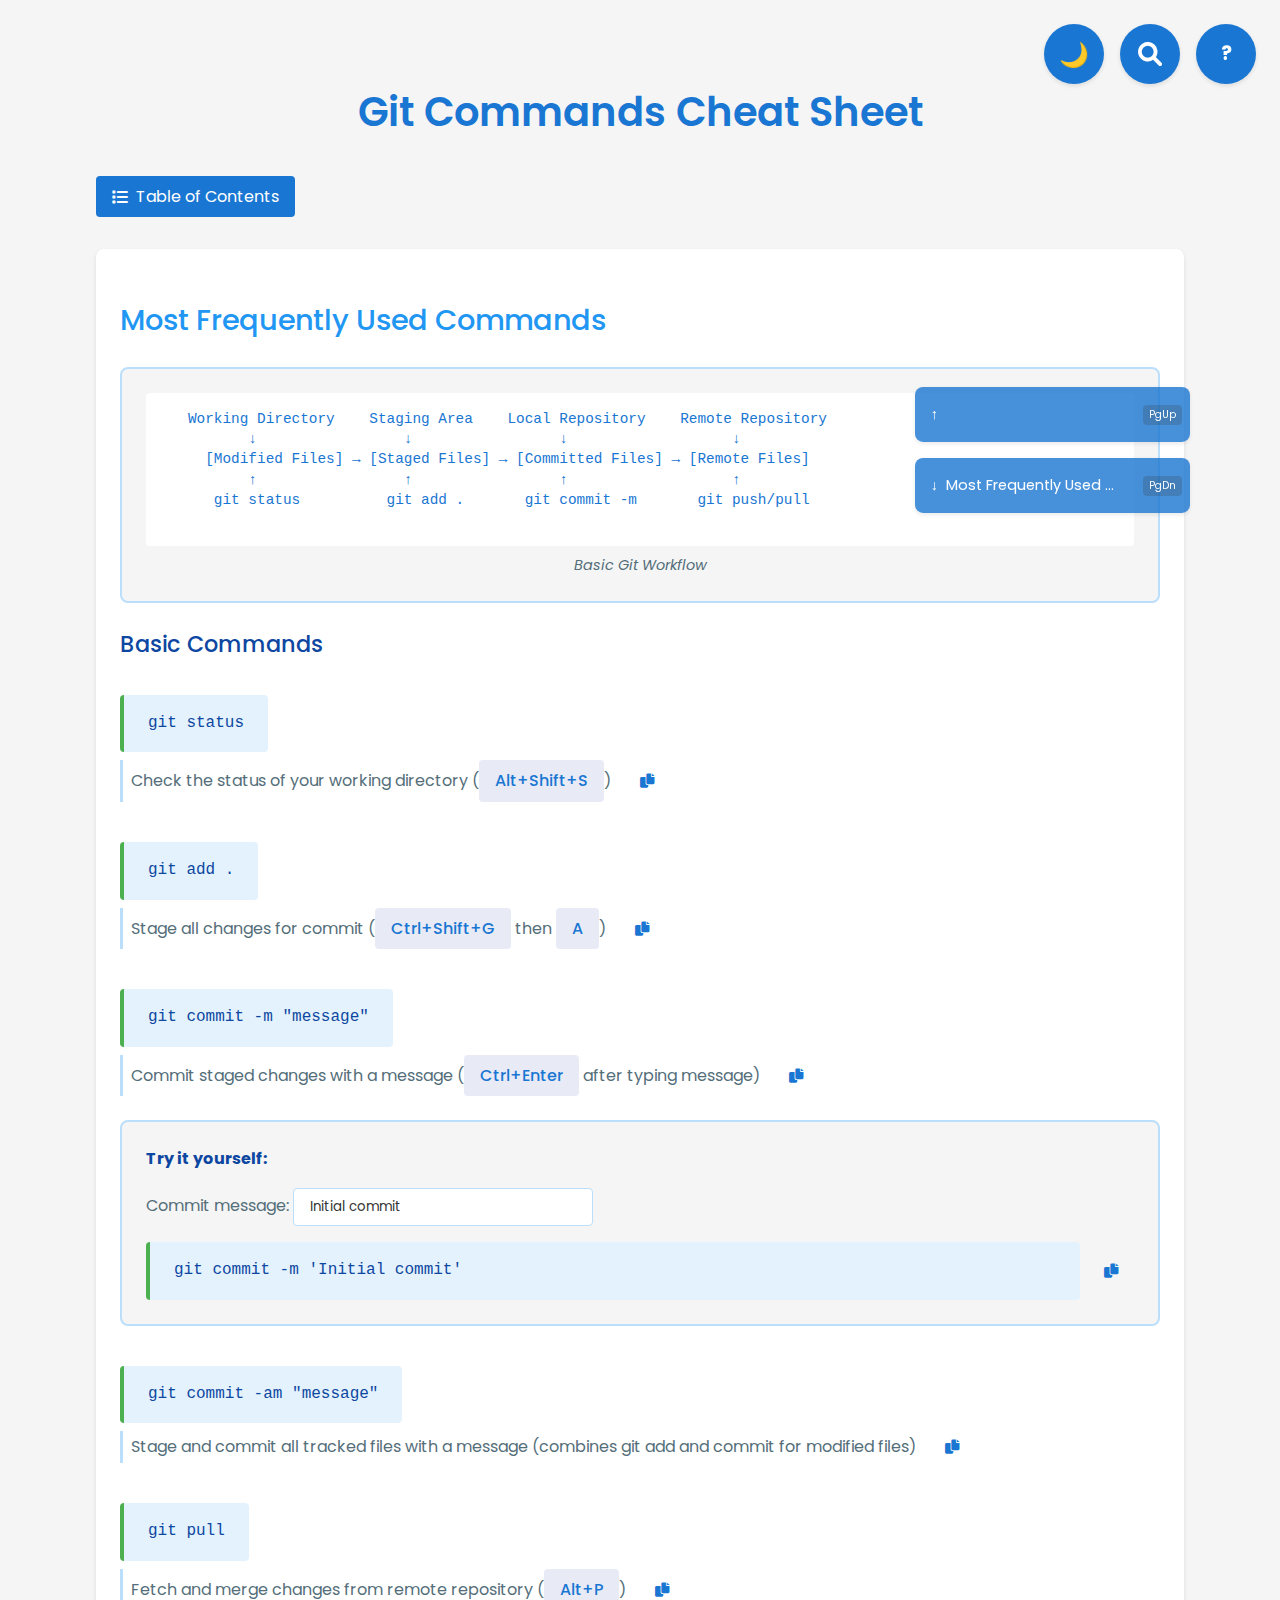
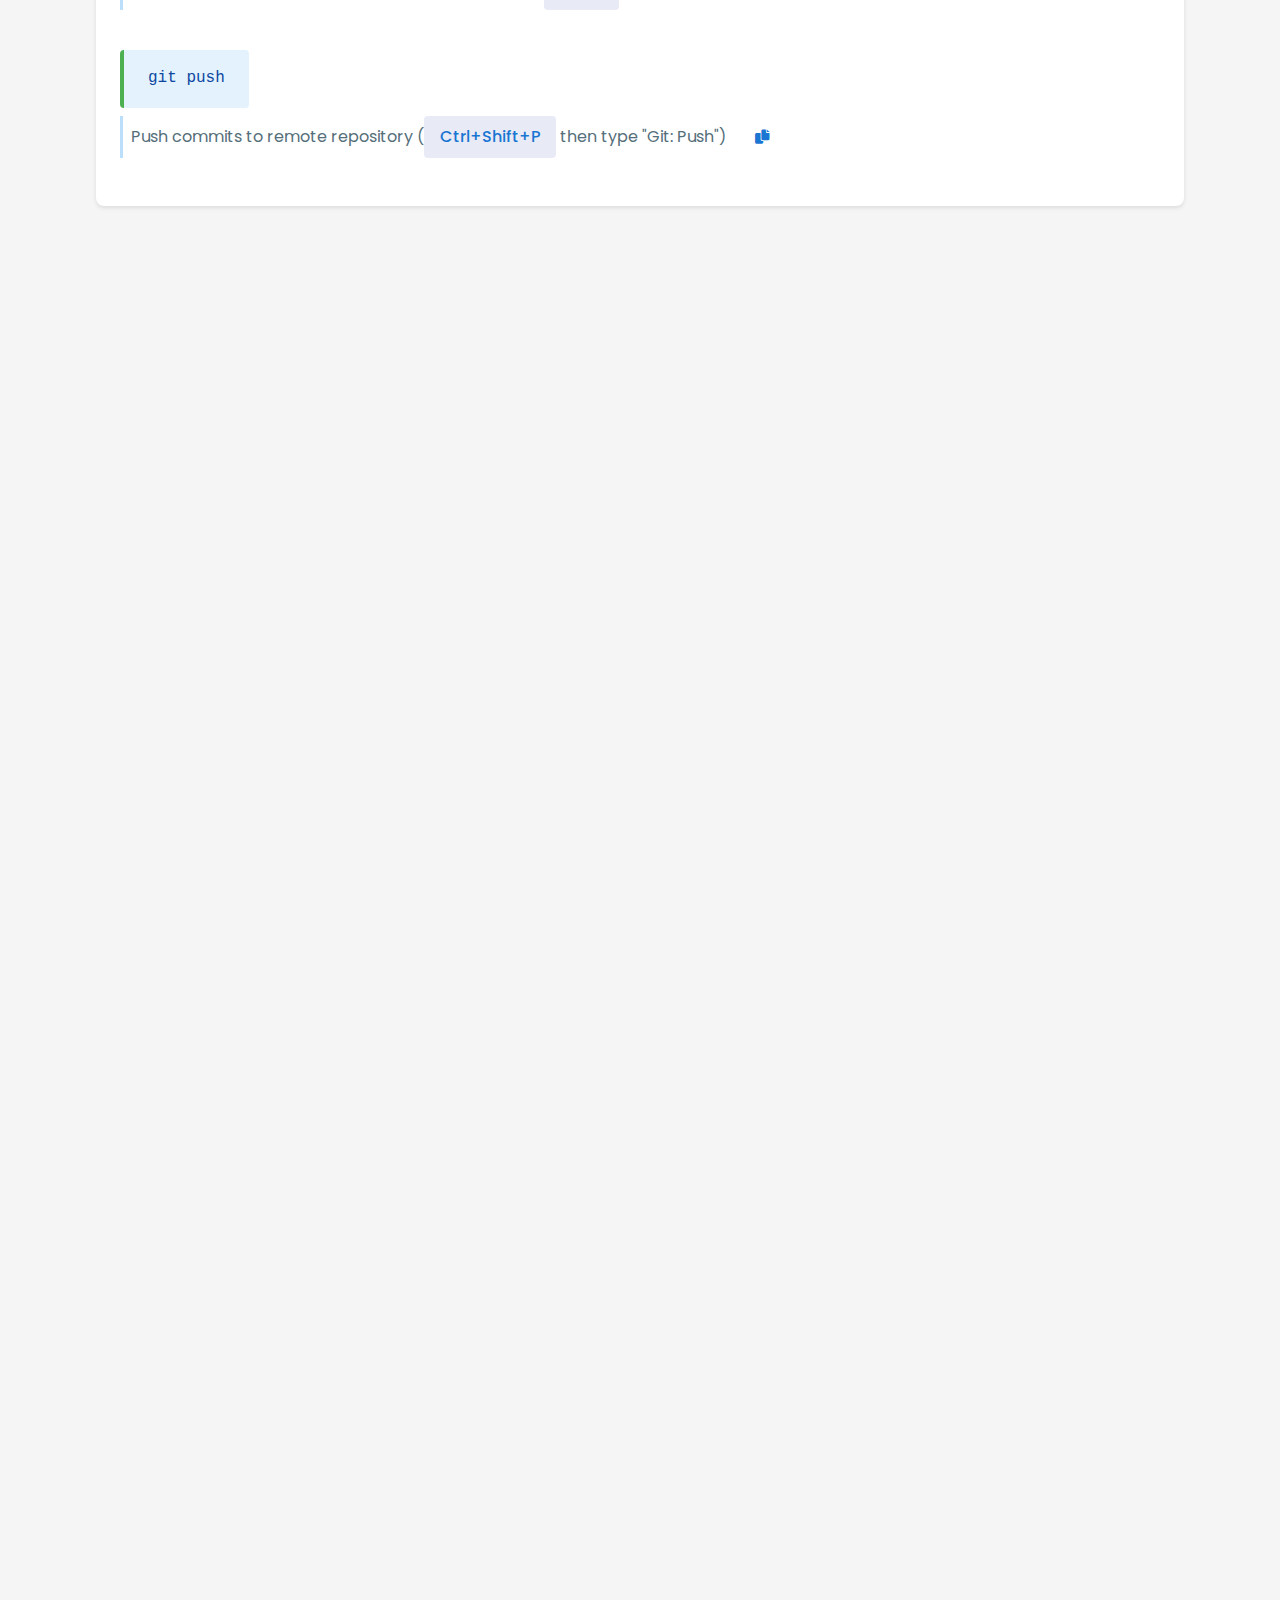
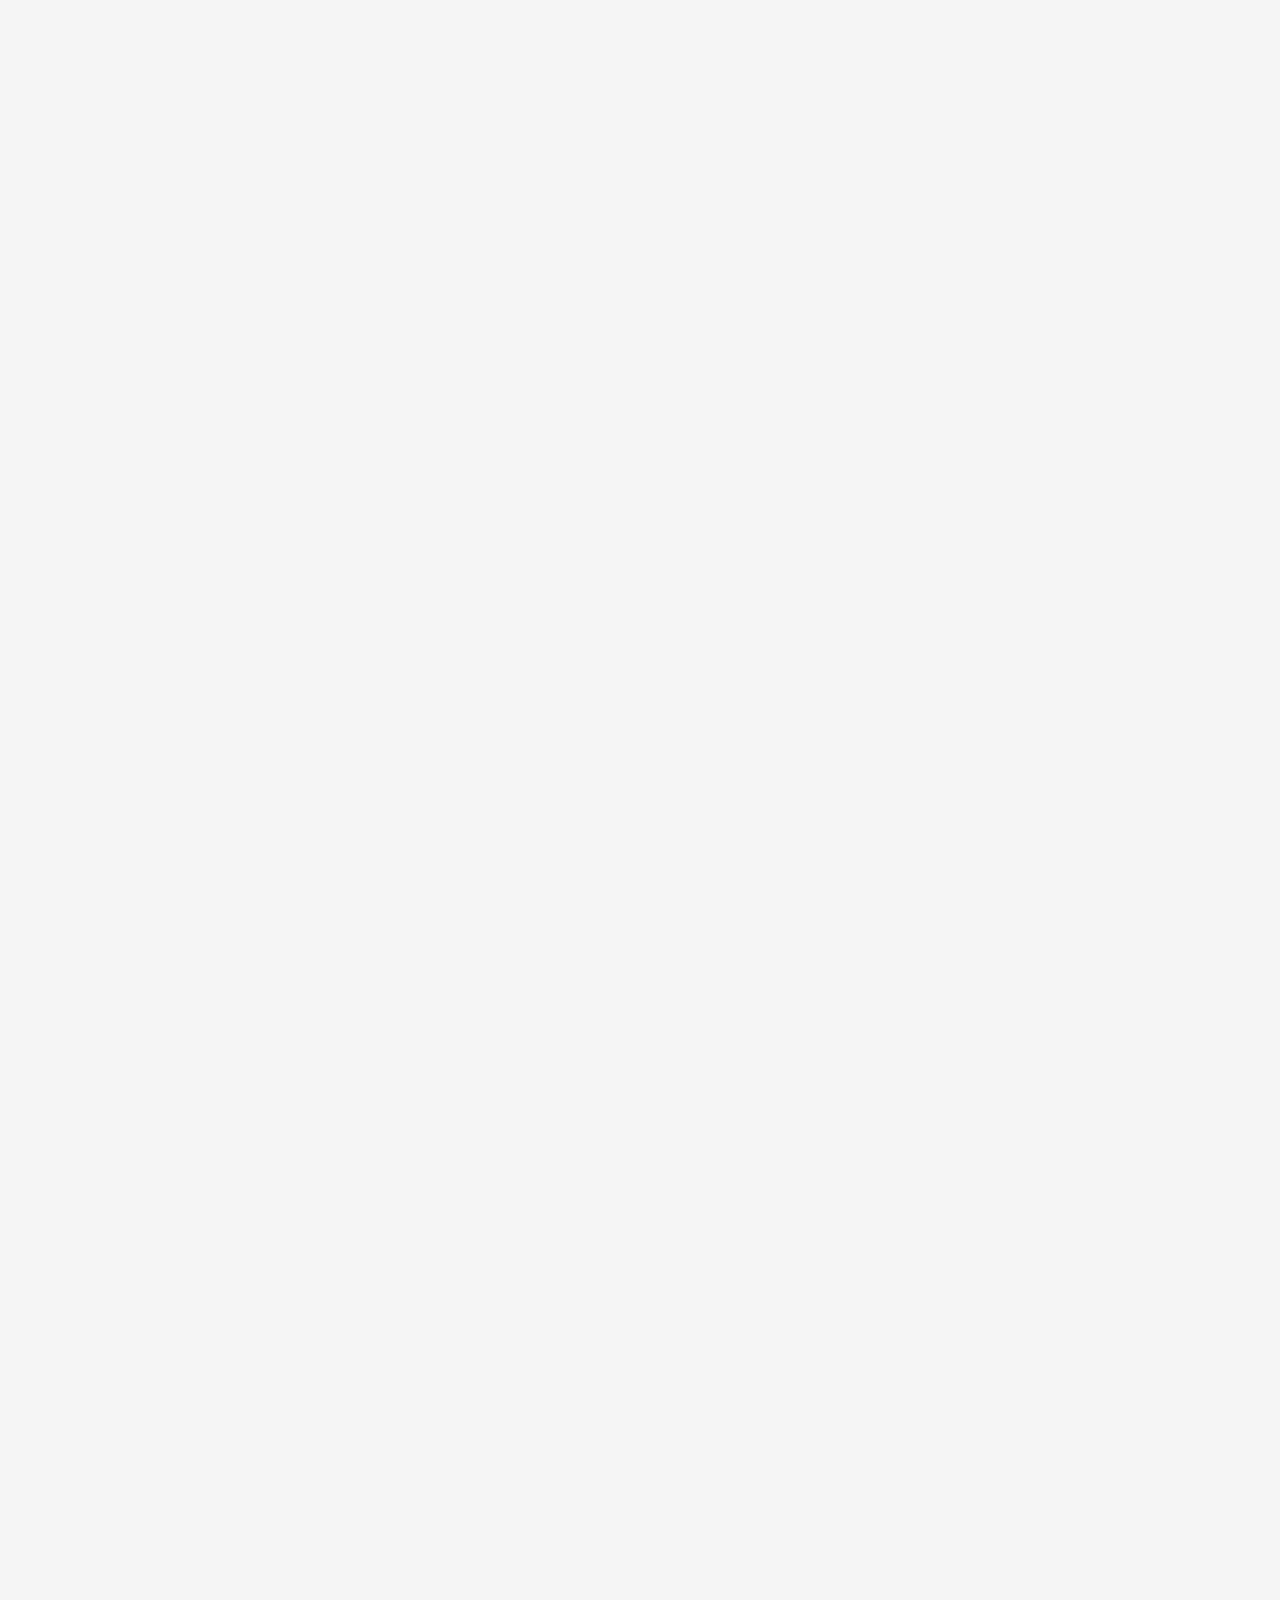
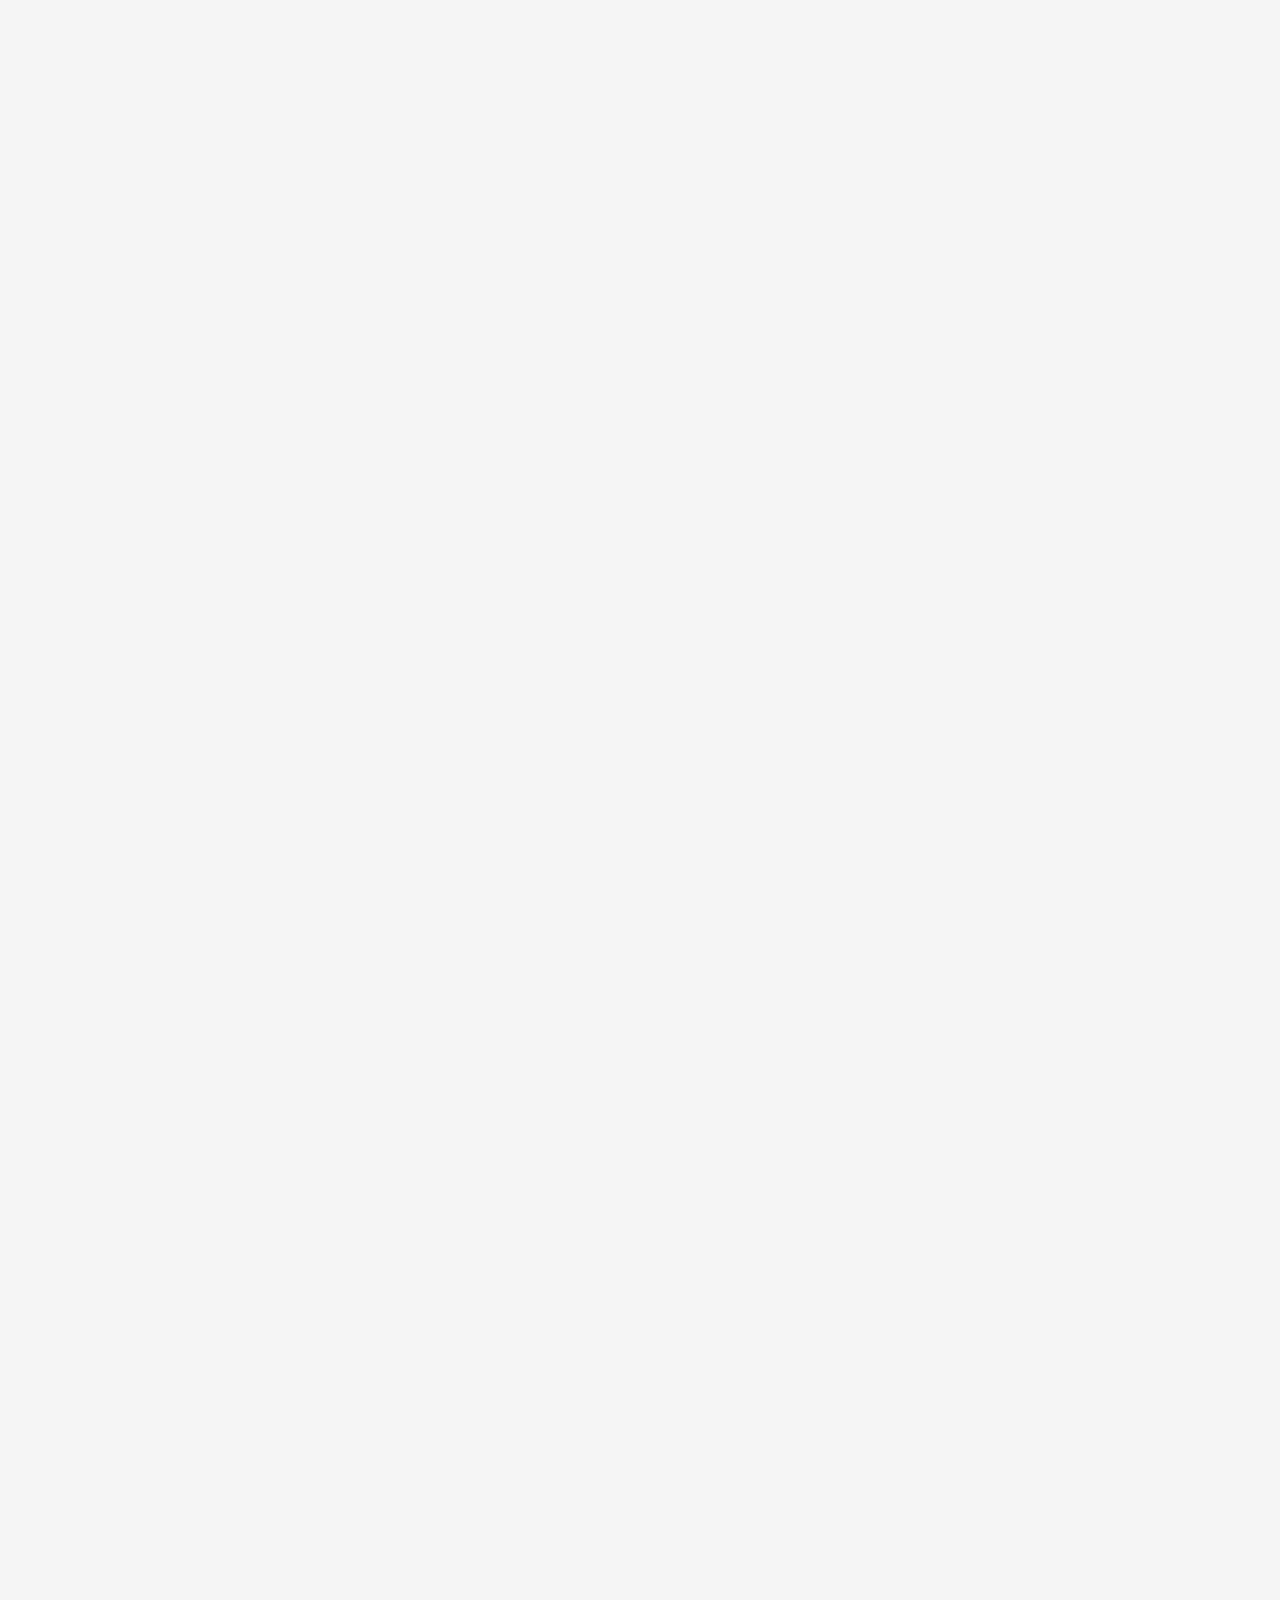
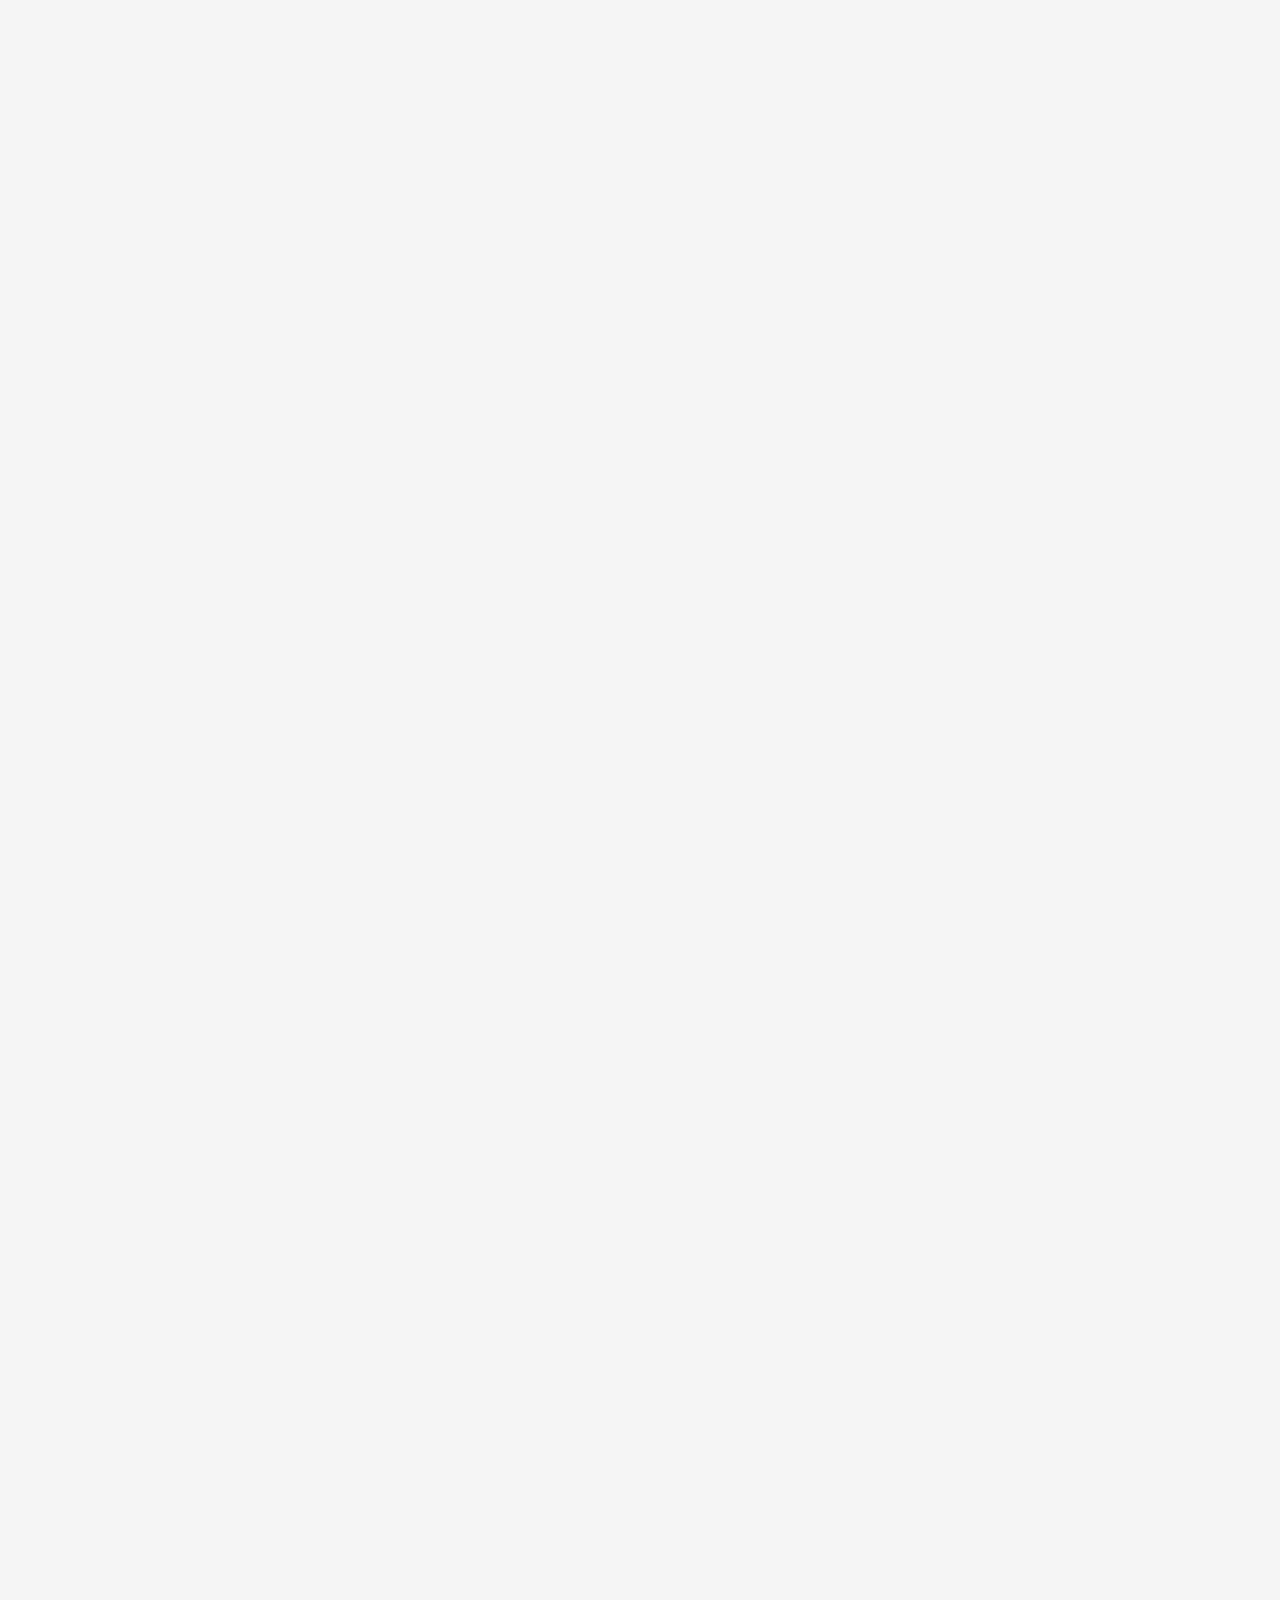
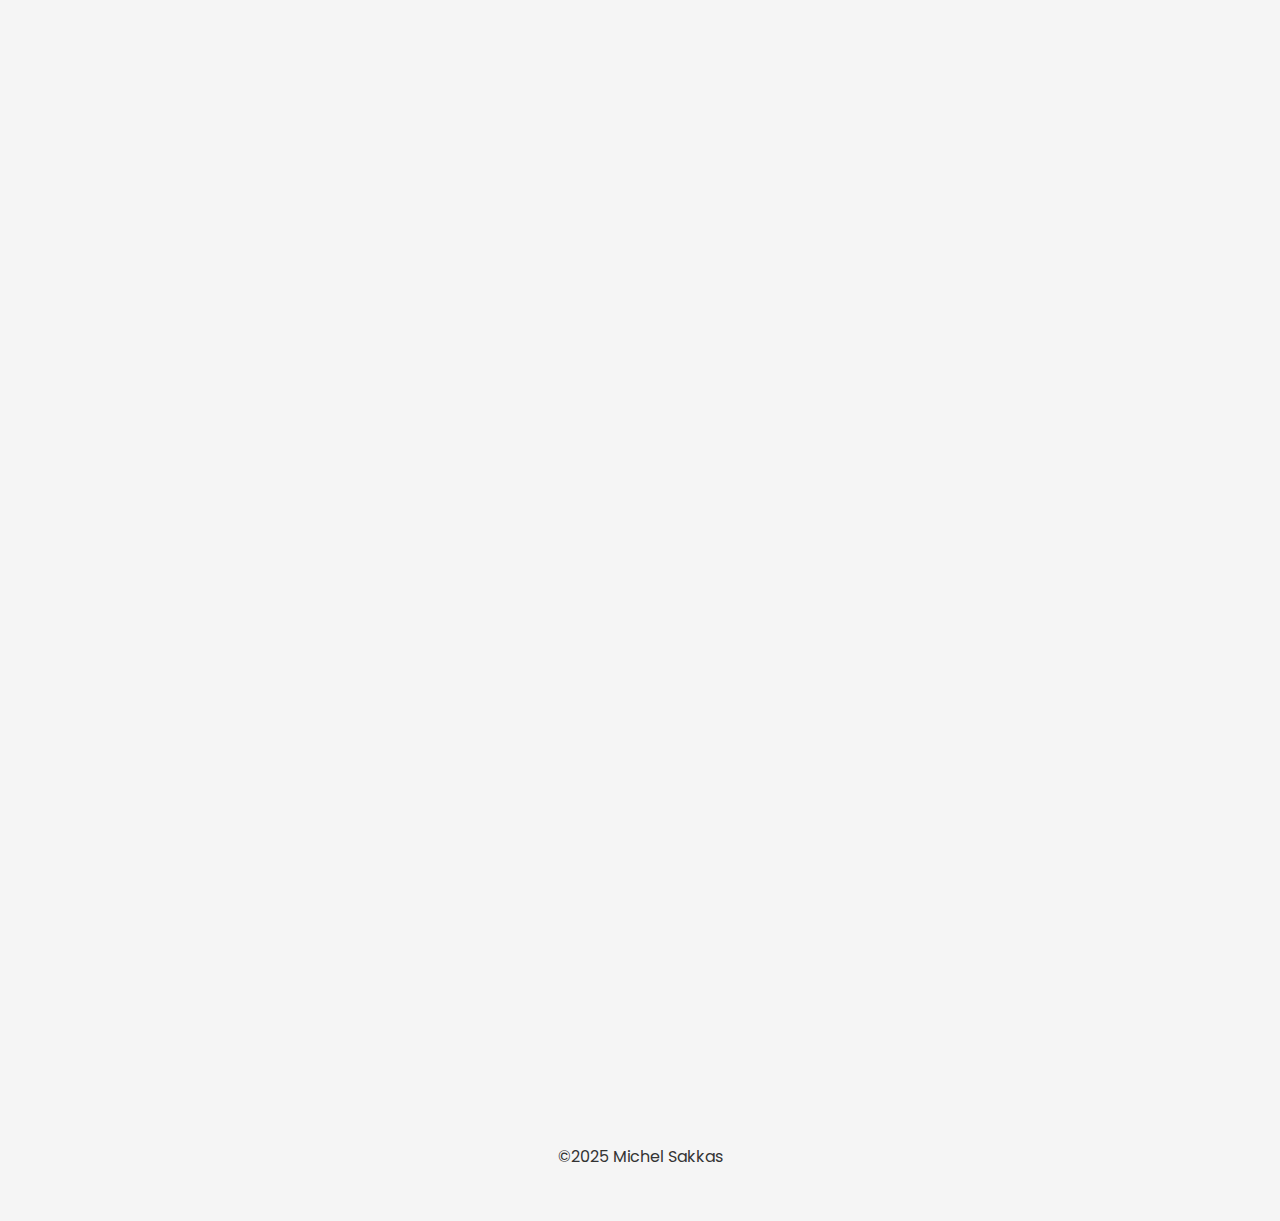
==== commit 6e2e4356: "Refactoring 1" ====
--- a/index.html
+++ b/index.html
@@ -7,9 +7,13 @@
     <meta name="keywords" content="git, commands, cheat sheet, git tutorial, version control, git basics, git guide, git reference" />
     <title>Git Commands Cheat Sheet</title>
     <link rel="stylesheet" href="style.css" />
+    <link rel="stylesheet" href="enhancements.css" />
     <link rel="icon" href="data:image/svg+xml,<svg xmlns=%22http://www.w3.org/2000/svg%22 viewBox=%220 0 100 100%22><text y=%22.9em%22 font-size=%2290%22>⚡</text></svg>" />
     <!-- Add Font Awesome for icons -->
     <link rel="stylesheet" href="https://cdnjs.cloudflare.com/ajax/libs/font-awesome/6.0.0/css/all.min.css" />
+    <!-- PWA Support -->
+    <link rel="manifest" href="/manifest.json">
+    <meta name="theme-color" content="#1976d2">
   </head>
   <body class="theme-blue">
     <div class="button-wrapper">
@@ -40,7 +44,14 @@
 
     <h1>Git Commands Cheat Sheet</h1>
 
-    <div class="command-section">
+    <div class="toc-container">
+      <button class="toc-toggle" aria-expanded="false" aria-controls="tableOfContents">
+        <i class="fas fa-list"></i> Table of Contents
+      </button>
+      <div id="tableOfContents" class="toc-content" hidden></div>
+    </div>
+
+    <div class="command-section" data-category="basic">
       <h2>Most Frequently Used Commands</h2>
 
       <div class="visual-diagram">
@@ -70,6 +81,20 @@
         <button class="copy-btn" aria-label="Copy command"><i class="fas fa-copy"></i></button>
       </div>
 
+      <div class="interactive-example" data-template="git commit -m '{message}'">
+        <h4>Try it yourself:</h4>
+        <div class="inputs-container">
+          <label>
+            Commit message:
+            <input type="text" name="message" value="Initial commit">
+          </label>
+        </div>
+        <div class="example-output-container">
+          <div class="example-output command"></div>
+          <button class="copy-btn" aria-label="Copy command"><i class="fas fa-copy"></i></button>
+        </div>
+      </div>
+
       <div class="command">git commit -am "message"</div>
       <div class="description">Stage and commit all tracked files with a message (combines git add and commit for modified files)
         <button class="copy-btn" aria-label="Copy command"><i class="fas fa-copy"></i></button>
@@ -86,7 +111,7 @@
       </div>
     </div>
 
-    <div class="command-section">
+    <div class="command-section" data-category="basic">
       <h2>Repository Setup</h2>
 
       <div class="command">git init</div>
@@ -100,7 +125,7 @@
       </div>
     </div>
 
-    <div class="command-section">
+    <div class="command-section" data-category="branch">
       <h2>Branch Operations</h2>
 
       <div class="visual-diagram">
@@ -131,6 +156,20 @@
         <button class="copy-btn" aria-label="Copy command"><i class="fas fa-copy"></i></button>
       </div>
 
+      <div class="interactive-example" data-template="git checkout {branch}">
+        <h4>Try it yourself:</h4>
+        <div class="inputs-container">
+          <label>
+            Branch name:
+            <input type="text" name="branch" value="main">
+          </label>
+        </div>
+        <div class="example-output-container">
+          <div class="example-output command"></div>
+          <button class="copy-btn" aria-label="Copy command"><i class="fas fa-copy"></i></button>
+        </div>
+      </div>
+
       <div class="command">git checkout -b [branch-name]</div>
       <div class="description">Create and switch to new branch (<span class="shortcut">Ctrl+Shift+P</span> then type "Git: Create Branch")
         <button class="copy-btn" aria-label="Copy command"><i class="fas fa-copy"></i></button>
@@ -142,7 +181,7 @@
       </div>
     </div>
 
-    <div class="command-section">
+    <div class="command-section" data-category="history">
       <h2>History and Differences</h2>
 
       <div class="command">git log</div>
@@ -163,7 +202,7 @@
       </div>
     </div>
 
-    <div class="command-section">
+    <div class="command-section" data-category="undo">
       <h2>Undoing Changes</h2>
 
       <div class="command">git reset [file]</div>
@@ -184,7 +223,7 @@
       </div>
     </div>
 
-    <div class="command-section">
+    <div class="command-section" data-category="remote">
       <h2>Remote Repository</h2>
 
       <div class="command">git remote add origin [url]</div>
@@ -204,7 +243,7 @@
       </div>
     </div>
 
-    <div class="command-section">
+    <div class="command-section" data-category="basic">
       <h2>Stashing</h2>
 
       <div class="visual-diagram">
@@ -234,7 +273,7 @@
       </div>
     </div>
 
-    <div class="command-section">
+    <div class="command-section" data-category="basic">
       <h2>Tags</h2>
 
       <div class="command">git tag</div>
@@ -253,7 +292,7 @@
       </div>
     </div>
 
-    <div class="command-section">
+    <div class="command-section" data-category="history">
       <h2>Advanced Log</h2>
 
       <div class="command">git log --graph --oneline --decorate</div>
@@ -272,7 +311,7 @@
       </div>
     </div>
 
-    <div class="command-section">
+    <div class="command-section" data-category="basic">
       <h2>Configuration</h2>
 
       <div class="command">git config --global user.name "[name]"</div>
@@ -291,7 +330,7 @@
       </div>
     </div>
 
-    <div class="command-section">
+    <div class="command-section" data-category="undo">
       <h2>Advanced Reset</h2>
 
       <div class="visual-diagram">
@@ -328,6 +367,11 @@
     <script src="js/search.js"></script>
     <script src="js/navigation.js"></script>
     <script src="js/clipboard.js"></script>
+    <script src="js/errorHandling.js"></script>
+    <script src="js/lazyLoading.js"></script>
+    <script src="js/tableOfContents.js"></script>
+    <script src="js/commandNavigation.js"></script>
+    <script src="js/interactiveExamples.js"></script>
     <script src="js/main.js"></script>
   </body>
 </html>--- a/enhancements.css
+++ b/enhancements.css
@@ -0,0 +1,208 @@
+/* Lazy Loading Animation */
+.command-section {
+  opacity: 0;
+  transform: translateY(20px);
+  transition: opacity 0.5s ease, transform 0.5s ease;
+}
+
+.command-section.section-visible {
+  opacity: 1;
+  transform: translateY(0);
+}
+
+/* Table of Contents */
+.toc-container {
+  position: relative;
+  margin: var(--space-md) 0 var(--space-lg);
+}
+
+.toc-toggle {
+  background: var(--accent-primary);
+  color: white;
+  border: none;
+  padding: var(--space-xs) var(--space-sm);
+  border-radius: var(--radius-sm);
+  cursor: pointer;
+  font-family: "Poppins", sans-serif;
+  font-size: 1rem;
+  transition: all var(--transition-normal);
+  display: flex;
+  align-items: center;
+  gap: var(--space-xs);
+}
+
+.toc-toggle:hover {
+  background: var(--accent-secondary);
+}
+
+.toc-content {
+  position: absolute;
+  top: 100%;
+  left: 0;
+  background: var(--bg-section);
+  border-radius: var(--radius-md);
+  box-shadow: var(--shadow-lg);
+  padding: var(--space-md);
+  z-index: 100;
+  width: 300px;
+  max-height: 400px;
+  overflow-y: auto;
+  opacity: 0;
+  transform: translateY(-10px);
+  transition: opacity 0.3s ease, transform 0.3s ease;
+}
+
+.toc-content.toc-visible {
+  opacity: 1;
+  transform: translateY(0);
+}
+
+.toc-content ul {
+  list-style: none;
+  padding: 0;
+  margin: 0;
+}
+
+.toc-content li {
+  margin-bottom: var(--space-xs);
+}
+
+.toc-content a {
+  color: var(--text-primary);
+  text-decoration: none;
+  display: block;
+  padding: var(--space-xs);
+  border-radius: var(--radius-sm);
+  transition: all var(--transition-normal);
+}
+
+.toc-content a.active {
+  background: var(--accent-primary);
+  color: white;
+  font-weight: 500;
+}
+
+/* Improve navigation indicators */
+.nav-indicator {
+  position: relative;
+  background: var(--accent-primary);
+  color: white;
+  padding: var(--space-sm);
+  border-radius: var(--radius-md);
+  font-size: 0.9rem;
+  opacity: 0.16;
+  transform: translateX(20px);
+  transition: opacity 0.3s ease, transform 0.3s ease;
+  display: flex;
+  align-items: center;
+  gap: var(--space-xs);
+  box-shadow: var(--shadow-md);
+  cursor: pointer;
+  min-width: 200px;
+  user-select: none;
+  z-index: 90; /* Lower than TOC but higher than content */
+}
+
+.nav-indicator:hover {
+  opacity: 1;
+  transform: translateX(0);
+}
+
+.nav-indicator.visible {
+  opacity: 0.8;
+  transform: translateX(0);
+}
+
+/* Command Categories */
+.command-section[data-category="basic"] .command {
+  border-left: 4px solid #4caf50;
+}
+
+.command-section[data-category="branch"] .command {
+  border-left: 4px solid #ff9800;
+}
+
+.command-section[data-category="remote"] .command {
+  border-left: 4px solid #9c27b0;
+}
+
+.command-section[data-category="history"] .command {
+  border-left: 4px solid #2196f3;
+}
+
+.command-section[data-category="undo"] .command {
+  border-left: 4px solid #f44336;
+}
+
+.category-indicator {
+  display: inline-block;
+  padding: 2px 8px;
+  border-radius: 12px;
+  font-size: 0.8rem;
+  margin-left: 8px;
+  color: white;
+}
+
+.category-basic { background-color: #4caf50; }
+.category-branch { background-color: #ff9800; }
+.category-remote { background-color: #9c27b0; }
+.category-history { background-color: #2196f3; }
+.category-undo { background-color: #f44336; }
+
+/* Interactive Examples */
+.interactive-example {
+  background: var(--bg-primary);
+  border-radius: var(--radius-md);
+  padding: var(--space-md);
+  margin: var(--space-md) 0;
+  border: 2px solid var(--border-color);
+}
+
+.interactive-example h4 {
+  margin-top: 0;
+  margin-bottom: var(--space-sm);
+  color: var(--accent-tertiary);
+}
+
+.inputs-container {
+  margin-bottom: var(--space-sm);
+}
+
+.inputs-container label {
+  display: block;
+  margin-bottom: var(--space-xs);
+  color: var(--text-secondary);
+}
+
+.inputs-container input {
+  padding: var(--space-xs) var(--space-sm);
+  border: 1px solid var(--border-color);
+  border-radius: var(--radius-sm);
+  background: var(--bg-section);
+  color: var(--text-primary);
+  font-family: "Poppins", sans-serif;
+  width: 100%;
+  max-width: 300px;
+}
+
+.example-output-container {
+  display: flex;
+  align-items: center;
+}
+
+.example-output {
+  flex: 1;
+  margin: 0;
+}
+
+/* Responsive adjustments */
+@media (max-width: 768px) {
+  .toc-content {
+    width: 100%;
+    max-height: 300px;
+  }
+  
+  .interactive-example {
+    padding: var(--space-sm);
+  }
+}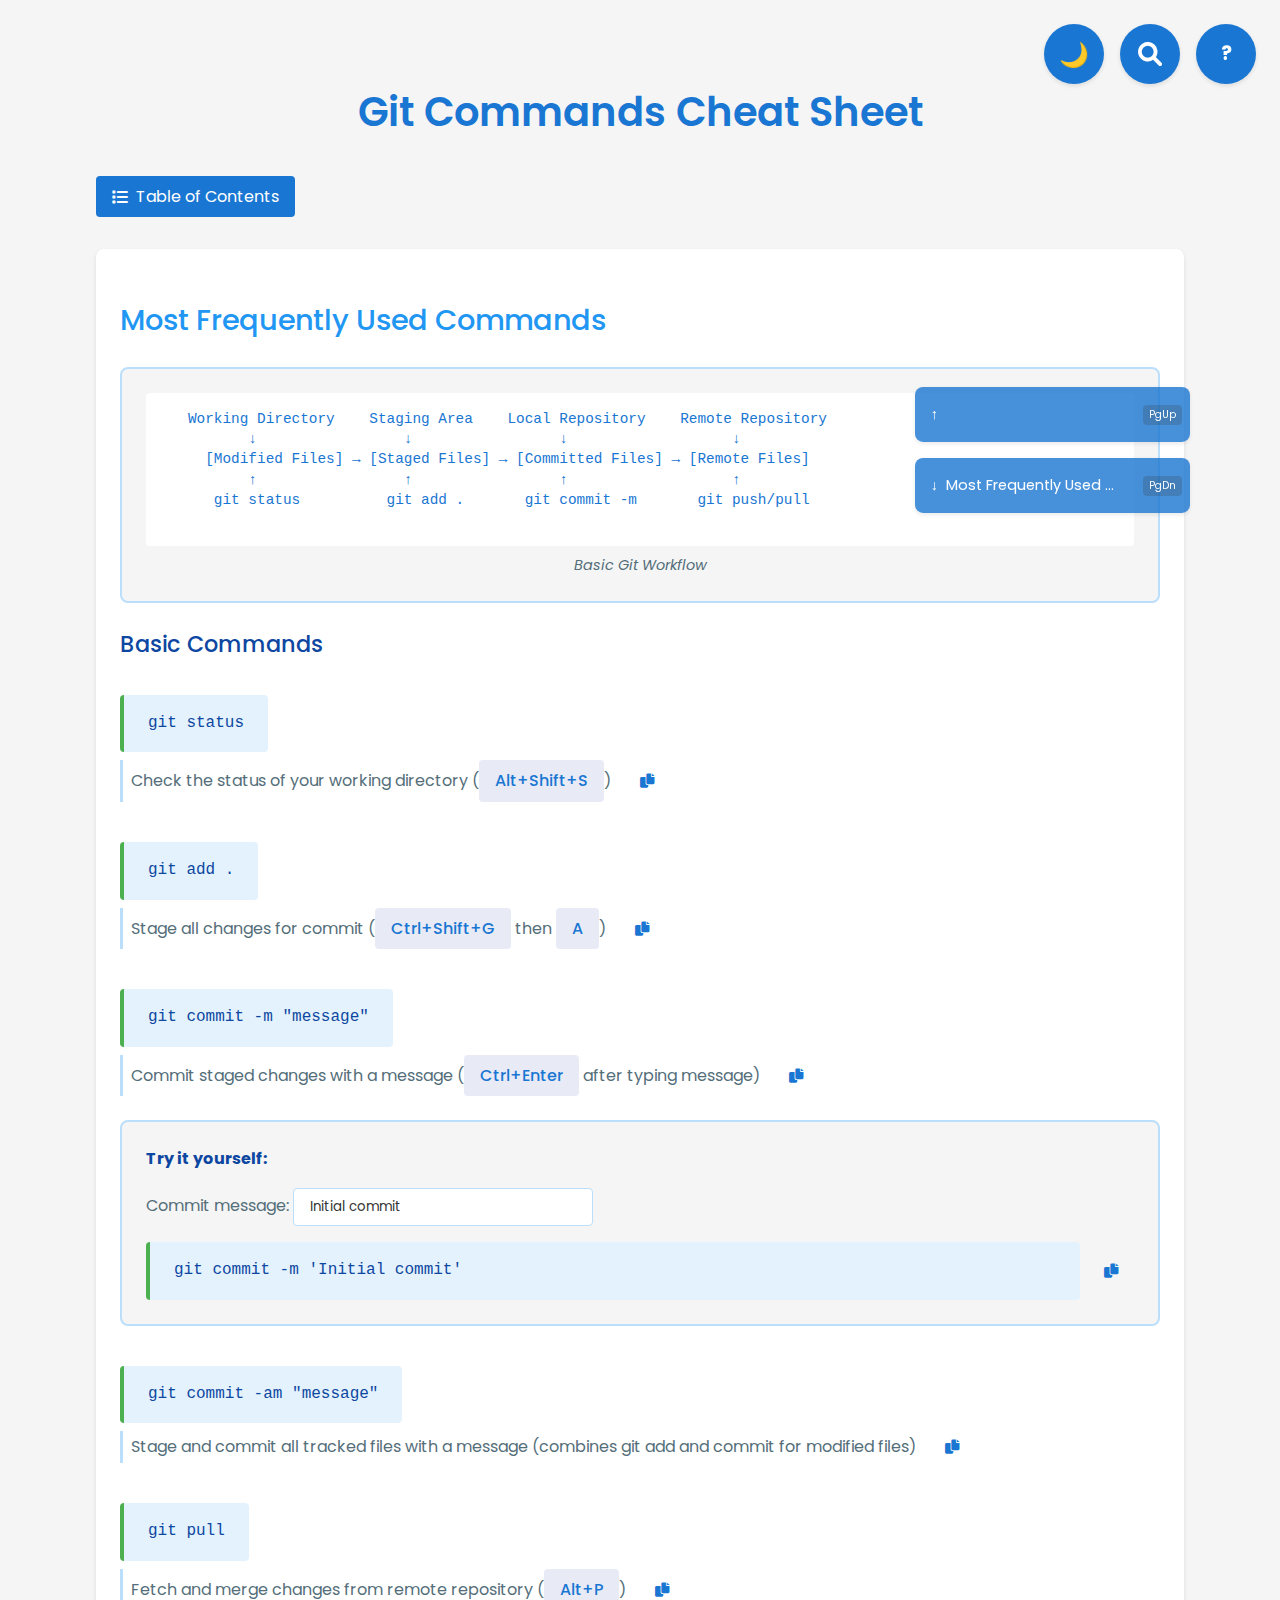
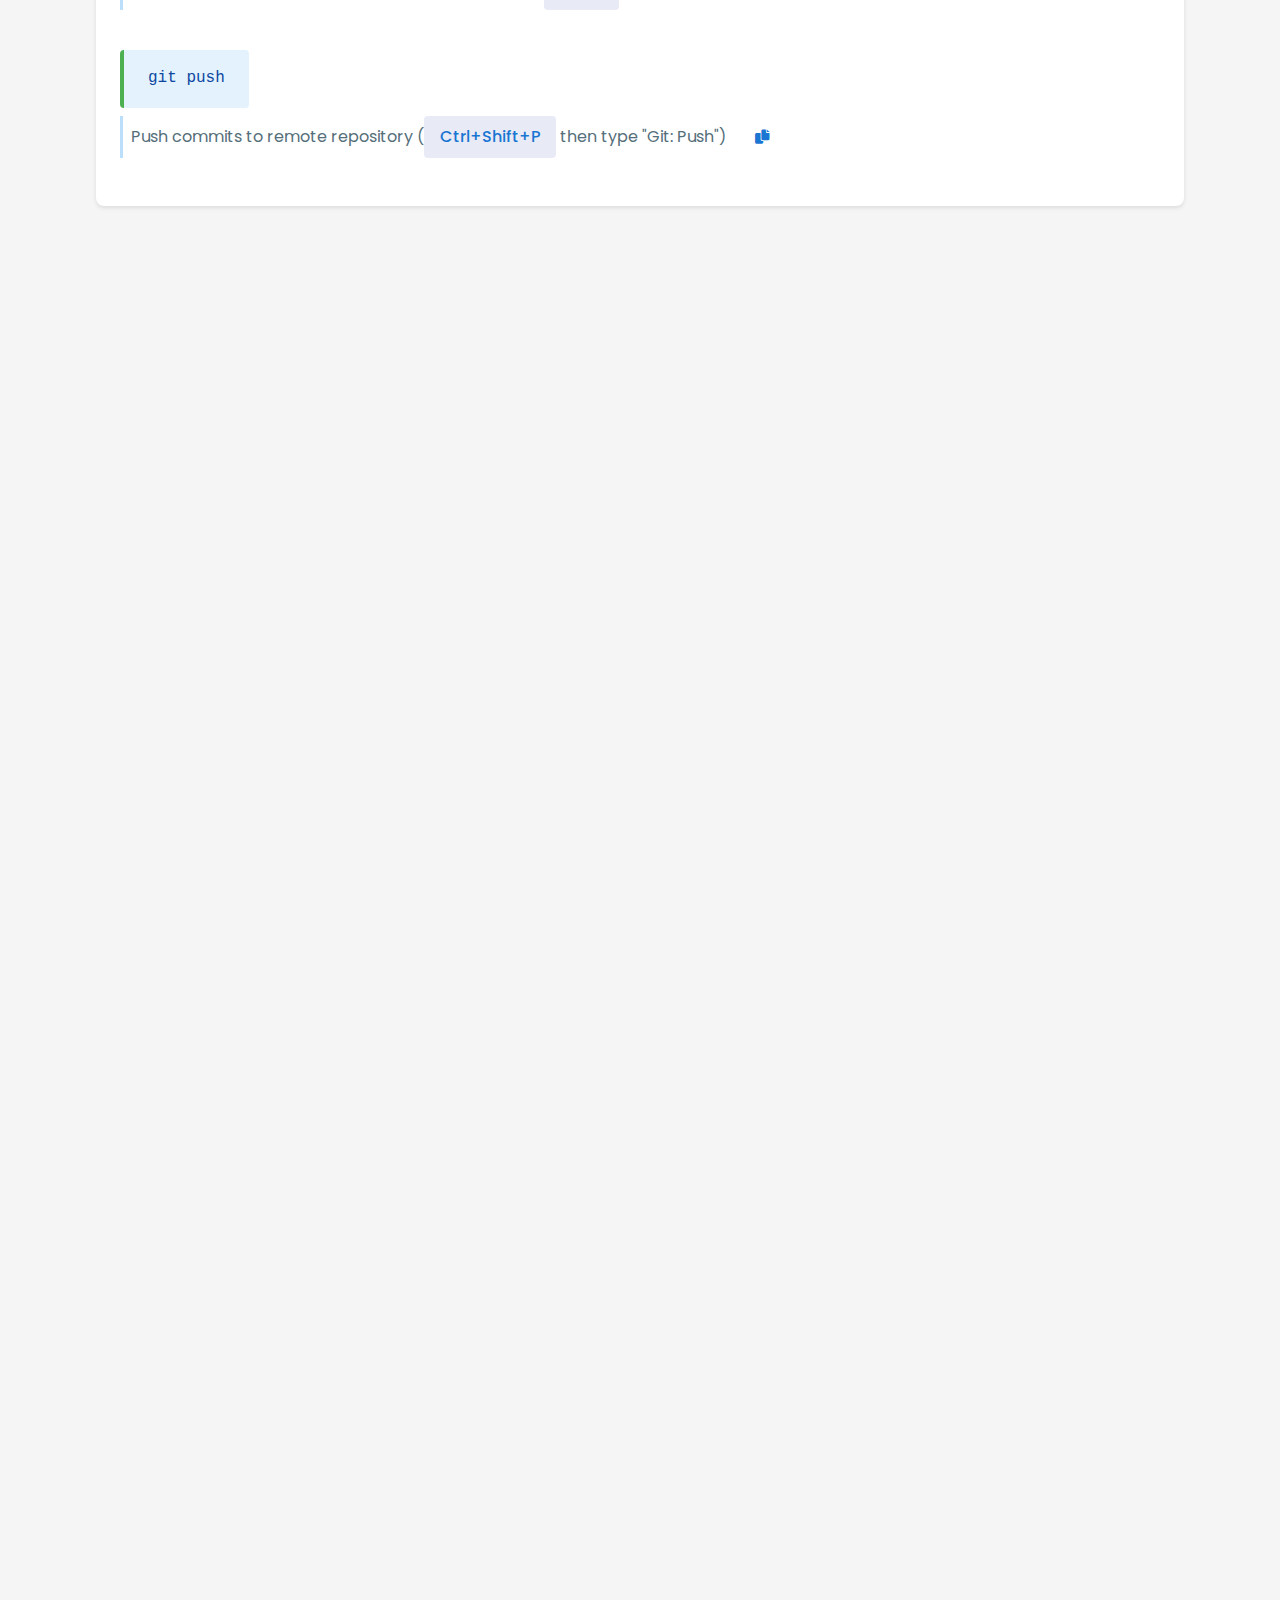
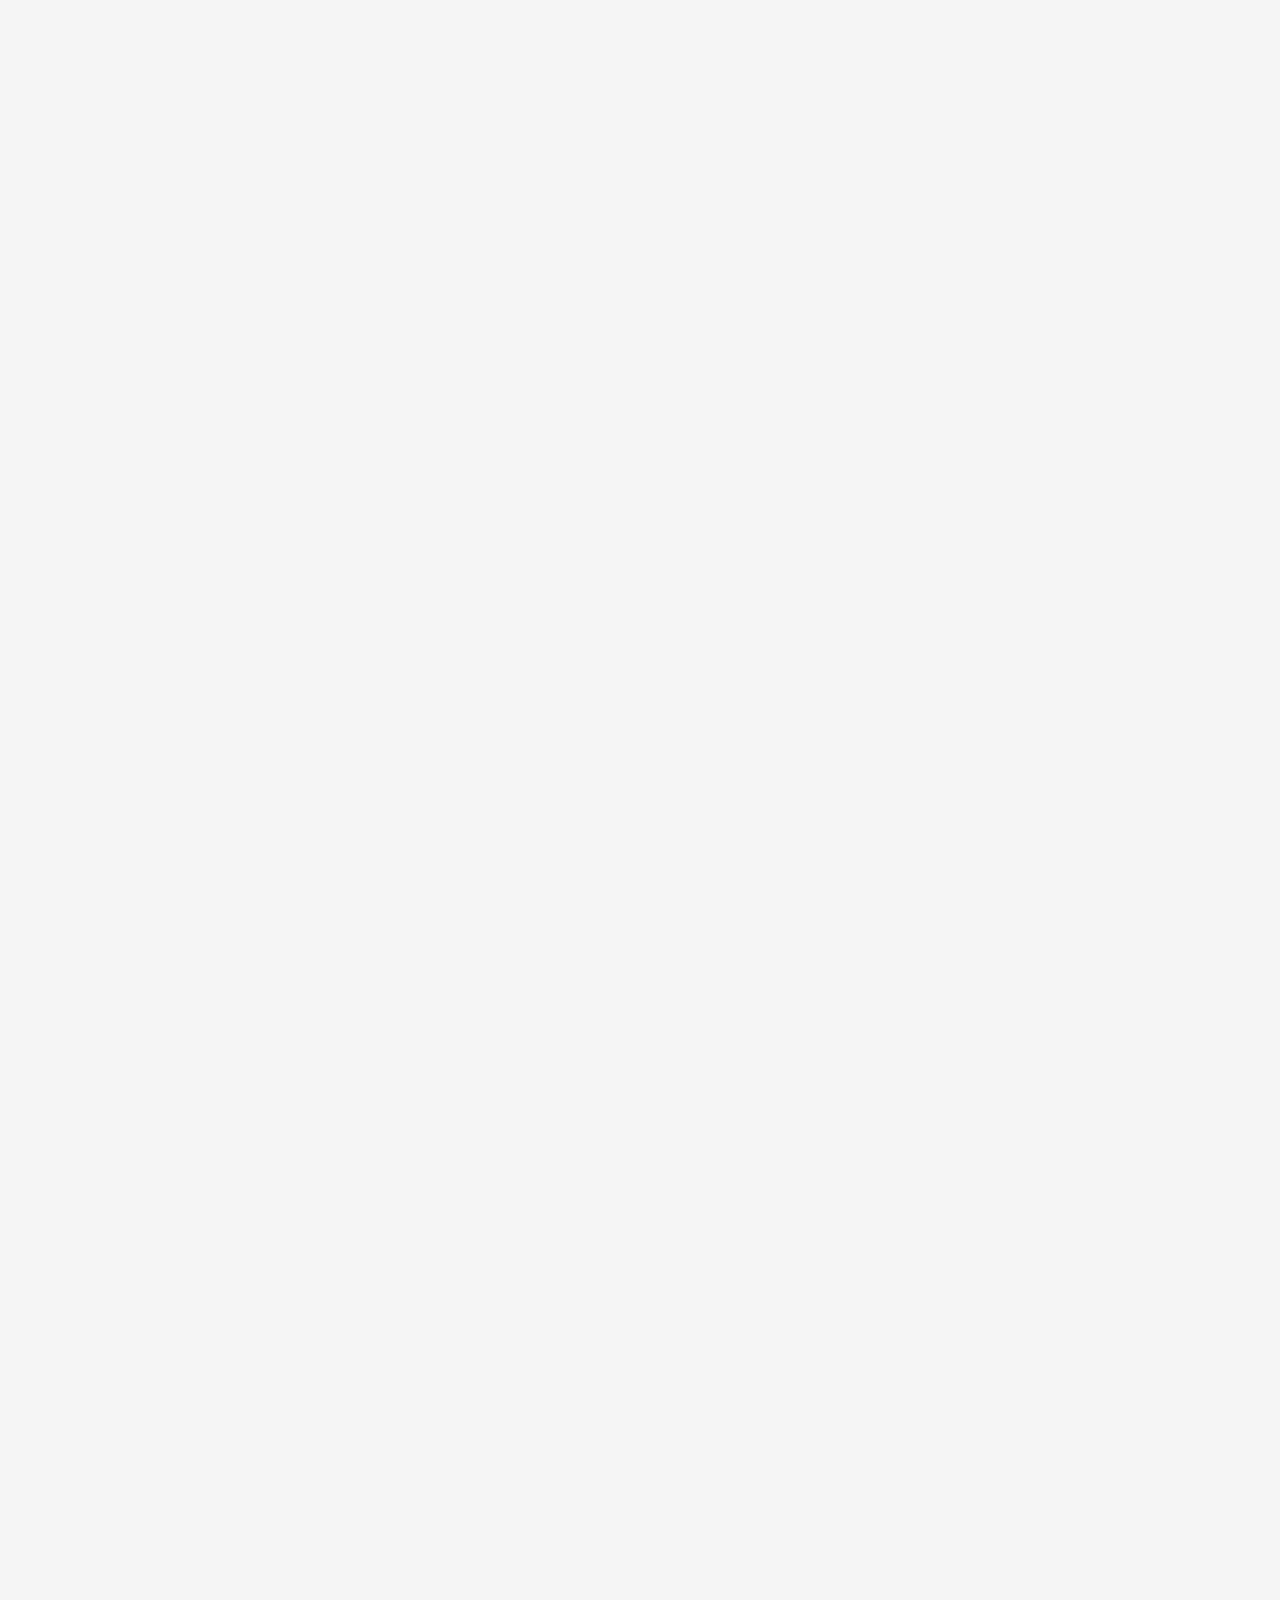
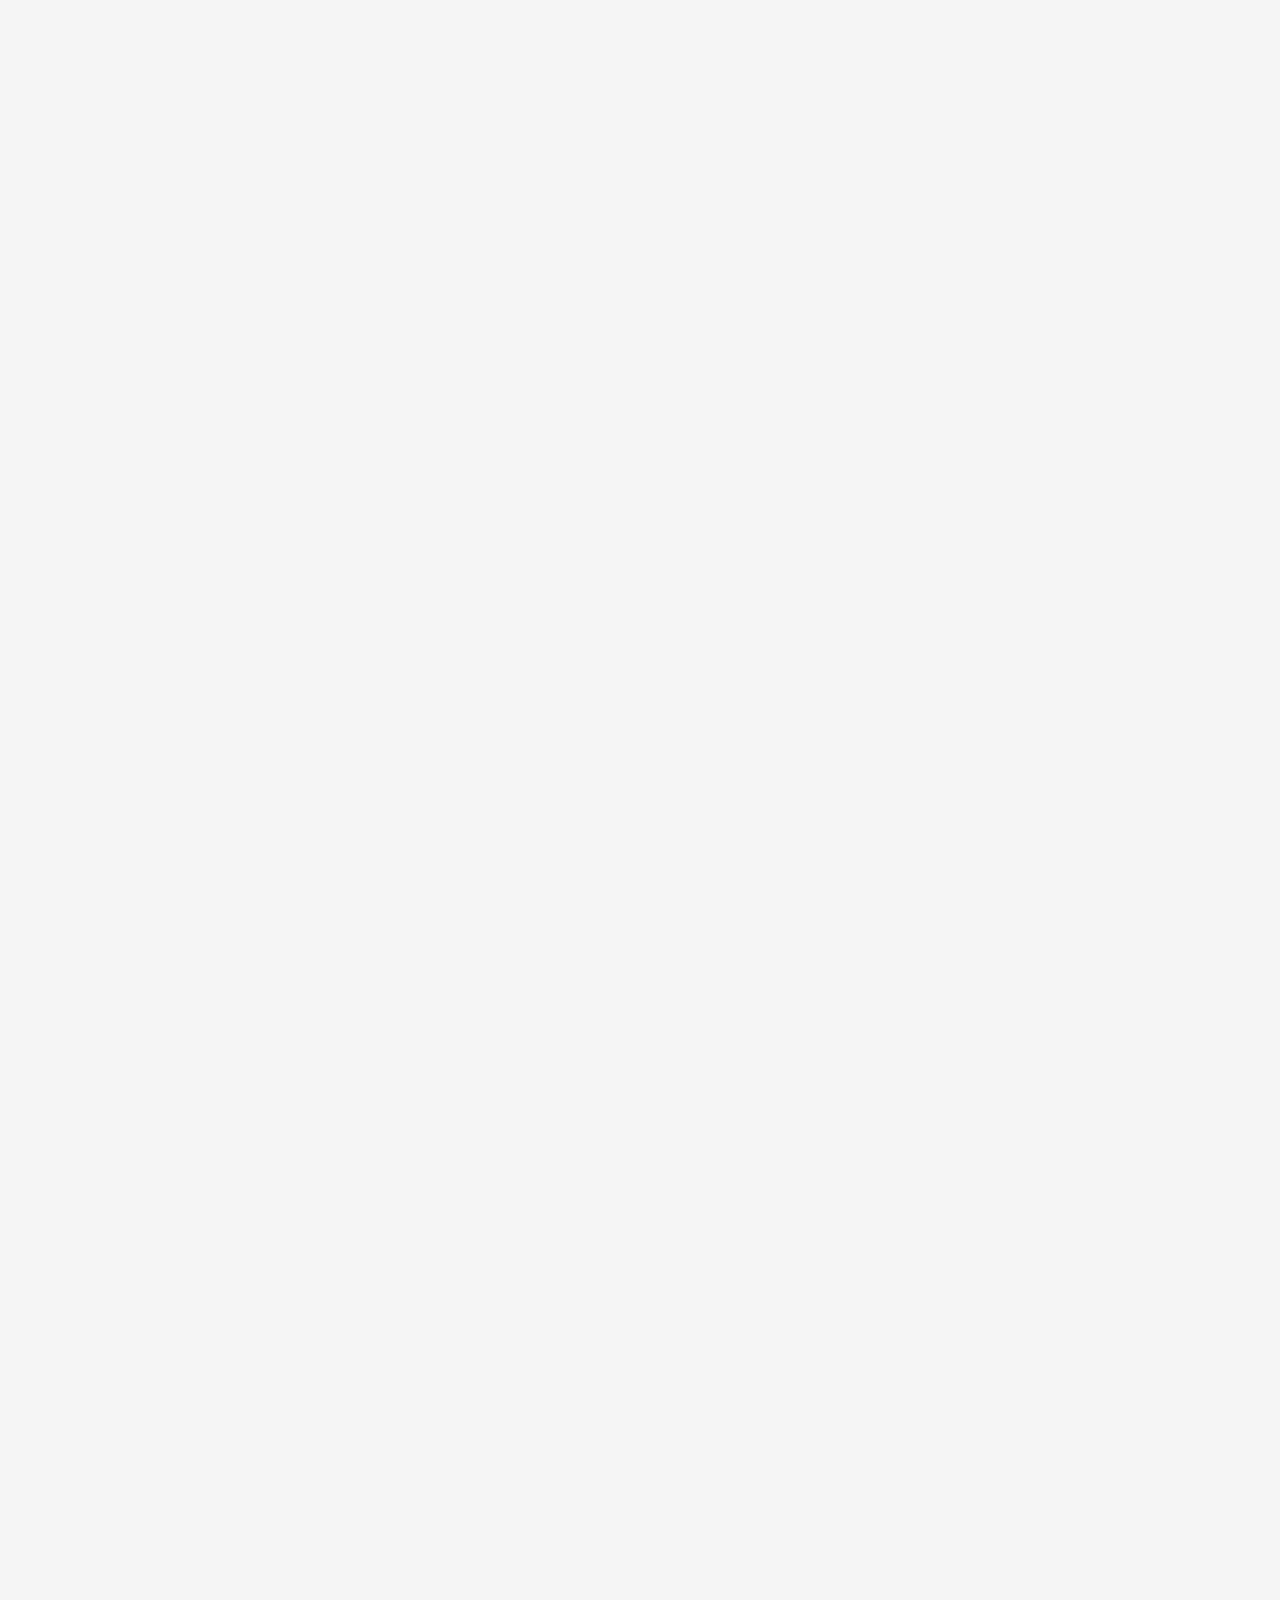
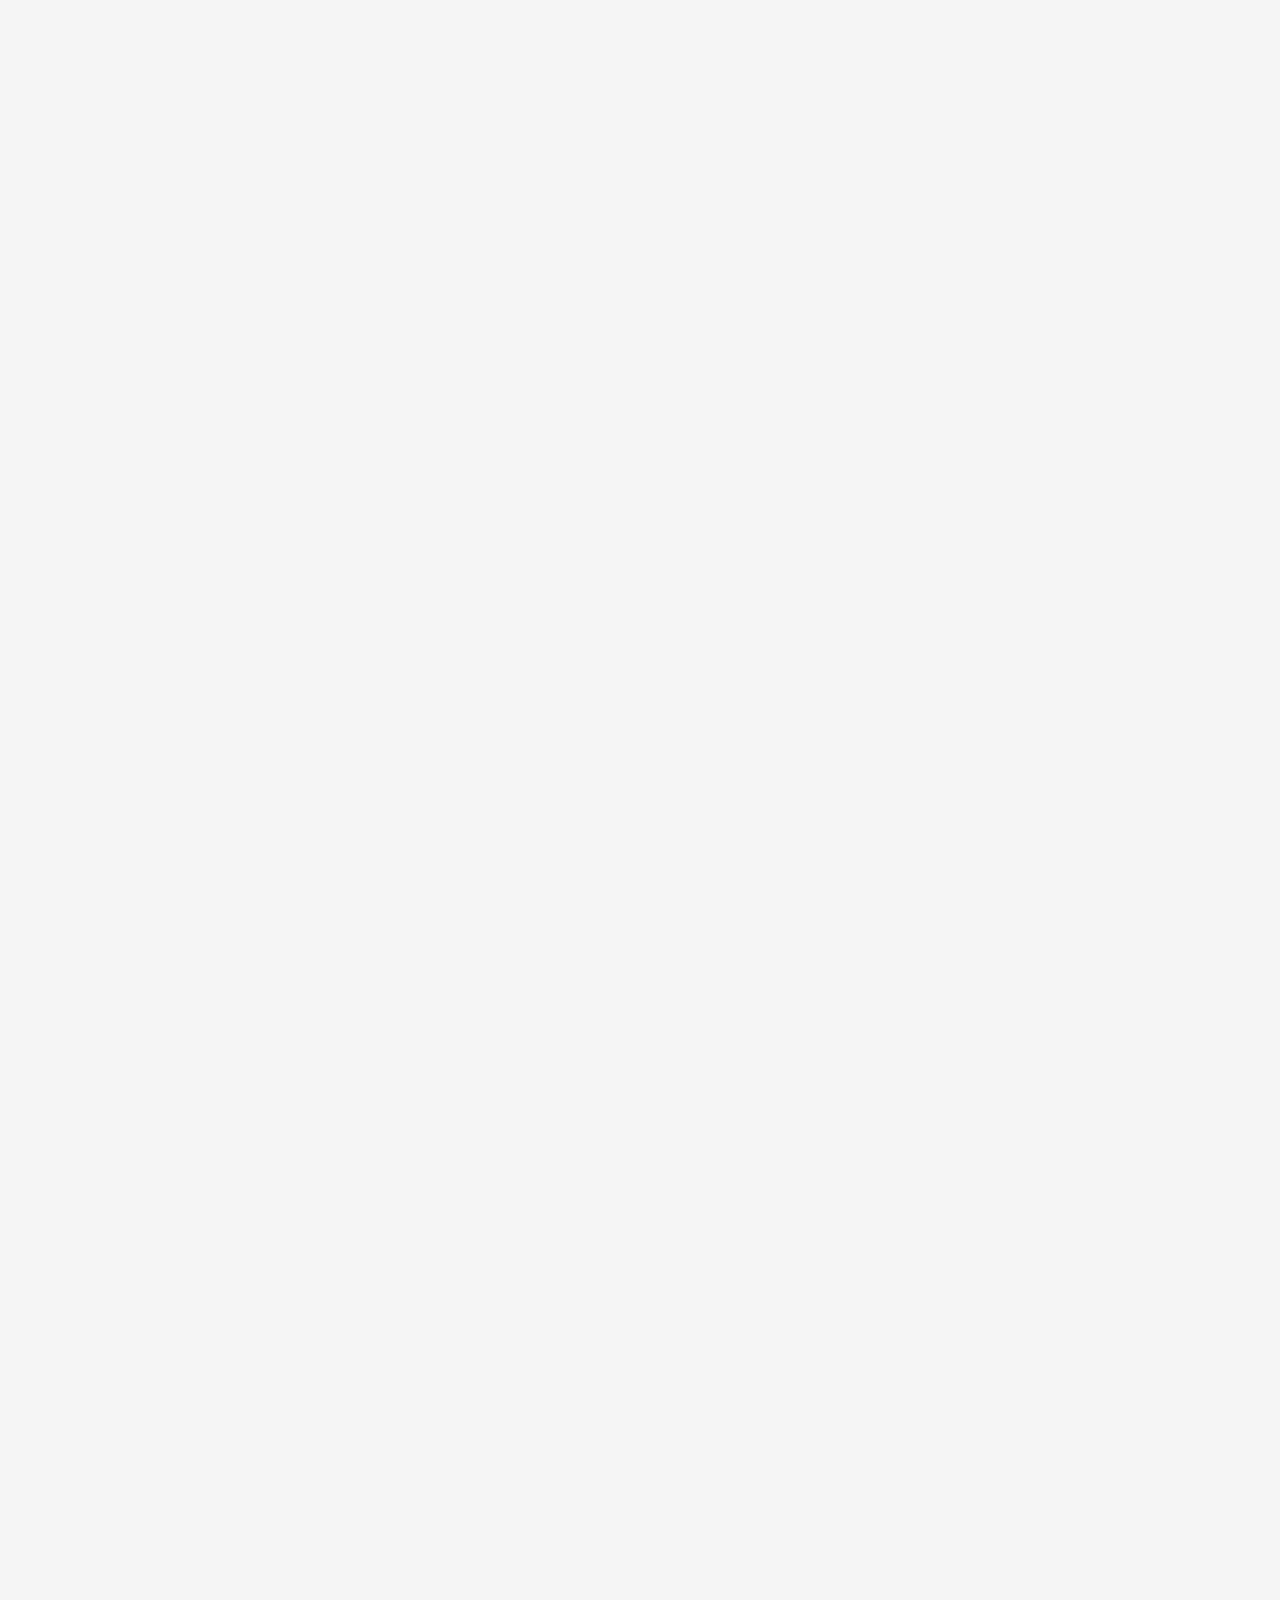
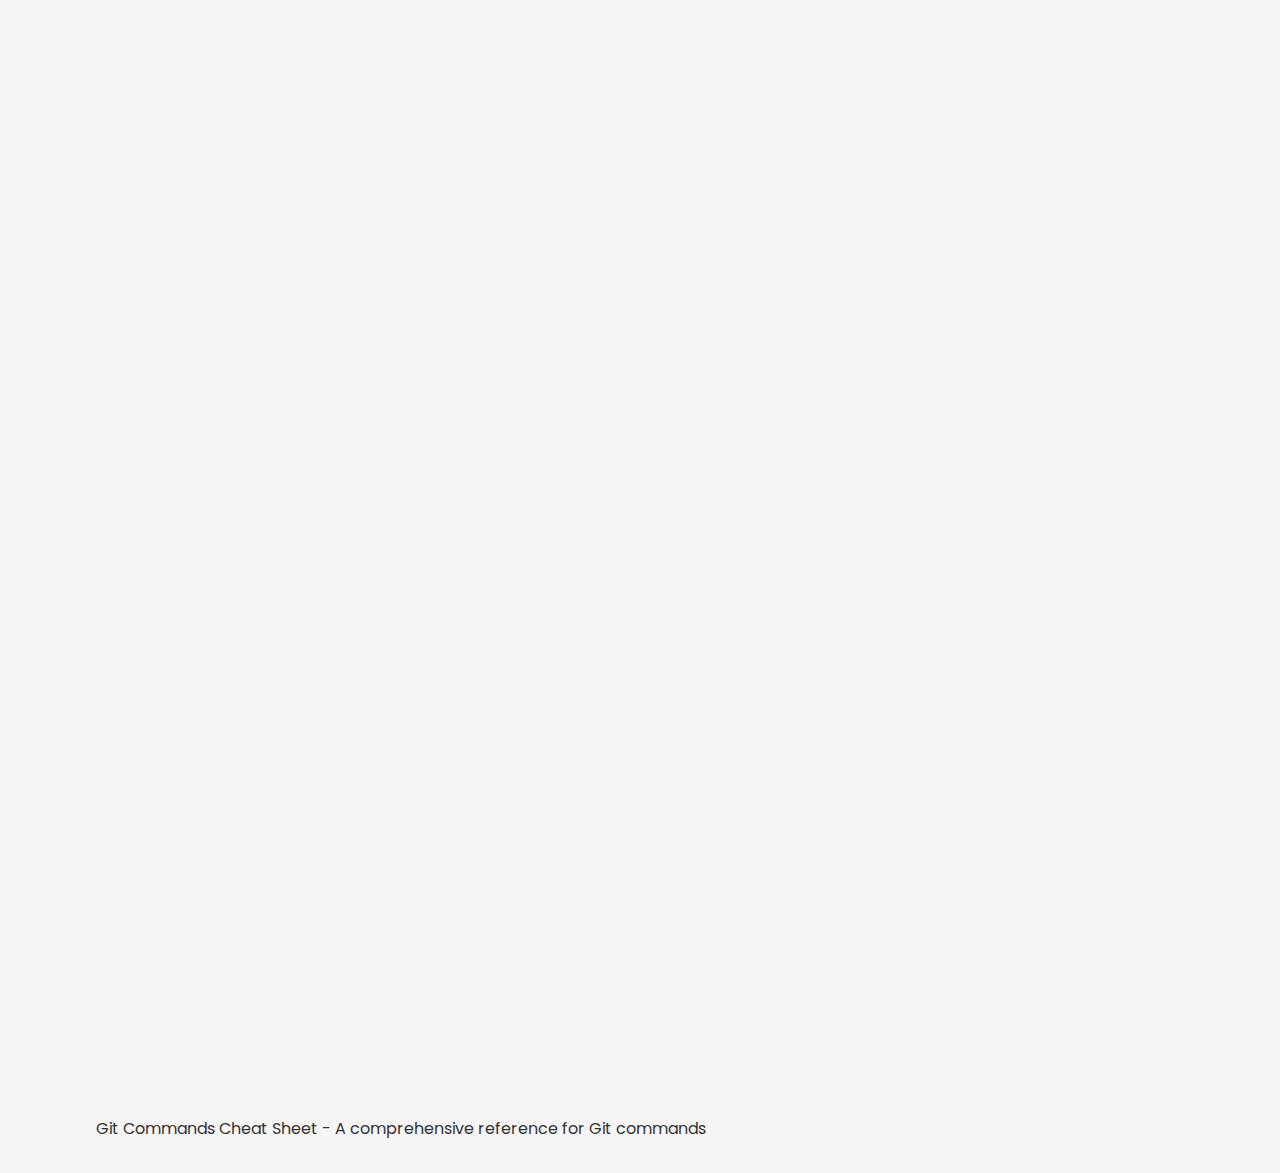
==== commit dc58d985: "Navigation improvments" ====
--- a/index.html
+++ b/index.html
@@ -16,20 +16,24 @@
     <meta name="theme-color" content="#1976d2">
   </head>
   <body class="theme-blue">
-    <div class="button-wrapper">
-      <button class="theme-toggle" onclick="toggleTheme()" aria-label="Toggle dark mode">🌙</button>
-      <div class="search-container">
-        <button id="searchToggle" aria-label="Toggle search"><i class="fas fa-search"></i></button>
-        <div class="search-wrapper">
-          <input type="text" id="searchInput" placeholder="Search commands..." aria-label="Search git commands">
-          <button id="clearSearch" aria-label="Clear search"><i class="fas fa-times"></i></button>
-        </div>
-      </div>
-      <a href="documentation.html" class="help-button" aria-label="Open documentation">?</a>
-    </div>
+    <header role="banner">
+      <h1>Git Commands Cheat Sheet</h1>
+      <div class="button-wrapper">
+        <button class="theme-toggle" onclick="toggleTheme()" aria-label="Toggle dark mode">🌙</button>
+        <div class="search-container">
+          <button id="searchToggle" aria-label="Toggle search"><i class="fas fa-search"></i></button>
+          <div class="search-wrapper">
+            <input type="text" id="searchInput" placeholder="Search commands..." aria-label="Search git commands">
+            <button id="clearSearch" aria-label="Clear search"><i class="fas fa-times"></i></button>
+          </div>
+        </div>
+        <a href="documentation.html" class="help-button" aria-label="Open documentation">?</a>
+      </div>
+    </header>
+    
     <button class="back-to-top" onclick="scrollToTop()" aria-label="Scroll to top">↑</button>
 
-    <div class="section-nav" aria-label="Section navigation">
+    <nav class="section-nav" aria-label="Section navigation">
       <div class="nav-indicator prev">
         <span class="arrow">↑</span>
         <span class="section-name"></span>
@@ -40,30 +44,29 @@
         <span class="section-name"></span>
         <span class="key-hint">PgDn</span>
       </div>
-    </div>
-
-    <h1>Git Commands Cheat Sheet</h1>
-
-    <div class="toc-container">
+    </nav>
+
+    <nav class="toc-container" aria-label="Table of contents">
       <button class="toc-toggle" aria-expanded="false" aria-controls="tableOfContents">
         <i class="fas fa-list"></i> Table of Contents
       </button>
       <div id="tableOfContents" class="toc-content" hidden></div>
-    </div>
-
-    <div class="command-section" data-category="basic">
-      <h2>Most Frequently Used Commands</h2>
-
-      <div class="visual-diagram">
-        <pre class="ascii-art">
+    </nav>
+
+    <main role="main">
+      <section class="command-section" data-category="basic" aria-labelledby="most-used-commands">
+        <h2 id="most-used-commands">Most Frequently Used Commands</h2>
+
+        <figure class="visual-diagram">
+          <pre class="ascii-art">
    Working Directory    Staging Area    Local Repository    Remote Repository
           ↓                 ↓                 ↓                   ↓
      [Modified Files] → [Staged Files] → [Committed Files] → [Remote Files]
           ↑                 ↑                 ↑                   ↑
       git status          git add .       git commit -m       git push/pull
-        </pre>
-        <div class="diagram-description">Basic Git Workflow</div>
-      </div>
+          </pre>
+          <figcaption class="diagram-description">Basic Git Workflow</figcaption>
+        </figure>
 
       <h3>Basic Commands</h3>
       <div class="command">git status</div>
@@ -109,27 +112,27 @@
       <div class="description">Push commits to remote repository (<span class="shortcut">Ctrl+Shift+P</span> then type "Git: Push")
         <button class="copy-btn" aria-label="Copy command"><i class="fas fa-copy"></i></button>
       </div>
-    </div>
-
-    <div class="command-section" data-category="basic">
-      <h2>Repository Setup</h2>
-
-      <div class="command">git init</div>
-      <div class="description">Initialize a new Git repository (<span class="shortcut">Ctrl+Shift+P</span> then type "Git: Initialize Repository")
-        <button class="copy-btn" aria-label="Copy command"><i class="fas fa-copy"></i></button>
-      </div>
-
-      <div class="command">git clone [url]</div>
-      <div class="description">Clone a repository from remote source (<span class="shortcut">Ctrl+Shift+P</span> then type "Git: Clone")
-        <button class="copy-btn" aria-label="Copy command"><i class="fas fa-copy"></i></button>
-      </div>
-    </div>
-
-    <div class="command-section" data-category="branch">
-      <h2>Branch Operations</h2>
-
-      <div class="visual-diagram">
-        <pre class="ascii-art">
+      </section>
+
+      <section class="command-section" data-category="basic" aria-labelledby="repository-setup">
+        <h2 id="repository-setup">Repository Setup</h2>
+
+        <div class="command">git init</div>
+        <div class="description">Initialize a new Git repository (<span class="shortcut">Ctrl+Shift+P</span> then type "Git: Initialize Repository")
+          <button class="copy-btn" aria-label="Copy command"><i class="fas fa-copy"></i></button>
+        </div>
+
+        <div class="command">git clone [url]</div>
+        <div class="description">Clone a repository from remote source (<span class="shortcut">Ctrl+Shift+P</span> then type "Git: Clone")
+          <button class="copy-btn" aria-label="Copy command"><i class="fas fa-copy"></i></button>
+        </div>
+      </section>
+
+      <section class="command-section" data-category="branch" aria-labelledby="branch-operations">
+        <h2 id="branch-operations">Branch Operations</h2>
+
+        <figure class="visual-diagram">
+          <pre class="ascii-art">
           main
            ↓
     o---o---o---o      ← Current Timeline
@@ -137,9 +140,9 @@
              o---o     ← Feature Branch
                  ↑
               feature
-        </pre>
-        <div class="diagram-description">Branch Visualization</div>
-      </div>
+          </pre>
+          <figcaption class="diagram-description">Branch Visualization</figcaption>
+        </figure>
 
       <div class="command">git branch</div>
       <div class="description">List all local branches (<span class="shortcut">Ctrl+Shift+P</span> then type "Git: Branch")
@@ -179,83 +182,83 @@
       <div class="description">Merge specified branch into current branch (<span class="shortcut">Ctrl+Shift+P</span> then type "Git: Merge Branch")
         <button class="copy-btn" aria-label="Copy command"><i class="fas fa-copy"></i></button>
       </div>
-    </div>
-
-    <div class="command-section" data-category="history">
-      <h2>History and Differences</h2>
-
-      <div class="command">git log</div>
-      <div class="description">View commit history (<span class="shortcut">Ctrl+Shift+P</span> then type "Git: View History")
-        <button class="copy-btn" aria-label="Copy command"><i class="fas fa-copy"></i></button>
-      </div>
-
-      <div class="command">git diff</div>
-      <div class="description">
-        Show changes between working directory and staging area (<span class="shortcut">Ctrl+Shift+P</span> then type "Git: Open Changes")
-        <button class="copy-btn" aria-label="Copy command"><i class="fas fa-copy"></i></button>
-      </div>
-
-      <div class="command">git diff --staged</div>
-      <div class="description">
-        Show changes between staging area and last commit (<span class="shortcut">Ctrl+Shift+P</span> then type "Git: Open Changes")
-        <button class="copy-btn" aria-label="Copy command"><i class="fas fa-copy"></i></button>
-      </div>
-    </div>
-
-    <div class="command-section" data-category="undo">
-      <h2>Undoing Changes</h2>
-
-      <div class="command">git reset [file]</div>
-      <div class="description">
-        Unstage changes while preserving working directory (<span class="shortcut">Ctrl+Shift+P</span> then type "Git: Unstage")
-        <button class="copy-btn" aria-label="Copy command"><i class="fas fa-copy"></i></button>
-      </div>
-
-      <div class="command">git checkout -- [file]</div>
-      <div class="description">Discard changes in working directory (<span class="shortcut">Ctrl+Shift+P</span> then type "Git: Discard Changes")
-        <button class="copy-btn" aria-label="Copy command"><i class="fas fa-copy"></i></button>
-      </div>
-
-      <div class="command">git revert [commit]</div>
-      <div class="description">
-        Create new commit that undoes changes from specified commit (<span class="shortcut">Ctrl+Shift+P</span> then type "Git: Revert Commit")
-        <button class="copy-btn" aria-label="Copy command"><i class="fas fa-copy"></i></button>
-      </div>
-    </div>
-
-    <div class="command-section" data-category="remote">
-      <h2>Remote Repository</h2>
-
-      <div class="command">git remote add origin [url]</div>
-      <div class="description">Add remote repository (<span class="shortcut">Ctrl+Shift+P</span> then type "Git: Add Remote")
-        <button class="copy-btn" aria-label="Copy command"><i class="fas fa-copy"></i></button>
-      </div>
-
-      <div class="command">git remote -v</div>
-      <div class="description">List remote repositories (<span class="shortcut">Ctrl+Shift+P</span> then type "Git: Remote")
-        <button class="copy-btn" aria-label="Copy command"><i class="fas fa-copy"></i></button>
-      </div>
-
-      <div class="command">git fetch</div>
-      <div class="description">
-        Download objects and refs from remote repository (<span class="shortcut">Ctrl+Shift+P</span> then type "Git: Fetch")
-        <button class="copy-btn" aria-label="Copy command"><i class="fas fa-copy"></i></button>
-      </div>
-    </div>
-
-    <div class="command-section" data-category="basic">
-      <h2>Stashing</h2>
-
-      <div class="visual-diagram">
-        <pre class="ascii-art">
+      </section>
+
+      <section class="command-section" data-category="history" aria-labelledby="history-differences">
+        <h2 id="history-differences">History and Differences</h2>
+
+        <div class="command">git log</div>
+        <div class="description">View commit history (<span class="shortcut">Ctrl+Shift+P</span> then type "Git: View History")
+          <button class="copy-btn" aria-label="Copy command"><i class="fas fa-copy"></i></button>
+        </div>
+
+        <div class="command">git diff</div>
+        <div class="description">
+          Show changes between working directory and staging area (<span class="shortcut">Ctrl+Shift+P</span> then type "Git: Open Changes")
+          <button class="copy-btn" aria-label="Copy command"><i class="fas fa-copy"></i></button>
+        </div>
+
+        <div class="command">git diff --staged</div>
+        <div class="description">
+          Show changes between staging area and last commit (<span class="shortcut">Ctrl+Shift+P</span> then type "Git: Open Changes")
+          <button class="copy-btn" aria-label="Copy command"><i class="fas fa-copy"></i></button>
+        </div>
+      </section>
+
+      <section class="command-section" data-category="undo" aria-labelledby="undoing-changes">
+        <h2 id="undoing-changes">Undoing Changes</h2>
+
+        <div class="command">git reset [file]</div>
+        <div class="description">
+          Unstage changes while preserving working directory (<span class="shortcut">Ctrl+Shift+P</span> then type "Git: Unstage")
+          <button class="copy-btn" aria-label="Copy command"><i class="fas fa-copy"></i></button>
+        </div>
+
+        <div class="command">git checkout -- [file]</div>
+        <div class="description">Discard changes in working directory (<span class="shortcut">Ctrl+Shift+P</span> then type "Git: Discard Changes")
+          <button class="copy-btn" aria-label="Copy command"><i class="fas fa-copy"></i></button>
+        </div>
+
+        <div class="command">git revert [commit]</div>
+        <div class="description">
+          Create new commit that undoes changes from specified commit (<span class="shortcut">Ctrl+Shift+P</span> then type "Git: Revert Commit")
+          <button class="copy-btn" aria-label="Copy command"><i class="fas fa-copy"></i></button>
+        </div>
+      </section>
+
+      <section class="command-section" data-category="remote" aria-labelledby="remote-repository">
+        <h2 id="remote-repository">Remote Repository</h2>
+
+        <div class="command">git remote add origin [url]</div>
+        <div class="description">Add remote repository (<span class="shortcut">Ctrl+Shift+P</span> then type "Git: Add Remote")
+          <button class="copy-btn" aria-label="Copy command"><i class="fas fa-copy"></i></button>
+        </div>
+
+        <div class="command">git remote -v</div>
+        <div class="description">List remote repositories (<span class="shortcut">Ctrl+Shift+P</span> then type "Git: Remote")
+          <button class="copy-btn" aria-label="Copy command"><i class="fas fa-copy"></i></button>
+        </div>
+
+        <div class="command">git fetch</div>
+        <div class="description">
+          Download objects and refs from remote repository (<span class="shortcut">Ctrl+Shift+P</span> then type "Git: Fetch")
+          <button class="copy-btn" aria-label="Copy command"><i class="fas fa-copy"></i></button>
+        </div>
+      </section>
+
+      <section class="command-section" data-category="basic" aria-labelledby="stashing">
+        <h2 id="stashing">Stashing</h2>
+
+        <figure class="visual-diagram">
+          <pre class="ascii-art">
     Working Directory          Stash Stack
            ↓                      ↓
     [Modified Files]   →   [Stash@{0}] Newest
                           [Stash@{1}]
                           [Stash@{2}] Oldest
-        </pre>
-        <div class="diagram-description">Git Stash Stack Visualization</div>
-      </div>
+          </pre>
+          <figcaption class="diagram-description">Git Stash Stack Visualization</figcaption>
+        </figure>
 
       <div class="command">git stash</div>
       <div class="description">Temporarily store modified tracked files (<span class="shortcut">Ctrl+Shift+P</span> then type "Git: Stash")
@@ -271,70 +274,70 @@
       <div class="description">List all stashed changesets (<span class="shortcut">Ctrl+Shift+P</span> then type "Git: Show Stash")
         <button class="copy-btn" aria-label="Copy command"><i class="fas fa-copy"></i></button>
       </div>
-    </div>
-
-    <div class="command-section" data-category="basic">
-      <h2>Tags</h2>
-
-      <div class="command">git tag</div>
-      <div class="description">List all tags
-        <button class="copy-btn" aria-label="Copy command"><i class="fas fa-copy"></i></button>
-      </div>
-
-      <div class="command">git tag -a v1.0.0 -m "message"</div>
-      <div class="description">Create an annotated tag
-        <button class="copy-btn" aria-label="Copy command"><i class="fas fa-copy"></i></button>
-      </div>
-
-      <div class="command">git push origin --tags</div>
-      <div class="description">Push all tags to remote repository
-        <button class="copy-btn" aria-label="Copy command"><i class="fas fa-copy"></i></button>
-      </div>
-    </div>
-
-    <div class="command-section" data-category="history">
-      <h2>Advanced Log</h2>
-
-      <div class="command">git log --graph --oneline --decorate</div>
-      <div class="description">View commit history as a graph
-        <button class="copy-btn" aria-label="Copy command"><i class="fas fa-copy"></i></button>
-      </div>
-
-      <div class="command">git log -p [file]</div>
-      <div class="description">Show changes over time for a specific file
-        <button class="copy-btn" aria-label="Copy command"><i class="fas fa-copy"></i></button>
-      </div>
-
-      <div class="command">git blame [file]</div>
-      <div class="description">Show who changed what and when in a file
-        <button class="copy-btn" aria-label="Copy command"><i class="fas fa-copy"></i></button>
-      </div>
-    </div>
-
-    <div class="command-section" data-category="basic">
-      <h2>Configuration</h2>
-
-      <div class="command">git config --global user.name "[name]"</div>
-      <div class="description">Set the name you want attached to your commits
-        <button class="copy-btn" aria-label="Copy command"><i class="fas fa-copy"></i></button>
-      </div>
-
-      <div class="command">git config --global user.email "[email]"</div>
-      <div class="description">Set the email you want attached to your commits
-        <button class="copy-btn" aria-label="Copy command"><i class="fas fa-copy"></i></button>
-      </div>
-
-      <div class="command">git config --list</div>
-      <div class="description">List all Git configurations
-        <button class="copy-btn" aria-label="Copy command"><i class="fas fa-copy"></i></button>
-      </div>
-    </div>
-
-    <div class="command-section" data-category="undo">
-      <h2>Advanced Reset</h2>
-
-      <div class="visual-diagram">
-        <pre class="ascii-art">
+      </section>
+
+      <section class="command-section" data-category="basic" aria-labelledby="tags">
+        <h2 id="tags">Tags</h2>
+
+        <div class="command">git tag</div>
+        <div class="description">List all tags
+          <button class="copy-btn" aria-label="Copy command"><i class="fas fa-copy"></i></button>
+        </div>
+
+        <div class="command">git tag -a v1.0.0 -m "message"</div>
+        <div class="description">Create an annotated tag
+          <button class="copy-btn" aria-label="Copy command"><i class="fas fa-copy"></i></button>
+        </div>
+
+        <div class="command">git push origin --tags</div>
+        <div class="description">Push all tags to remote repository
+          <button class="copy-btn" aria-label="Copy command"><i class="fas fa-copy"></i></button>
+        </div>
+      </section>
+
+      <section class="command-section" data-category="history" aria-labelledby="advanced-log">
+        <h2 id="advanced-log">Advanced Log</h2>
+
+        <div class="command">git log --graph --oneline --decorate</div>
+        <div class="description">View commit history as a graph
+          <button class="copy-btn" aria-label="Copy command"><i class="fas fa-copy"></i></button>
+        </div>
+
+        <div class="command">git log -p [file]</div>
+        <div class="description">Show changes over time for a specific file
+          <button class="copy-btn" aria-label="Copy command"><i class="fas fa-copy"></i></button>
+        </div>
+
+        <div class="command">git blame [file]</div>
+        <div class="description">Show who changed what and when in a file
+          <button class="copy-btn" aria-label="Copy command"><i class="fas fa-copy"></i></button>
+        </div>
+      </section>
+
+      <section class="command-section" data-category="basic" aria-labelledby="configuration">
+        <h2 id="configuration">Configuration</h2>
+
+        <div class="command">git config --global user.name "[name]"</div>
+        <div class="description">Set the name you want attached to your commits
+          <button class="copy-btn" aria-label="Copy command"><i class="fas fa-copy"></i></button>
+        </div>
+
+        <div class="command">git config --global user.email "[email]"</div>
+        <div class="description">Set the email you want attached to your commits
+          <button class="copy-btn" aria-label="Copy command"><i class="fas fa-copy"></i></button>
+        </div>
+
+        <div class="command">git config --list</div>
+        <div class="description">List all Git configurations
+          <button class="copy-btn" aria-label="Copy command"><i class="fas fa-copy"></i></button>
+        </div>
+      </section>
+
+      <section class="command-section" data-category="undo" aria-labelledby="advanced-reset">
+        <h2 id="advanced-reset">Advanced Reset</h2>
+
+        <figure class="visual-diagram">
+          <pre class="ascii-art">
     HEAD~3    HEAD~2    HEAD~1     HEAD
       ↓         ↓         ↓         ↓
     o ← → o ← → o ← → o     Commit History
@@ -342,25 +345,30 @@
     --soft:   Move HEAD only
     --mixed:  Move HEAD and reset staging
     --hard:   Move HEAD, reset staging and working directory
-        </pre>
-        <div class="diagram-description">Git Reset Types Visualization</div>
-      </div>
-
-      <div class="command">git reset --soft HEAD~1</div>
-      <div class="description">Undo last commit, keep changes staged
-        <button class="copy-btn" aria-label="Copy command"><i class="fas fa-copy"></i></button>
-      </div>
-
-      <div class="command">git reset --hard HEAD~1</div>
-      <div class="description">Undo last commit and all changes (Caution: destructive)
-        <button class="copy-btn" aria-label="Copy command"><i class="fas fa-copy"></i></button>
-      </div>
-
-      <div class="command">git reset --hard origin/main</div>
-      <div class="description">Reset to match remote branch exactly (Caution: destructive)
-        <button class="copy-btn" aria-label="Copy command"><i class="fas fa-copy"></i></button>
-      </div>
-    </div>
+          </pre>
+          <figcaption class="diagram-description">Git Reset Types Visualization</figcaption>
+        </figure>
+
+        <div class="command">git reset --soft HEAD~1</div>
+        <div class="description">Undo last commit, keep changes staged
+          <button class="copy-btn" aria-label="Copy command"><i class="fas fa-copy"></i></button>
+        </div>
+
+        <div class="command">git reset --hard HEAD~1</div>
+        <div class="description">Undo last commit and all changes (Caution: destructive)
+          <button class="copy-btn" aria-label="Copy command"><i class="fas fa-copy"></i></button>
+        </div>
+
+        <div class="command">git reset --hard origin/main</div>
+        <div class="description">Reset to match remote branch exactly (Caution: destructive)
+          <button class="copy-btn" aria-label="Copy command"><i class="fas fa-copy"></i></button>
+        </div>
+      </section>
+    </main>
+
+    <footer role="contentinfo">
+      <p>Git Commands Cheat Sheet - A comprehensive reference for Git commands</p>
+    </footer>
 
     <script src="js/utils.js"></script>
     <script src="js/theme.js"></script>
